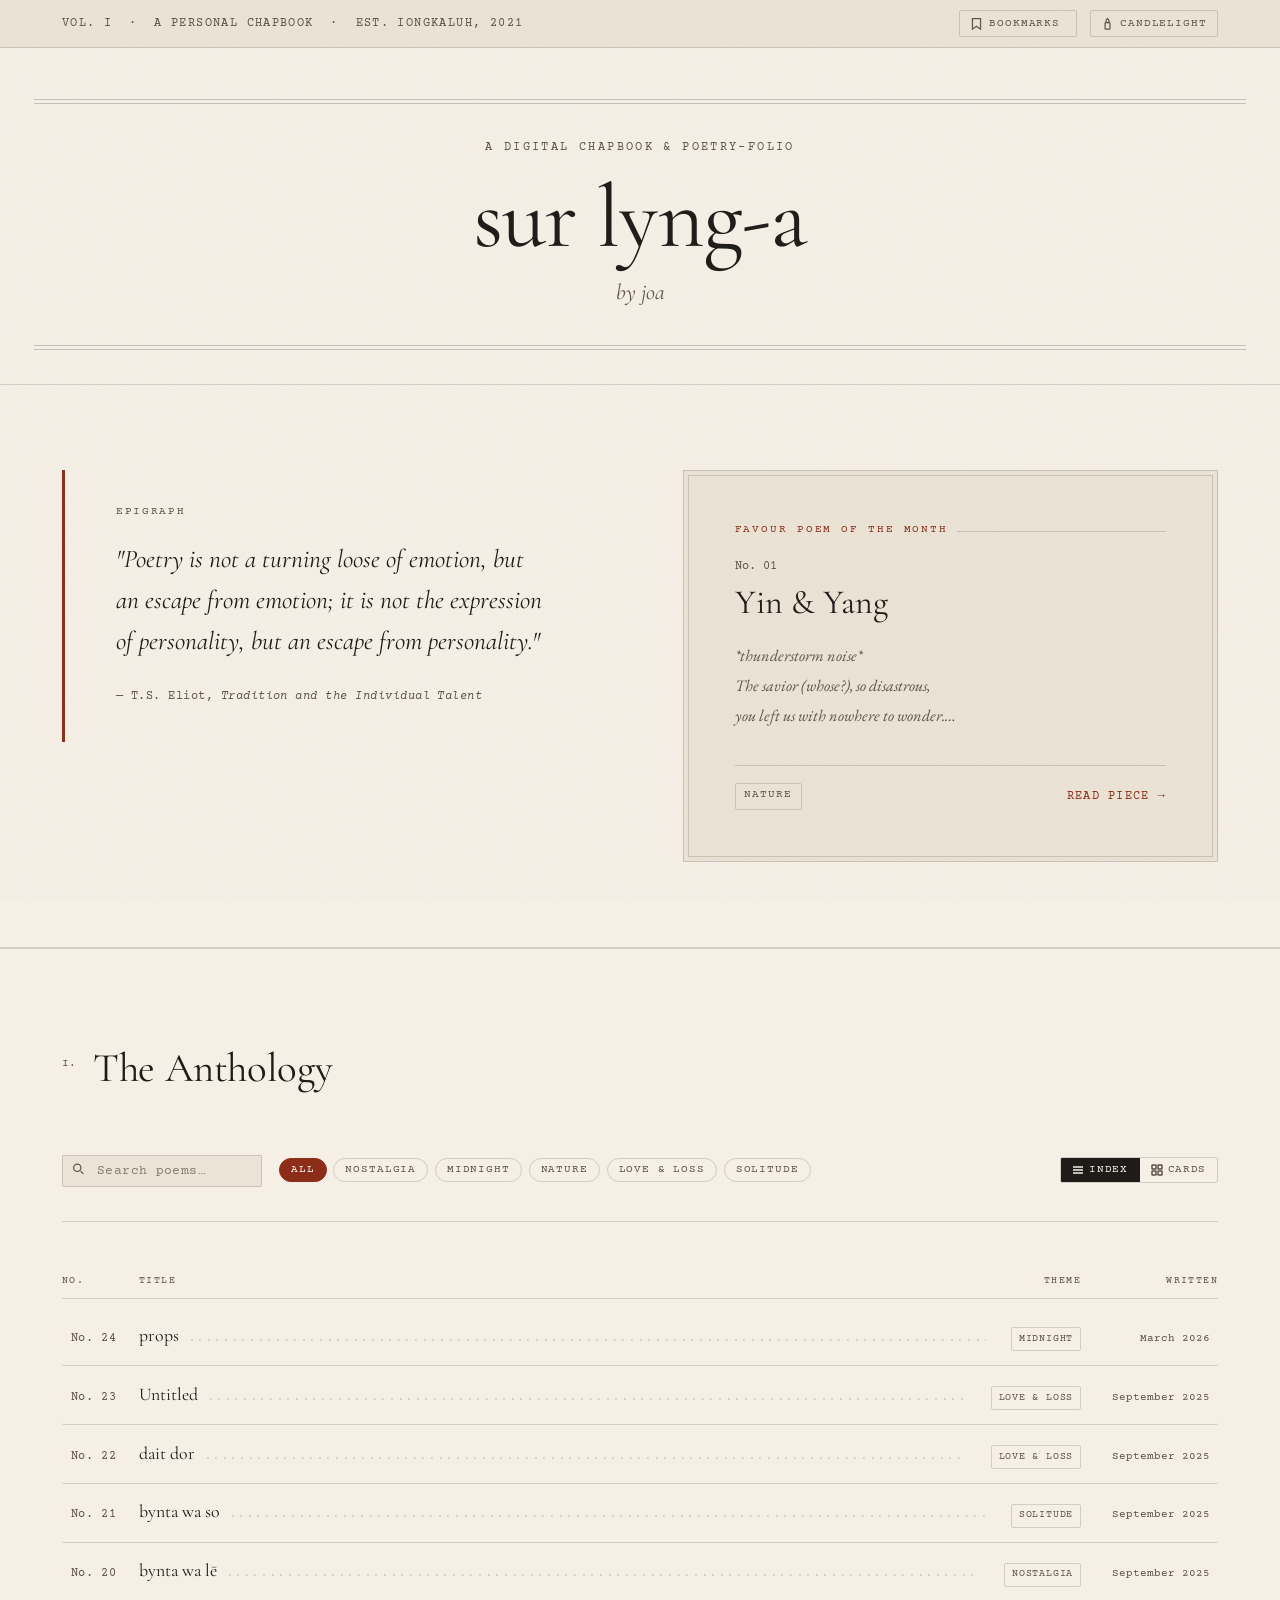
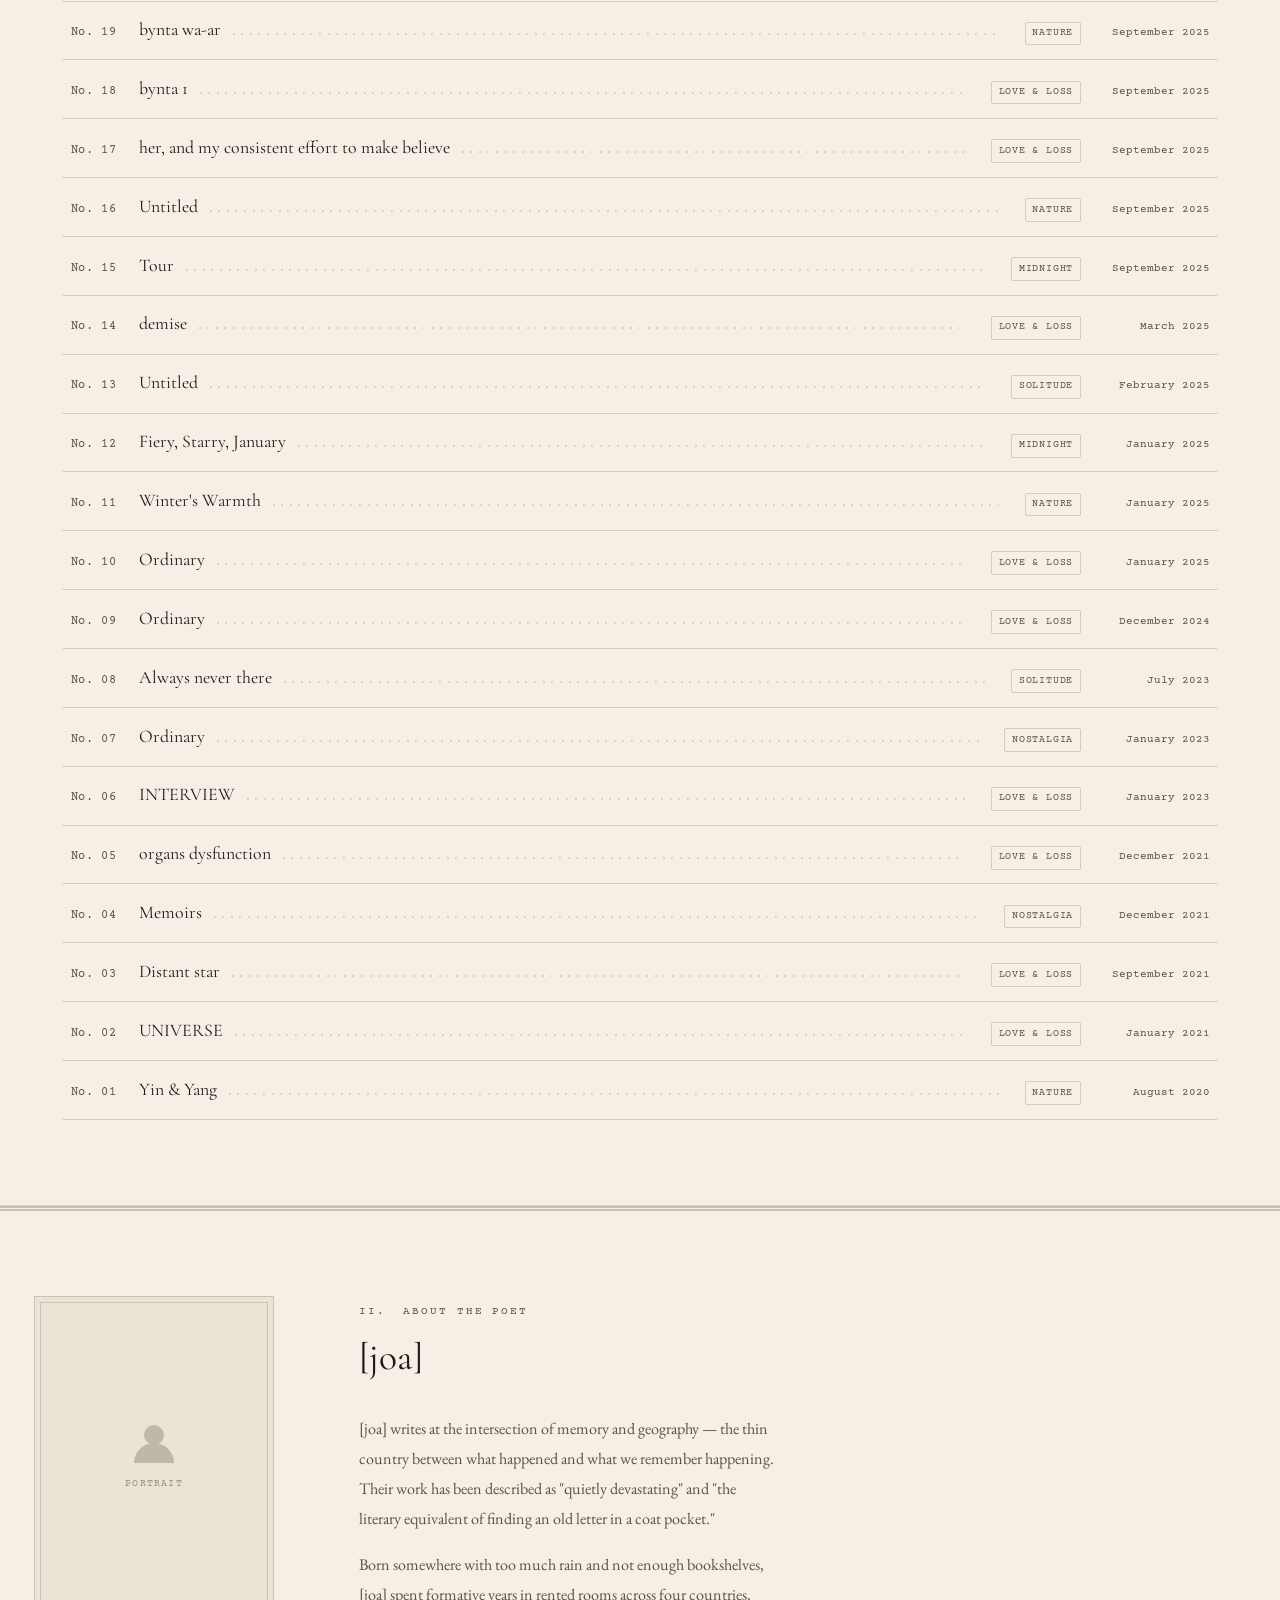
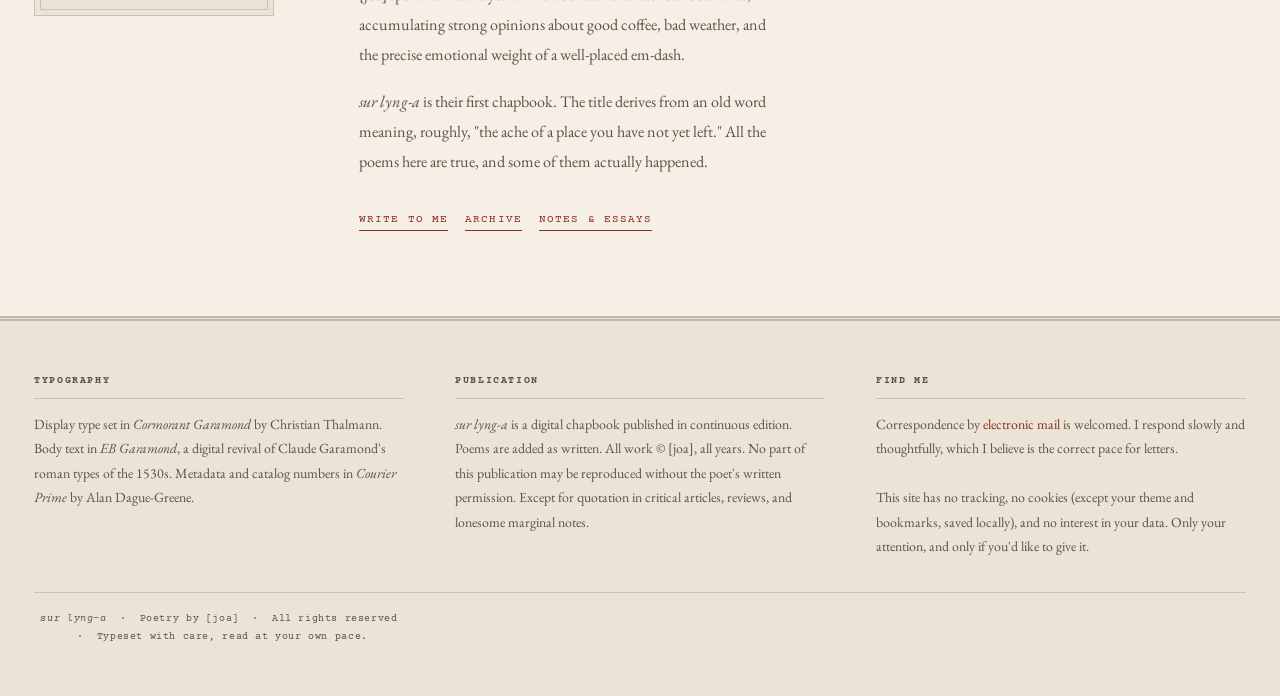
==== index.html @ 404c469b "first commit" ====
<!DOCTYPE html>
<html lang="en">

<head>
  <meta charset="UTF-8" />
  <meta name="viewport" content="width=device-width, initial-scale=1.0" />
  <meta name="description" content="sur lyng-a — A poetry portfolio and digital chapbook by [joa]" />
  <title>sur lyng-a — poetry by [joa]</title>

  <!-- Fonts -->
  <link rel="preconnect" href="https://fonts.googleapis.com" />
  <link rel="preconnect" href="https://fonts.gstatic.com" crossorigin />
  <link
    href="https://fonts.googleapis.com/css2?family=Cormorant+Garamond:ital,wght@0,400;0,600;1,400;1,600&family=EB+Garamond:ital,wght@0,400;1,400&family=Courier+Prime:ital,wght@0,400;1,400&display=swap"
    rel="stylesheet" />

  <!-- Stylesheet -->
  <link rel="stylesheet" href="styles.css" />
</head>

<body>

  <!-- ═══════════════════════════════════════════════════════
     PUBLICATION TOPBAR
     ═══════════════════════════════════════════════════════ -->
  <header class="pub-topbar" role="banner">
    <div class="pub-topbar-inner">
      <!-- Volume / Issue label -->
      <span class="pub-volume-label">Vol. I &nbsp;·&nbsp; A Personal Chapbook &nbsp;·&nbsp; Est. Iongkaluh, 2021</span>

      <!-- Controls -->
      <div class="pub-topbar-controls">
        <!-- Bookmark Drawer trigger -->
        <button class="btn-icon" id="bookmark-drawer-btn" title="Open bookmarks drawer"
          aria-label="Open bookmarks drawer" aria-haspopup="dialog">
          <!-- Bookmark icon -->
          <svg viewBox="0 0 16 16" fill="none" stroke="currentColor" stroke-width="1.5" aria-hidden="true">
            <path d="M3 2h10v13l-5-3.5L3 15V2z" />
          </svg>
          <span>Bookmarks</span>
          <span id="bookmark-count" style="font-size:0.6rem; color:var(--accent-primary);"></span>
        </button>

        <!-- Theme toggle -->
        <button class="btn-icon" id="theme-toggle" title="Switch to Candlelight (Dark)"
          aria-label="Toggle reading theme">
          <!-- Candle icon -->
          <svg viewBox="0 0 16 16" fill="none" stroke="currentColor" stroke-width="1.5" aria-hidden="true">
            <line x1="8" y1="1" x2="8" y2="2.5" />
            <path d="M6 5c0-1.1 2-3 2-3s2 1.9 2 3a2 2 0 01-4 0z" />
            <rect x="5" y="7" width="6" height="8" rx="1" />
          </svg>
          <span class="theme-label">Candlelight</span>
        </button>
      </div>
    </div>
  </header>

  <!-- ═══════════════════════════════════════════════════════
     MASTHEAD
     ═══════════════════════════════════════════════════════ -->
  <div class="masthead" role="complementary" aria-label="Publication masthead">
    <div class="masthead-inner">
      <div class="masthead-double-rule" aria-hidden="true"></div>

      <p class="masthead-subtitle">A Digital Chapbook &amp; Poetry-folio</p>
      <h1 class="masthead-title">sur lyng-a</h1>
      <p class="masthead-author">by joa</p>

      <div class="masthead-double-rule-bottom" aria-hidden="true"></div>
    </div>
  </div>

  <hr class="section-rule" />

  <!-- ═══════════════════════════════════════════════════════
     HERO — Epigraph + Featured Poem
     ═══════════════════════════════════════════════════════ -->
  <section class="hero" aria-label="Featured poem and epigraph">

    <!-- Epigraph -->
    <div class="hero-epigraph">
      <p class="hero-epigraph-label">Epigraph</p>
      <blockquote>
        "Poetry is not a turning loose of emotion, but an escape from emotion; it is not the expression of personality,
        but an escape from personality."
      </blockquote>
      <cite>— T.S. Eliot, <em>Tradition and the Individual Talent</em></cite>
    </div>

    <!-- Featured poem panel -->
    <div class="hero-featured" role="article" aria-label="Featured poem">
      <div id="hero-featured-wrap">
        <!-- Populated by JS -->
        <div class="featured-label">Featured Poem of the Month</div>
        <p style="font-family:var(--font-mono);font-size:0.7rem;color:var(--text-secondary);">Loading…</p>
      </div>
    </div>

  </section>

  <hr class="section-rule" />

  <!-- ═══════════════════════════════════════════════════════
     ANTHOLOGY INDEX
     ═══════════════════════════════════════════════════════ -->
  <main class="anthology" id="anthology" aria-label="Poem anthology">
    <div class="anthology-inner">

      <!-- Section heading -->
      <div class="anthology-header">
        <h2 class="section-heading">
          <span class="section-number" aria-hidden="true">I.</span>
          The Anthology
        </h2>
      </div>

      <!-- Controls: Search + Filters + View switcher -->
      <div class="anthology-controls" role="toolbar" aria-label="Filter and view controls">

        <!-- Search -->
        <div class="search-wrap">
          <span class="search-icon" aria-hidden="true">
            <svg viewBox="0 0 16 16" fill="none" stroke="currentColor" stroke-width="1.5">
              <circle cx="6.5" cy="6.5" r="4.5" />
              <line x1="10.5" y1="10.5" x2="14" y2="14" />
            </svg>
          </span>
          <input type="search" class="search-input" id="search-input" placeholder="Search poems…"
            aria-label="Search poems by keyword" autocomplete="off" spellcheck="false" />
        </div>

        <!-- Theme filter pills -->
        <div class="filter-pills" role="group" aria-label="Filter by theme">
          <button class="filter-pill active" data-filter="All" aria-pressed="true">All</button>
          <button class="filter-pill" data-filter="Nostalgia" aria-pressed="false">Nostalgia</button>
          <button class="filter-pill" data-filter="Midnight" aria-pressed="false">Midnight</button>
          <button class="filter-pill" data-filter="Nature" aria-pressed="false">Nature</button>
          <button class="filter-pill" data-filter="Love & Loss" aria-pressed="false">Love &amp; Loss</button>
          <button class="filter-pill" data-filter="Solitude" aria-pressed="false">Solitude</button>
        </div>

        <!-- View switcher -->
        <div class="view-switcher" role="group" aria-label="Toggle view">
          <button class="view-btn active" data-view="toc" title="Table of Contents view" aria-pressed="true">
            <!-- List icon -->
            <svg width="12" height="12" viewBox="0 0 12 12" fill="none" stroke="currentColor" stroke-width="1.5"
              aria-hidden="true">
              <line x1="1" y1="3" x2="11" y2="3" />
              <line x1="1" y1="6" x2="11" y2="6" />
              <line x1="1" y1="9" x2="11" y2="9" />
            </svg>
            Index
          </button>
          <button class="view-btn" data-view="grid" title="Card grid view" aria-pressed="false">
            <!-- Grid icon -->
            <svg width="12" height="12" viewBox="0 0 12 12" fill="none" stroke="currentColor" stroke-width="1.5"
              aria-hidden="true">
              <rect x="1" y="1" width="4" height="4" rx="0.5" />
              <rect x="7" y="1" width="4" height="4" rx="0.5" />
              <rect x="1" y="7" width="4" height="4" rx="0.5" />
              <rect x="7" y="7" width="4" height="4" rx="0.5" />
            </svg>
            Cards
          </button>
        </div>

      </div><!-- /controls -->

      <!-- ── TABLE OF CONTENTS VIEW ── -->
      <div class="toc-view active" id="toc-view" role="region" aria-label="Table of contents">

        <!-- Column headers -->
        <div class="toc-header" aria-hidden="true">
          <div class="toc-col-label">No.</div>
          <div class="toc-col-label">Title</div>
          <div class="toc-col-label">Theme</div>
          <div class="toc-col-label" style="text-align:right;">Written</div>
        </div>

        <!-- Rows populated by JS -->
        <div id="toc-body" role="list" aria-label="Poem index"></div>

      </div>

      <!-- ── CARD GRID VIEW ── -->
      <div class="grid-view" id="grid-body" role="list" aria-label="Poem cards"></div>

      <!-- ── EMPTY STATE ── -->
      <div class="empty-state" id="empty-state" role="status" aria-live="polite">
        <p>No poems found.</p>
        <small>Try adjusting your search or filter.</small>
      </div>

    </div><!-- /anthology-inner -->
  </main>

  <hr class="section-rule" />

  <!-- ═══════════════════════════════════════════════════════
     ABOUT THE POET
     ═══════════════════════════════════════════════════════ -->
  <section class="about-section" id="about" aria-label="About the poet">
    <div class="about-inner">

      <!-- Portrait placeholder -->
      <div class="about-portrait-frame" role="img" aria-label="Author portrait placeholder">
        <!-- Person silhouette icon -->
        <svg class="portrait-icon" viewBox="0 0 48 48" fill="currentColor" aria-hidden="true">
          <circle cx="24" cy="16" r="10" />
          <path d="M4 44c0-11 9-20 20-20s20 9 20 20" />
        </svg>
        <span class="portrait-label">Portrait</span>
      </div>

      <!-- Bio text -->
      <div class="about-text">
        <p class="about-section-label">II. &nbsp;About the Poet</p>
        <h2 class="about-title">[joa]</h2>

        <p class="about-bio">
          [joa] writes at the intersection of memory and geography — the thin country between what happened and what we
          remember happening. Their work has been described as "quietly devastating" and "the literary equivalent of
          finding an old letter in a coat pocket."
        </p>
        <p class="about-bio">
          Born somewhere with too much rain and not enough bookshelves, [joa] spent formative years in rented rooms
          across four countries, accumulating strong opinions about good coffee, bad weather, and the precise emotional
          weight of a well-placed em-dash.
        </p>
        <p class="about-bio">
          <em>sur lyng-a</em> is their first chapbook. The title derives from an old word meaning, roughly, "the ache of
          a place you have not yet left." All the poems here are true, and some of them actually happened.
        </p>

        <div class="about-links">
          <a href="mailto:joa@example.com" class="about-link">Write to me</a>
          <a href="#" class="about-link">Archive</a>
          <a href="#" class="about-link">Notes &amp; Essays</a>
        </div>
      </div>

    </div>
  </section>

  <!-- ═══════════════════════════════════════════════════════
     COLOPHON FOOTER
     ═══════════════════════════════════════════════════════ -->
  <footer class="colophon" role="contentinfo">
    <div class="colophon-inner">

      <!-- Typography -->
      <div>
        <h3 class="colophon-heading">Typography</h3>
        <p class="colophon-body">
          Display type set in <em>Cormorant Garamond</em> by Christian Thalmann. Body text in <em>EB Garamond</em>, a
          digital revival of Claude Garamond's roman types of the 1530s. Metadata and catalog numbers in <em>Courier
            Prime</em> by Alan Dague-Greene.
        </p>
      </div>

      <!-- Publication details -->
      <div>
        <h3 class="colophon-heading">Publication</h3>
        <p class="colophon-body">
          <em>sur lyng-a</em> is a digital chapbook published in continuous edition. Poems are added as written. All
          work &copy; [joa], all years. No part of this publication may be reproduced without the poet's written
          permission. Except for quotation in critical articles, reviews, and lonesome marginal notes.
        </p>
      </div>

      <!-- Contact & links -->
      <div>
        <h3 class="colophon-heading">Find Me</h3>
        <p class="colophon-body">
          Correspondence by <a href="mailto:joa@example.com">electronic mail</a> is welcomed. I respond slowly and
          thoughtfully, which I believe is the correct pace for letters.
          <br /><br />
          This site has no tracking, no cookies (except your theme and bookmarks, saved locally), and no interest in
          your data. Only your attention, and only if you'd like to give it.
        </p>
      </div>

    </div>

    <div class="colophon-inner colophon-bottom">
      <p class="colophon-copyright">
        <em>sur lyng-a</em> &nbsp;·&nbsp; Poetry by [joa] &nbsp;·&nbsp; All rights reserved &nbsp;·&nbsp;
        Typeset with care, read at your own pace.
      </p>
    </div>
  </footer>

  <!-- ═══════════════════════════════════════════════════════
     POEM READER OVERLAY
     ═══════════════════════════════════════════════════════ -->
  <div class="reader-overlay" id="reader-overlay" role="dialog" aria-modal="true" aria-labelledby="reader-title"
    aria-describedby="reader-body">

    <!-- Reader top bar -->
    <div class="reader-topbar">
      <button class="reader-back" id="reader-back" aria-label="Return to anthology">
        <!-- Back arrow -->
        <svg width="14" height="14" viewBox="0 0 14 14" fill="none" stroke="currentColor" stroke-width="1.5"
          aria-hidden="true">
          <line x1="12" y1="7" x2="2" y2="7" />
          <polyline points="6,3 2,7 6,11" />
        </svg>
        Back to Anthology
      </button>

      <div class="reader-controls">

        <!-- Font decrease -->
        <button class="reader-control-btn" id="font-decrease" title="Decrease font size"
          aria-label="Decrease font size">
          <svg width="14" height="14" viewBox="0 0 14 14" fill="none" stroke="currentColor" stroke-width="1.5"
            aria-hidden="true">
            <text x="1" y="11" font-size="11" fill="currentColor" stroke="none" font-family="serif">A</text>
            <text x="8" y="14" font-size="8" fill="currentColor" stroke="none" font-family="serif">−</text>
          </svg>
          <span>A−</span>
        </button>

        <!-- Font increase -->
        <button class="reader-control-btn" id="font-increase" title="Increase font size"
          aria-label="Increase font size">
          <svg width="14" height="14" viewBox="0 0 14 14" fill="none" stroke="currentColor" stroke-width="1.5"
            aria-hidden="true">
            <text x="1" y="11" font-size="11" fill="currentColor" stroke="none" font-family="serif">A</text>
            <text x="8" y="14" font-size="8" fill="currentColor" stroke="none" font-family="serif">+</text>
          </svg>
          <span>A+</span>
        </button>

        <!-- Bookmark / Dog-ear -->
        <button class="reader-control-btn" id="reader-bookmark-btn" title="Dog-ear this poem"
          aria-label="Toggle bookmark for this poem">
          <svg width="14" height="14" viewBox="0 0 16 16" fill="none" stroke="currentColor" stroke-width="1.5"
            aria-hidden="true">
            <path d="M3 2h10v13l-5-3.5L3 15V2z" />
          </svg>
          <span class="bm-label">Dog-ear</span>
        </button>

        <!-- Share / Copy link -->
        <button class="reader-control-btn" id="reader-share-btn" title="Copy link to this poem"
          aria-label="Copy shareable link to this poem">
          <svg width="14" height="14" viewBox="0 0 16 16" fill="none" stroke="currentColor" stroke-width="1.5"
            aria-hidden="true">
            <circle cx="13" cy="3" r="2" />
            <circle cx="3" cy="8" r="2" />
            <circle cx="13" cy="13" r="2" />
            <line x1="5" y1="7" x2="11" y2="4" />
            <line x1="5" y1="9" x2="11" y2="12" />
          </svg>
          <span>Share</span>
        </button>

      </div>
    </div><!-- /reader-topbar -->

    <!-- Reader content -->
    <div class="reader-content">

      <p class="reader-catalog-num" id="reader-catalog">No. 00</p>
      <h2 class="reader-poem-title" id="reader-title">Poem Title</h2>

      <!-- Metadata: date · theme · reading time -->
      <div class="reader-meta" id="reader-meta"></div>

      <!-- Epigraph (hidden if none) -->
      <blockquote class="reader-epigraph" id="reader-epigraph" style="display:none;">
        <p class="reader-epigraph-text"></p>
        <cite class="reader-epigraph-attr"></cite>
      </blockquote>

      <hr class="reader-rule" id="reader-rule" style="display:none;" />

      <!-- Poem body -->
      <pre class="reader-poem-body" id="reader-body" aria-label="Poem text"></pre>

      <!-- Margin note (collapsible) -->
      <div class="margin-note-wrapper" id="reader-margin-note" style="display:none;">
        <button class="margin-note-toggle" id="margin-toggle" aria-expanded="false" aria-controls="margin-body">
          <svg class="margin-note-toggle-icon" viewBox="0 0 14 14" fill="none" stroke="currentColor" stroke-width="1.5"
            aria-hidden="true">
            <polyline points="4,2 10,7 4,12" />
          </svg>
          Poet's Margin Note
        </button>
        <div class="margin-note-body" id="margin-body" role="region" aria-label="Poet's margin note"></div>
      </div>

    </div><!-- /reader-content -->

    <!-- Reader navigation (prev / next) -->
    <nav class="reader-nav" aria-label="Navigate between poems">
      <button class="reader-nav-link prev" id="reader-nav-prev" aria-label="Previous poem">
        <span class="reader-nav-label">← Previous</span>
        <span class="reader-nav-title"></span>
      </button>
      <button class="reader-nav-link next" id="reader-nav-next" aria-label="Next poem">
        <span class="reader-nav-label">Next →</span>
        <span class="reader-nav-title"></span>
      </button>
    </nav>

  </div><!-- /reader-overlay -->

  <!-- ═══════════════════════════════════════════════════════
     BOOKMARK DRAWER
     ═══════════════════════════════════════════════════════ -->
  <div class="drawer-backdrop" id="drawer-backdrop" role="presentation" aria-hidden="true"></div>

  <aside class="bookmark-drawer" id="bookmark-drawer" role="dialog" aria-modal="true" aria-label="Bookmarked poems">
    <div class="bookmark-drawer-header">
      <h2 class="bookmark-drawer-title">Dog-eared Pages</h2>
      <button class="bookmark-close" id="bookmark-close" aria-label="Close bookmarks drawer">✕</button>
    </div>

    <div class="bookmark-drawer-body">
      <p class="bookmark-empty" id="bookmark-empty">
        No poems dog-eared yet.<br />
        <span style="font-family:var(--font-mono);font-size:0.65rem;color:var(--text-secondary);">Open a poem and press
          "Dog-ear" to save it here.</span>
      </p>
      <div id="bookmark-list"></div>
    </div>
  </aside>

  <!-- ═══════════════════════════════════════════════════════
     TOAST
     ═══════════════════════════════════════════════════════ -->
  <div class="toast" id="toast" role="status" aria-live="polite" aria-atomic="true"></div>

  <!-- ═══════════════════════════════════════════════════════
     SCRIPTS
     ═══════════════════════════════════════════════════════ -->
  <script src="poems.js"></script>
  <script src="app.js"></script>

</body>

</html>
---- styles.css ----
/* ============================================================
   sur lyng-a — Stylesheet
   Author: [joa]
   ============================================================ */

/* ── Google Fonts ── */
@import url('https://fonts.googleapis.com/css2?family=Cormorant+Garamond:ital,wght@0,400;0,600;1,400;1,600&family=EB+Garamond:ital,wght@0,400;1,400&family=Courier+Prime:ital,wght@0,400;1,400&display=swap');

/* ============================================================
   1. CUSTOM PROPERTIES — LIGHT MODE (Default: Aged Parchment)
   ============================================================ */
:root {
  --bg-primary:       #F5EFE6;
  --bg-elevated:      #EBE3D5;
  --bg-overlay:       rgba(245, 239, 230, 0.96);
  --text-primary:     #1E1B18;
  --text-secondary:   #5C5346;
  --accent-primary:   #8C2D19;
  --accent-secondary: #2D4030;
  --border-hairline:  rgba(30, 27, 24, 0.16);
  --border-double:    rgba(30, 27, 24, 0.22);

  --font-display:  'Cormorant Garamond', 'Georgia', serif;
  --font-body:     'EB Garamond', 'Georgia', serif;
  --font-mono:     'Courier Prime', 'Courier New', monospace;

  --spacing-xs:   0.25rem;
  --spacing-sm:   0.5rem;
  --spacing-md:   1rem;
  --spacing-lg:   2rem;
  --spacing-xl:   3rem;
  --spacing-2xl:  5rem;

  --transition-fast:   150ms ease;
  --transition-base:   300ms ease;
  --transition-slow:   500ms ease;

  --radius-sm:  2px;
  --radius-md:  4px;

  --max-prose:  58ch;
  --max-wide:   72rem;
}

/* ── Dark Mode Override (Midnight Ink / Candlelight) ── */
[data-theme="dark"] {
  --bg-primary:       #161412;
  --bg-elevated:      #211E1B;
  --bg-overlay:       rgba(22, 20, 18, 0.97);
  --text-primary:     #E8DFCA;
  --text-secondary:   #9E9382;
  --accent-primary:   #C86D51;
  --accent-secondary: #7AAD85;
  --border-hairline:  rgba(232, 223, 202, 0.14);
  --border-double:    rgba(232, 223, 202, 0.20);
}

/* ============================================================
   2. CSS RESET & BASE
   ============================================================ */
*, *::before, *::after {
  box-sizing: border-box;
  margin: 0;
  padding: 0;
}

html {
  font-size: 17px;
  scroll-behavior: smooth;
  -webkit-text-size-adjust: 100%;
}

body {
  background-color: var(--bg-primary);
  color: var(--text-primary);
  font-family: var(--font-body);
  line-height: 1.7;
  transition: background-color var(--transition-base), color var(--transition-base);
  min-height: 100vh;
  position: relative;
  overflow-x: hidden;
}

/* ── Paper Grain Noise Overlay ── */
body::before {
  content: '';
  position: fixed;
  inset: 0;
  pointer-events: none;
  opacity: 0.035;
  z-index: 9999;
  background-image: url("data:image/svg+xml,%3Csvg xmlns='http://www.w3.org/2000/svg' width='300' height='300'%3E%3Cfilter id='n'%3E%3CfeTurbulence type='fractalNoise' baseFrequency='0.75' numOctaves='4' stitchTiles='stitch'/%3E%3C/filter%3E%3Crect width='300' height='300' filter='url(%23n)' opacity='1'/%3E%3C/svg%3E");
  background-repeat: repeat;
  background-size: 200px 200px;
}

a {
  color: var(--accent-primary);
  text-decoration: none;
  transition: opacity var(--transition-fast);
}
a:hover { opacity: 0.75; }

button {
  cursor: pointer;
  background: none;
  border: none;
  font-family: inherit;
  color: inherit;
}

ul, ol { list-style: none; }

img { max-width: 100%; display: block; }

/* ── Utility classes ── */
.visually-hidden {
  position: absolute; width: 1px; height: 1px;
  padding: 0; margin: -1px; overflow: hidden;
  clip: rect(0,0,0,0); white-space: nowrap; border: 0;
}

.section-rule {
  border: none;
  border-top: 1px solid var(--border-hairline);
  margin: 0;
}

/* ============================================================
   3. PUBLICATION HEADER (Masthead)
   ============================================================ */

/* ── Top bar strip ── */
.pub-topbar {
  border-bottom: 1px solid var(--border-hairline);
  background: var(--bg-elevated);
  transition: background var(--transition-base), border-color var(--transition-base);
}

.pub-topbar-inner {
  max-width: var(--max-wide);
  margin: 0 auto;
  padding: 0.6rem var(--spacing-lg);
  display: flex;
  align-items: center;
  justify-content: space-between;
  gap: var(--spacing-md);
}

.pub-volume-label {
  font-family: var(--font-mono);
  font-size: 0.68rem;
  color: var(--text-secondary);
  letter-spacing: 0.12em;
  text-transform: uppercase;
  white-space: nowrap;
}

.pub-topbar-controls {
  display: flex;
  align-items: center;
  gap: 0.75rem;
}

.btn-icon {
  display: flex;
  align-items: center;
  gap: 0.35rem;
  padding: 0.35rem 0.6rem;
  font-family: var(--font-mono);
  font-size: 0.65rem;
  letter-spacing: 0.08em;
  text-transform: uppercase;
  color: var(--text-secondary);
  border: 1px solid var(--border-hairline);
  border-radius: var(--radius-sm);
  transition: all var(--transition-fast);
  white-space: nowrap;
}
.btn-icon:hover {
  color: var(--text-primary);
  border-color: var(--border-double);
  background: var(--bg-primary);
}
.btn-icon svg {
  width: 13px;
  height: 13px;
  flex-shrink: 0;
}

/* ── Masthead ── */
.masthead {
  text-align: center;
  padding: var(--spacing-xl) var(--spacing-lg) var(--spacing-lg);
  position: relative;
}

.masthead-double-rule {
  height: 5px;
  border-top: 1px solid var(--border-double);
  border-bottom: 1px solid var(--border-double);
  margin: 0 0 var(--spacing-lg);
}
.masthead-double-rule-bottom {
  height: 5px;
  border-top: 1px solid var(--border-double);
  border-bottom: 1px solid var(--border-double);
  margin: var(--spacing-lg) 0 0;
}

.masthead-inner {
  max-width: var(--max-wide);
  margin: 0 auto;
}

.masthead-subtitle {
  font-family: var(--font-mono);
  font-size: 0.7rem;
  letter-spacing: 0.2em;
  text-transform: uppercase;
  color: var(--text-secondary);
  margin-bottom: 0.75rem;
}

.masthead-title {
  font-family: var(--font-display);
  font-size: clamp(2.8rem, 7vw, 5.5rem);
  font-weight: 400;
  letter-spacing: -0.01em;
  line-height: 1.05;
  color: var(--text-primary);
  margin-bottom: 0.5rem;
}

.masthead-author {
  font-family: var(--font-display);
  font-size: clamp(1rem, 2vw, 1.3rem);
  font-style: italic;
  color: var(--text-secondary);
  font-weight: 400;
}

/* ============================================================
   4. HERO / EPIGRAPH + FEATURED POEM
   ============================================================ */
.hero {
  max-width: var(--max-wide);
  margin: 0 auto;
  padding: var(--spacing-2xl) var(--spacing-lg);
  display: grid;
  grid-template-columns: 1fr 1fr;
  gap: var(--spacing-2xl);
  align-items: start;
}

.hero-epigraph {
  padding: var(--spacing-lg) var(--spacing-xl);
  border-left: 3px solid var(--accent-primary);
  position: relative;
}

.hero-epigraph-label {
  font-family: var(--font-mono);
  font-size: 0.62rem;
  letter-spacing: 0.16em;
  text-transform: uppercase;
  color: var(--text-secondary);
  margin-bottom: var(--spacing-md);
}

.hero-epigraph blockquote {
  font-family: var(--font-display);
  font-size: clamp(1.15rem, 2.5vw, 1.5rem);
  font-style: italic;
  line-height: 1.6;
  color: var(--text-primary);
  margin-bottom: var(--spacing-md);
}

.hero-epigraph cite {
  font-family: var(--font-mono);
  font-size: 0.7rem;
  color: var(--text-secondary);
  font-style: normal;
  letter-spacing: 0.04em;
}

/* ── Featured poem panel ── */
.hero-featured {
  border: 1px solid var(--border-hairline);
  background: var(--bg-elevated);
  padding: var(--spacing-xl);
  position: relative;
  transition: background var(--transition-base), border-color var(--transition-base);
}

.hero-featured::before {
  content: '';
  position: absolute;
  inset: 4px;
  border: 1px solid var(--border-hairline);
  pointer-events: none;
}

.featured-label {
  font-family: var(--font-mono);
  font-size: 0.62rem;
  letter-spacing: 0.18em;
  text-transform: uppercase;
  color: var(--accent-primary);
  margin-bottom: var(--spacing-md);
  display: flex;
  align-items: center;
  gap: 0.5rem;
}
.featured-label::after {
  content: '';
  flex: 1;
  height: 1px;
  background: var(--border-hairline);
}

.featured-catalog {
  font-family: var(--font-mono);
  font-size: 0.7rem;
  color: var(--text-secondary);
  margin-bottom: 0.35rem;
}

.featured-title {
  font-family: var(--font-display);
  font-size: clamp(1.4rem, 3vw, 2rem);
  font-weight: 400;
  line-height: 1.2;
  margin-bottom: var(--spacing-md);
  color: var(--text-primary);
}

.featured-preview {
  font-family: var(--font-body);
  font-size: 0.95rem;
  line-height: 1.85;
  color: var(--text-secondary);
  white-space: pre-wrap;
  margin-bottom: var(--spacing-lg);
  font-style: italic;
}

.featured-meta {
  display: flex;
  align-items: center;
  justify-content: space-between;
  border-top: 1px solid var(--border-hairline);
  padding-top: var(--spacing-md);
  gap: var(--spacing-md);
  flex-wrap: wrap;
}

.featured-theme-tag {
  font-family: var(--font-mono);
  font-size: 0.62rem;
  letter-spacing: 0.1em;
  text-transform: uppercase;
  color: var(--text-secondary);
  border: 1px solid var(--border-hairline);
  padding: 0.2rem 0.5rem;
  border-radius: var(--radius-sm);
}

.btn-read {
  font-family: var(--font-mono);
  font-size: 0.72rem;
  letter-spacing: 0.1em;
  text-transform: uppercase;
  color: var(--accent-primary);
  display: flex;
  align-items: center;
  gap: 0.4rem;
  transition: gap var(--transition-fast);
}
.btn-read:hover { gap: 0.7rem; }

/* ============================================================
   5. ANTHOLOGY INDEX — Filter bar & View switcher
   ============================================================ */
.anthology {
  border-top: 1px solid var(--border-hairline);
  padding: var(--spacing-2xl) 0;
}

.anthology-inner {
  max-width: var(--max-wide);
  margin: 0 auto;
  padding: 0 var(--spacing-lg);
}

.anthology-header {
  display: flex;
  align-items: baseline;
  justify-content: space-between;
  gap: var(--spacing-md);
  flex-wrap: wrap;
  margin-bottom: var(--spacing-xl);
}

.section-heading {
  font-family: var(--font-display);
  font-size: clamp(1.6rem, 3.5vw, 2.4rem);
  font-weight: 400;
  letter-spacing: -0.01em;
  color: var(--text-primary);
}

.section-number {
  font-family: var(--font-mono);
  font-size: 0.65rem;
  color: var(--text-secondary);
  vertical-align: super;
  margin-right: 0.5rem;
}

/* ── Controls bar ── */
.anthology-controls {
  display: flex;
  align-items: center;
  gap: var(--spacing-md);
  flex-wrap: wrap;
  margin-bottom: var(--spacing-xl);
  padding-bottom: var(--spacing-lg);
  border-bottom: 1px solid var(--border-hairline);
}

/* ── Search ── */
.search-wrap {
  position: relative;
  flex: 0 0 auto;
}

.search-input {
  font-family: var(--font-mono);
  font-size: 0.75rem;
  color: var(--text-primary);
  background: var(--bg-elevated);
  border: 1px solid var(--border-hairline);
  padding: 0.45rem 0.7rem 0.45rem 2rem;
  width: 200px;
  outline: none;
  border-radius: var(--radius-sm);
  transition: border-color var(--transition-fast), box-shadow var(--transition-fast);
  letter-spacing: 0.03em;
}
.search-input::placeholder { color: var(--text-secondary); opacity: 0.7; }
.search-input:focus {
  border-color: var(--border-double);
  box-shadow: 0 0 0 2px rgba(140, 45, 25, 0.08);
}
[data-theme="dark"] .search-input:focus {
  box-shadow: 0 0 0 2px rgba(200, 109, 81, 0.1);
}

.search-icon {
  position: absolute;
  left: 0.6rem;
  top: 50%;
  transform: translateY(-50%);
  color: var(--text-secondary);
  pointer-events: none;
}
.search-icon svg { width: 13px; height: 13px; }

/* ── Filter pills ── */
.filter-pills {
  display: flex;
  gap: 0.4rem;
  flex-wrap: wrap;
  flex: 1;
}

.filter-pill {
  font-family: var(--font-mono);
  font-size: 0.62rem;
  letter-spacing: 0.08em;
  text-transform: uppercase;
  padding: 0.3rem 0.65rem;
  border: 1px solid var(--border-hairline);
  border-radius: 100px;
  color: var(--text-secondary);
  transition: all var(--transition-fast);
  white-space: nowrap;
}
.filter-pill:hover {
  border-color: var(--accent-primary);
  color: var(--accent-primary);
}
.filter-pill.active {
  background: var(--accent-primary);
  border-color: var(--accent-primary);
  color: #fff;
}

/* ── View switcher ── */
.view-switcher {
  display: flex;
  gap: 0;
  border: 1px solid var(--border-hairline);
  border-radius: var(--radius-sm);
  overflow: hidden;
  margin-left: auto;
  flex-shrink: 0;
}

.view-btn {
  padding: 0.35rem 0.65rem;
  font-family: var(--font-mono);
  font-size: 0.62rem;
  letter-spacing: 0.06em;
  text-transform: uppercase;
  color: var(--text-secondary);
  border-right: 1px solid var(--border-hairline);
  transition: all var(--transition-fast);
  display: flex;
  align-items: center;
  gap: 0.3rem;
}
.view-btn:last-child { border-right: none; }
.view-btn:hover { background: var(--bg-elevated); color: var(--text-primary); }
.view-btn.active {
  background: var(--text-primary);
  color: var(--bg-primary);
}

/* ============================================================
   6. TABLE OF CONTENTS VIEW
   ============================================================ */
.toc-view {
  display: none;
}
.toc-view.active { display: block; }

.toc-header {
  display: grid;
  grid-template-columns: 60px 1fr auto 120px;
  gap: var(--spacing-md);
  padding-bottom: var(--spacing-sm);
  border-bottom: 1px solid var(--border-hairline);
  margin-bottom: var(--spacing-sm);
}

.toc-col-label {
  font-family: var(--font-mono);
  font-size: 0.58rem;
  letter-spacing: 0.14em;
  text-transform: uppercase;
  color: var(--text-secondary);
}

.toc-row {
  display: grid;
  grid-template-columns: 60px 1fr auto 120px;
  gap: var(--spacing-md);
  align-items: baseline;
  padding: 0.8rem 0;
  border-bottom: 1px solid var(--border-hairline);
  cursor: pointer;
  transition: background var(--transition-fast);
  border-radius: var(--radius-sm);
  position: relative;
}
.toc-row:hover { background: var(--bg-elevated); }

.toc-row:hover .toc-title-text {
  color: var(--accent-primary);
}

.toc-catalog {
  font-family: var(--font-mono);
  font-size: 0.68rem;
  color: var(--text-secondary);
  letter-spacing: 0.06em;
  padding-left: 0.5rem;
}

.toc-title-cell {
  display: flex;
  align-items: baseline;
  gap: 0;
  min-width: 0;
}

.toc-title-text {
  font-family: var(--font-display);
  font-size: 1.05rem;
  color: var(--text-primary);
  white-space: nowrap;
  transition: color var(--transition-fast);
  flex-shrink: 0;
}

.toc-leaders {
  flex: 1;
  overflow: hidden;
  margin: 0 0.5rem;
  color: var(--border-hairline);
  font-family: var(--font-mono);
  font-size: 0.75rem;
  letter-spacing: 0.05em;
  white-space: nowrap;
  padding-bottom: 2px;
}

.toc-tag {
  font-family: var(--font-mono);
  font-size: 0.58rem;
  letter-spacing: 0.08em;
  text-transform: uppercase;
  color: var(--text-secondary);
  border: 1px solid var(--border-hairline);
  padding: 0.15rem 0.4rem;
  border-radius: var(--radius-sm);
  white-space: nowrap;
}

.toc-date {
  font-family: var(--font-mono);
  font-size: 0.65rem;
  color: var(--text-secondary);
  text-align: right;
  padding-right: 0.5rem;
}

/* ── Bookmark ribbon indicator on TOC row ── */
.toc-row.bookmarked .toc-catalog::before {
  content: '◆';
  color: var(--accent-primary);
  margin-right: 4px;
  font-size: 0.5rem;
  vertical-align: middle;
}

/* ============================================================
   7. CARD GRID VIEW
   ============================================================ */
.grid-view {
  display: none;
}
.grid-view.active {
  display: grid;
  grid-template-columns: repeat(auto-fill, minmax(280px, 1fr));
  gap: var(--spacing-lg);
}

.poem-card {
  border: 1px solid var(--border-hairline);
  background: var(--bg-elevated);
  padding: var(--spacing-lg);
  cursor: pointer;
  transition: all var(--transition-base);
  position: relative;
  overflow: hidden;
}

/* Double-line inner border */
.poem-card::before {
  content: '';
  position: absolute;
  inset: 5px;
  border: 1px solid var(--border-hairline);
  pointer-events: none;
  transition: border-color var(--transition-base);
}

.poem-card:hover {
  border-color: var(--border-double);
  transform: translateY(-2px);
  box-shadow: 0 6px 24px rgba(30,27,24,0.08);
}

[data-theme="dark"] .poem-card:hover {
  box-shadow: 0 6px 24px rgba(0,0,0,0.3);
}

/* ── Dog-ear bookmark corner ── */
.poem-card .bookmark-corner {
  position: absolute;
  top: 0;
  right: 0;
  width: 0;
  height: 0;
  border-style: solid;
  border-width: 0 28px 28px 0;
  border-color: transparent var(--bg-primary) transparent transparent;
  transition: border-color var(--transition-base);
  z-index: 1;
}
.poem-card.bookmarked .bookmark-corner {
  border-color: transparent var(--accent-primary) transparent transparent;
}

.card-catalog {
  font-family: var(--font-mono);
  font-size: 0.62rem;
  letter-spacing: 0.1em;
  color: var(--text-secondary);
  margin-bottom: 0.6rem;
}

.card-title {
  font-family: var(--font-display);
  font-size: 1.2rem;
  font-weight: 400;
  line-height: 1.25;
  margin-bottom: var(--spacing-md);
  color: var(--text-primary);
}

.card-preview {
  font-family: var(--font-body);
  font-size: 0.88rem;
  line-height: 1.75;
  color: var(--text-secondary);
  font-style: italic;
  white-space: pre-wrap;
  margin-bottom: var(--spacing-lg);
}

.card-footer {
  display: flex;
  justify-content: space-between;
  align-items: center;
  border-top: 1px solid var(--border-hairline);
  padding-top: var(--spacing-sm);
}

.card-tag {
  font-family: var(--font-mono);
  font-size: 0.58rem;
  letter-spacing: 0.08em;
  text-transform: uppercase;
  color: var(--text-secondary);
}

.card-date {
  font-family: var(--font-mono);
  font-size: 0.6rem;
  color: var(--text-secondary);
}

/* ── Empty state ── */
.empty-state {
  text-align: center;
  padding: var(--spacing-2xl) var(--spacing-lg);
  display: none;
  width: 100%;
}
.empty-state.visible { display: block; }

.empty-state p {
  font-family: var(--font-display);
  font-size: 1.2rem;
  font-style: italic;
  color: var(--text-secondary);
  margin-bottom: var(--spacing-sm);
}
.empty-state small {
  font-family: var(--font-mono);
  font-size: 0.65rem;
  color: var(--text-secondary);
  letter-spacing: 0.08em;
  text-transform: uppercase;
}

/* ============================================================
   8. POEM READER VIEW (Full-page overlay)
   ============================================================ */
.reader-overlay {
  position: fixed;
  inset: 0;
  background: var(--bg-overlay);
  z-index: 1000;
  overflow-y: auto;
  opacity: 0;
  pointer-events: none;
  transition: opacity var(--transition-slow);
  -webkit-overflow-scrolling: touch;
}

.reader-overlay.open {
  opacity: 1;
  pointer-events: all;
}

.reader-topbar {
  position: sticky;
  top: 0;
  background: var(--bg-overlay);
  border-bottom: 1px solid var(--border-hairline);
  padding: 0.75rem var(--spacing-lg);
  display: flex;
  align-items: center;
  justify-content: space-between;
  gap: var(--spacing-md);
  z-index: 10;
  backdrop-filter: blur(8px);
  -webkit-backdrop-filter: blur(8px);
}

.reader-back {
  font-family: var(--font-mono);
  font-size: 0.65rem;
  letter-spacing: 0.1em;
  text-transform: uppercase;
  color: var(--text-secondary);
  display: flex;
  align-items: center;
  gap: 0.4rem;
  transition: color var(--transition-fast);
}
.reader-back:hover { color: var(--text-primary); }

.reader-controls {
  display: flex;
  align-items: center;
  gap: 0.5rem;
}

.reader-control-btn {
  font-family: var(--font-mono);
  font-size: 0.68rem;
  padding: 0.3rem 0.55rem;
  border: 1px solid var(--border-hairline);
  border-radius: var(--radius-sm);
  color: var(--text-secondary);
  transition: all var(--transition-fast);
  display: flex;
  align-items: center;
  gap: 0.3rem;
}
.reader-control-btn:hover {
  color: var(--text-primary);
  border-color: var(--border-double);
}
.reader-control-btn.bookmarked {
  color: var(--accent-primary);
  border-color: var(--accent-primary);
  background: rgba(140, 45, 25, 0.07);
}
[data-theme="dark"] .reader-control-btn.bookmarked {
  background: rgba(200, 109, 81, 0.1);
}

.reader-control-btn svg { width: 14px; height: 14px; }

/* ── Reader main content ── */
.reader-content {
  max-width: var(--max-prose);
  margin: 0 auto;
  padding: var(--spacing-2xl) var(--spacing-lg);
}

/* Normalize <pre> inside reader so it behaves like body text */
pre.reader-poem-body {
  font-family: var(--font-body);
  overflow-x: hidden;
  overflow-wrap: break-word;
}

.reader-catalog-num {
  font-family: var(--font-mono);
  font-size: 0.68rem;
  letter-spacing: 0.16em;
  text-transform: uppercase;
  color: var(--text-secondary);
  margin-bottom: 0.6rem;
}

.reader-poem-title {
  font-family: var(--font-display);
  font-size: clamp(1.8rem, 5vw, 3rem);
  font-weight: 400;
  line-height: 1.15;
  margin-bottom: var(--spacing-sm);
  color: var(--text-primary);
}

.reader-meta {
  font-family: var(--font-mono);
  font-size: 0.65rem;
  color: var(--text-secondary);
  letter-spacing: 0.06em;
  margin-bottom: var(--spacing-xl);
  display: flex;
  align-items: center;
  gap: var(--spacing-md);
  flex-wrap: wrap;
}
.reader-meta span::before {
  content: '·';
  margin-right: var(--spacing-md);
}
.reader-meta span:first-child::before { content: none; }

/* ── Epigraph ── */
.reader-epigraph {
  border-left: 2px solid var(--accent-primary);
  padding: var(--spacing-sm) var(--spacing-lg);
  margin-bottom: var(--spacing-xl);
}
.reader-epigraph-text {
  font-family: var(--font-display);
  font-style: italic;
  font-size: 1rem;
  line-height: 1.65;
  color: var(--text-secondary);
  margin-bottom: 0.4rem;
}
.reader-epigraph-attr {
  font-family: var(--font-mono);
  font-size: 0.65rem;
  color: var(--text-secondary);
  letter-spacing: 0.04em;
}

/* ── Poem rule ── */
.reader-rule {
  border: none;
  border-top: 1px solid var(--border-hairline);
  margin: 0 0 var(--spacing-xl);
}

/* ── Poem body ── */
.reader-poem-body {
  font-family: var(--font-body);
  font-size: var(--reader-font-size, 1rem);
  line-height: 1.85;
  color: var(--text-primary);
  white-space: pre-wrap;
  word-break: break-word;
  margin-bottom: var(--spacing-2xl);
  transition: font-size var(--transition-fast);
}

/* ── Margin note ── */
.margin-note-wrapper {
  border-top: 1px solid var(--border-hairline);
  padding-top: var(--spacing-lg);
  margin-top: var(--spacing-xl);
}

.margin-note-toggle {
  font-family: var(--font-mono);
  font-size: 0.65rem;
  letter-spacing: 0.1em;
  text-transform: uppercase;
  color: var(--text-secondary);
  display: flex;
  align-items: center;
  gap: 0.4rem;
  margin-bottom: var(--spacing-md);
  transition: color var(--transition-fast);
}
.margin-note-toggle:hover { color: var(--text-primary); }

.margin-note-toggle-icon {
  width: 14px;
  height: 14px;
  transition: transform var(--transition-fast);
}
.margin-note-toggle.open .margin-note-toggle-icon {
  transform: rotate(90deg);
}

.margin-note-body {
  display: none;
  font-family: var(--font-body);
  font-size: 0.9rem;
  line-height: 1.75;
  color: var(--text-secondary);
  font-style: italic;
  padding-left: var(--spacing-lg);
  border-left: 1px solid var(--border-hairline);
}
.margin-note-body.open { display: block; }

/* ── Reader navigation ── */
.reader-nav {
  border-top: 1px solid var(--border-hairline);
  padding: var(--spacing-xl) 0;
  max-width: var(--max-prose);
  margin: 0 auto var(--spacing-2xl);
  padding-left: var(--spacing-lg);
  padding-right: var(--spacing-lg);
  display: flex;
  justify-content: space-between;
  gap: var(--spacing-md);
}

.reader-nav-link {
  flex: 1;
}
.reader-nav-link.next { text-align: right; }

.reader-nav-label {
  font-family: var(--font-mono);
  font-size: 0.58rem;
  letter-spacing: 0.12em;
  text-transform: uppercase;
  color: var(--text-secondary);
  display: block;
  margin-bottom: 0.3rem;
}

.reader-nav-title {
  font-family: var(--font-display);
  font-size: 1rem;
  color: var(--text-primary);
  transition: color var(--transition-fast);
}
.reader-nav-link:hover .reader-nav-title {
  color: var(--accent-primary);
}

/* ============================================================
   9. BOOKMARK DRAWER
   ============================================================ */
.bookmark-drawer {
  position: fixed;
  top: 0;
  right: -360px;
  width: 360px;
  max-width: 90vw;
  height: 100%;
  background: var(--bg-elevated);
  border-left: 1px solid var(--border-hairline);
  z-index: 2000;
  transition: right var(--transition-base);
  overflow-y: auto;
  display: flex;
  flex-direction: column;
}

.bookmark-drawer.open {
  right: 0;
}

.bookmark-drawer-header {
  padding: var(--spacing-lg);
  border-bottom: 1px solid var(--border-hairline);
  display: flex;
  align-items: center;
  justify-content: space-between;
  position: sticky;
  top: 0;
  background: var(--bg-elevated);
}

.bookmark-drawer-title {
  font-family: var(--font-display);
  font-size: 1.3rem;
  font-weight: 400;
}

.bookmark-close {
  color: var(--text-secondary);
  font-size: 1.2rem;
  transition: color var(--transition-fast);
}
.bookmark-close:hover { color: var(--text-primary); }

.bookmark-drawer-body {
  padding: var(--spacing-lg);
  flex: 1;
}

.bookmark-empty {
  font-family: var(--font-display);
  font-style: italic;
  color: var(--text-secondary);
  font-size: 0.95rem;
  margin-top: var(--spacing-md);
}

.bookmark-item {
  display: block;
  padding: var(--spacing-md) 0;
  border-bottom: 1px solid var(--border-hairline);
  cursor: pointer;
  transition: opacity var(--transition-fast);
}
.bookmark-item:hover { opacity: 0.7; }

.bookmark-item-catalog {
  font-family: var(--font-mono);
  font-size: 0.6rem;
  color: var(--text-secondary);
  letter-spacing: 0.08em;
  margin-bottom: 0.25rem;
}
.bookmark-item-title {
  font-family: var(--font-display);
  font-size: 1rem;
  color: var(--text-primary);
}

/* Drawer backdrop */
.drawer-backdrop {
  position: fixed;
  inset: 0;
  background: rgba(22, 20, 18, 0.4);
  z-index: 1999;
  opacity: 0;
  pointer-events: none;
  transition: opacity var(--transition-base);
}
.drawer-backdrop.open {
  opacity: 1;
  pointer-events: all;
}

/* ============================================================
   10. ABOUT & COLOPHON
   ============================================================ */
.about-section {
  border-top: 5px double var(--border-double);
  padding: var(--spacing-2xl) var(--spacing-lg);
}

.about-inner {
  max-width: var(--max-wide);
  margin: 0 auto;
  display: grid;
  grid-template-columns: 240px 1fr;
  gap: var(--spacing-2xl);
  align-items: start;
}

.about-portrait-frame {
  border: 1px solid var(--border-hairline);
  background: var(--bg-elevated);
  aspect-ratio: 3 / 4;
  display: flex;
  flex-direction: column;
  align-items: center;
  justify-content: center;
  gap: var(--spacing-sm);
  color: var(--text-secondary);
  position: relative;
}
.about-portrait-frame::before {
  content: '';
  position: absolute;
  inset: 5px;
  border: 1px solid var(--border-hairline);
}

.portrait-icon {
  width: 48px;
  height: 48px;
  opacity: 0.3;
}

.portrait-label {
  font-family: var(--font-mono);
  font-size: 0.58rem;
  letter-spacing: 0.12em;
  text-transform: uppercase;
  color: var(--text-secondary);
  opacity: 0.6;
}

.about-text {
  padding-top: var(--spacing-sm);
}

.about-section-label {
  font-family: var(--font-mono);
  font-size: 0.62rem;
  letter-spacing: 0.18em;
  text-transform: uppercase;
  color: var(--text-secondary);
  margin-bottom: 0.75rem;
}

.about-title {
  font-family: var(--font-display);
  font-size: clamp(1.5rem, 3vw, 2.2rem);
  font-weight: 400;
  line-height: 1.2;
  margin-bottom: var(--spacing-lg);
}

.about-bio {
  font-family: var(--font-body);
  font-size: 0.95rem;
  line-height: 1.85;
  color: var(--text-secondary);
  max-width: 52ch;
}
.about-bio + .about-bio { margin-top: var(--spacing-md); }

.about-links {
  margin-top: var(--spacing-lg);
  display: flex;
  gap: var(--spacing-md);
  flex-wrap: wrap;
}

.about-link {
  font-family: var(--font-mono);
  font-size: 0.65rem;
  letter-spacing: 0.1em;
  text-transform: uppercase;
  color: var(--accent-primary);
  border-bottom: 1px solid var(--accent-primary);
  padding-bottom: 1px;
  transition: opacity var(--transition-fast);
}

/* ── Colophon ── */
.colophon {
  border-top: 5px double var(--border-double);
  background: var(--bg-elevated);
  padding: var(--spacing-xl) var(--spacing-lg);
  transition: background var(--transition-base);
}

.colophon-inner {
  max-width: var(--max-wide);
  margin: 0 auto;
  display: grid;
  grid-template-columns: 1fr 1fr 1fr;
  gap: var(--spacing-xl);
  align-items: start;
}

.colophon-heading {
  font-family: var(--font-mono);
  font-size: 0.6rem;
  letter-spacing: 0.16em;
  text-transform: uppercase;
  color: var(--text-secondary);
  margin-bottom: 0.75rem;
  padding-bottom: 0.5rem;
  border-bottom: 1px solid var(--border-hairline);
}

.colophon-body {
  font-family: var(--font-body);
  font-size: 0.82rem;
  line-height: 1.75;
  color: var(--text-secondary);
}

.colophon-bottom {
  border-top: 1px solid var(--border-hairline);
  margin-top: var(--spacing-lg);
  padding-top: var(--spacing-md);
  text-align: center;
}

.colophon-copyright {
  font-family: var(--font-mono);
  font-size: 0.6rem;
  color: var(--text-secondary);
  letter-spacing: 0.06em;
}

/* ============================================================
   11. TOAST NOTIFICATION
   ============================================================ */
.toast {
  position: fixed;
  bottom: var(--spacing-xl);
  left: 50%;
  transform: translateX(-50%) translateY(20px);
  background: var(--text-primary);
  color: var(--bg-primary);
  font-family: var(--font-mono);
  font-size: 0.7rem;
  letter-spacing: 0.08em;
  padding: 0.6rem 1.2rem;
  border-radius: var(--radius-sm);
  opacity: 0;
  pointer-events: none;
  transition: all var(--transition-base);
  z-index: 9000;
  white-space: nowrap;
}
.toast.show {
  opacity: 1;
  transform: translateX(-50%) translateY(0);
}

/* ============================================================
   12. RESPONSIVE — MOBILE (≤ 640px)
   ============================================================ */
@media (max-width: 640px) {
  html { font-size: 16px; }

  .pub-topbar-inner {
    padding: 0.5rem var(--spacing-md);
    flex-wrap: wrap;
    gap: 0.4rem;
  }

  .masthead {
    padding: var(--spacing-lg) var(--spacing-md) var(--spacing-md);
  }

  .hero {
    grid-template-columns: 1fr;
    padding: var(--spacing-xl) var(--spacing-md);
    gap: var(--spacing-xl);
  }

  .hero-epigraph {
    padding: var(--spacing-md) var(--spacing-lg);
  }

  .hero-featured {
    padding: var(--spacing-lg);
  }

  .anthology-inner {
    padding: 0 var(--spacing-md);
  }

  .anthology-controls {
    flex-direction: column;
    align-items: stretch;
  }

  .search-input { width: 100%; }
  .search-wrap { width: 100%; }

  .view-switcher { margin-left: 0; }

  .toc-header,
  .toc-row {
    grid-template-columns: 50px 1fr 100px;
  }

  .toc-col-label:nth-child(3),
  .toc-tag { display: none; }

  .toc-leaders { display: none; }

  .toc-title-text { white-space: normal; }

  .grid-view.active {
    grid-template-columns: 1fr;
  }

  .about-inner {
    grid-template-columns: 1fr;
  }

  .about-portrait-frame {
    aspect-ratio: 1.5 / 1;
    max-width: 200px;
  }

  .colophon-inner {
    grid-template-columns: 1fr;
    gap: var(--spacing-lg);
  }

  .reader-content {
    padding: var(--spacing-xl) var(--spacing-md);
  }

  .reader-topbar {
    padding: 0.6rem var(--spacing-md);
    flex-wrap: wrap;
  }

  .reader-controls { gap: 0.35rem; }

  .reader-control-btn span { display: none; }

  .reader-nav {
    padding-left: var(--spacing-md);
    padding-right: var(--spacing-md);
    flex-direction: column;
    gap: var(--spacing-lg);
  }
  .reader-nav-link.next { text-align: left; }
}

/* ── Tablet (641px – 900px) ── */
@media (min-width: 641px) and (max-width: 900px) {
  .hero {
    grid-template-columns: 1fr;
    gap: var(--spacing-xl);
  }

  .about-inner {
    grid-template-columns: 180px 1fr;
  }

  .colophon-inner {
    grid-template-columns: 1fr 1fr;
  }
}

/* ============================================================
   13. ANIMATIONS & TRANSITIONS
   ============================================================ */
@keyframes fadeInUp {
  from { opacity: 0; transform: translateY(8px); }
  to   { opacity: 1; transform: translateY(0); }
}

.poem-card, .toc-row {
  animation: fadeInUp 300ms ease both;
}

/* Stagger for cards */
.poem-card:nth-child(1) { animation-delay: 0ms; }
.poem-card:nth-child(2) { animation-delay: 40ms; }
.poem-card:nth-child(3) { animation-delay: 80ms; }
.poem-card:nth-child(4) { animation-delay: 120ms; }
.poem-card:nth-child(5) { animation-delay: 160ms; }
.poem-card:nth-child(6) { animation-delay: 200ms; }

/* ── Respect reduced-motion preferences ── */
@media (prefers-reduced-motion: reduce) {
  *, *::before, *::after {
    animation-duration: 0.01ms !important;
    transition-duration: 0.01ms !important;
  }
}
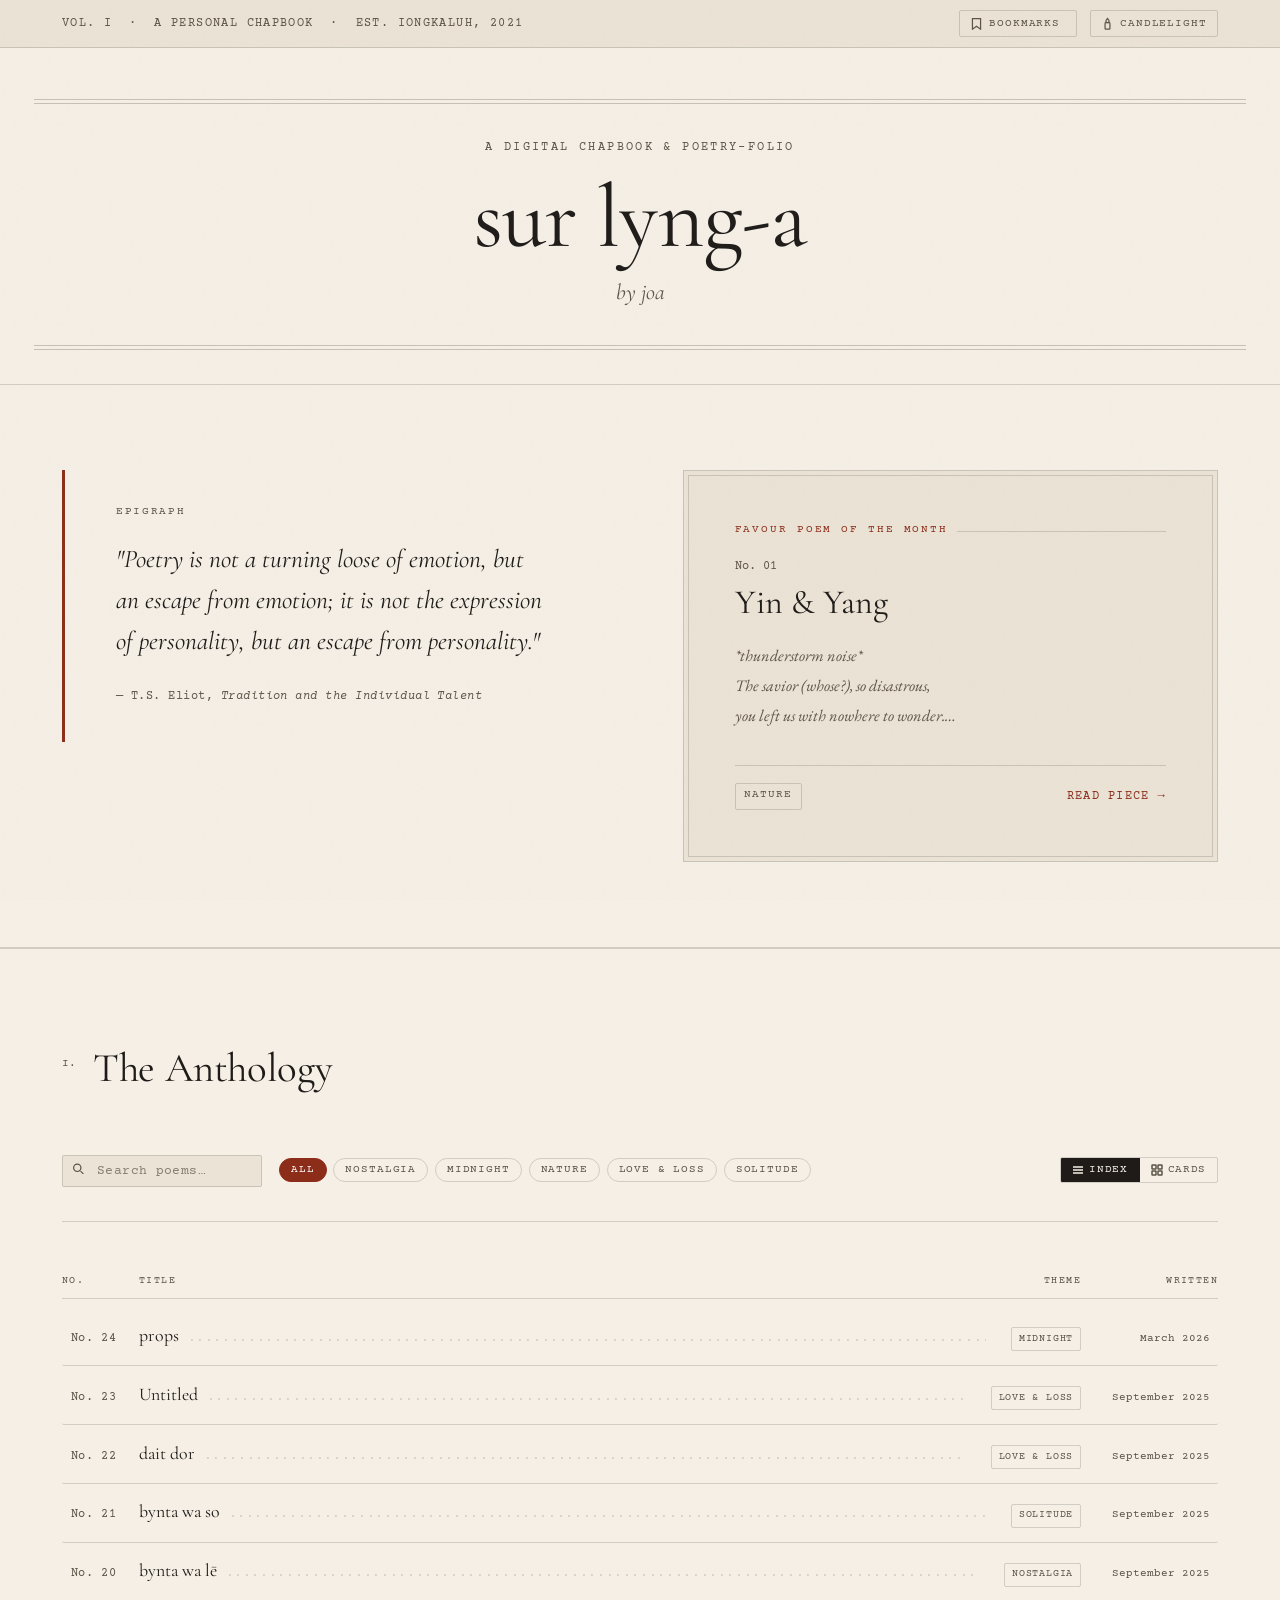
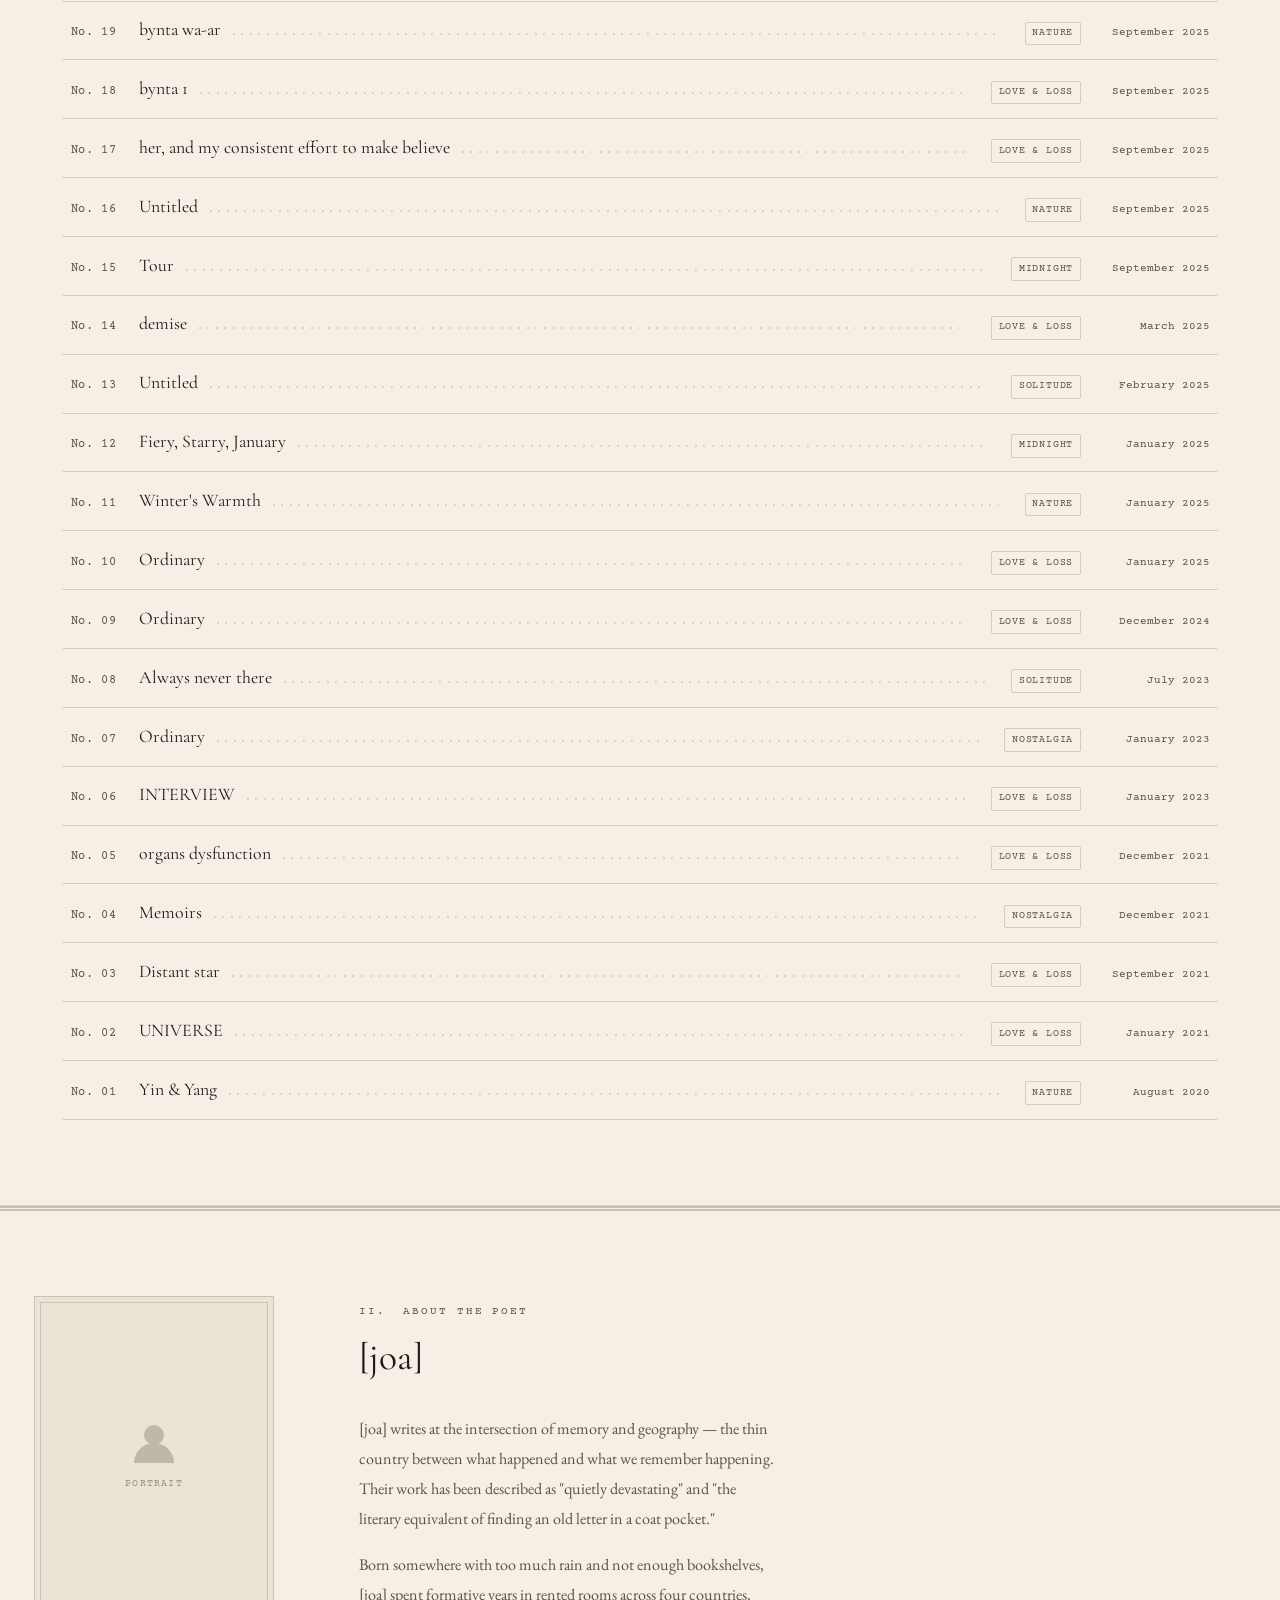
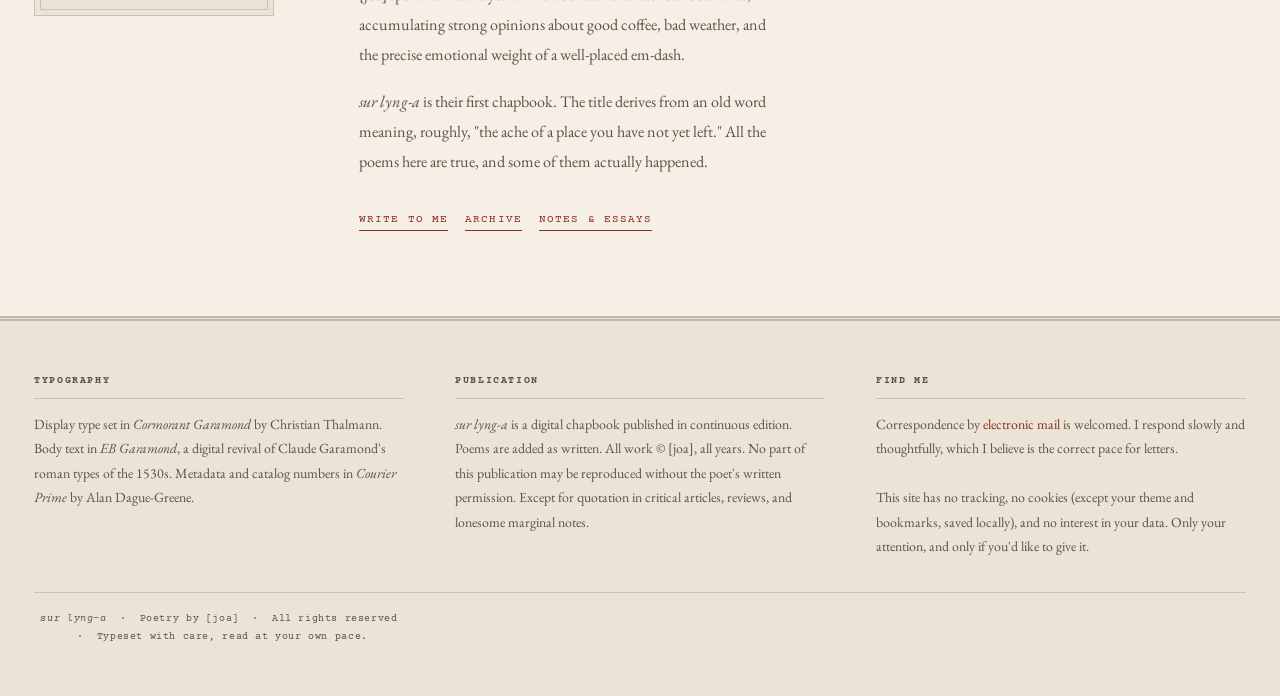
==== commit 87694222: "optimize mobile view" ====
--- a/index.html
+++ b/index.html
@@ -3,7 +3,7 @@
 
 <head>
   <meta charset="UTF-8" />
-  <meta name="viewport" content="width=device-width, initial-scale=1.0" />
+  <meta name="viewport" content="width=device-width, initial-scale=1.0, viewport-fit=cover" />
   <meta name="description" content="sur lyng-a — A poetry portfolio and digital chapbook by [joa]" />
   <title>sur lyng-a — poetry by [joa]</title>
 
@@ -26,7 +26,13 @@
   <header class="pub-topbar" role="banner">
     <div class="pub-topbar-inner">
       <!-- Volume / Issue label -->
-      <span class="pub-volume-label">Vol. I &nbsp;·&nbsp; A Personal Chapbook &nbsp;·&nbsp; Est. Iongkaluh, 2021</span>
+      <span class="pub-volume-label">
+        <span class="pub-vol-part">Vol. I</span>
+        <span class="pub-vol-dot" aria-hidden="true">&nbsp;·&nbsp;</span>
+        <span class="pub-vol-desc">A Personal Chapbook</span>
+        <span class="pub-vol-dot" aria-hidden="true">&nbsp;·&nbsp;</span>
+        <span class="pub-vol-est">Est. Iongkaluh, 2021</span>
+      </span>
 
       <!-- Controls -->
       <div class="pub-topbar-controls">
--- a/styles.css
+++ b/styles.css
@@ -77,8 +77,10 @@
   line-height: 1.7;
   transition: background-color var(--transition-base), color var(--transition-base);
   min-height: 100vh;
+  min-height: 100dvh;
   position: relative;
   overflow-x: hidden;
+  -webkit-tap-highlight-color: transparent;
 }
 
 /* ── Paper Grain Noise Overlay ── */
@@ -135,12 +137,15 @@
   border-bottom: 1px solid var(--border-hairline);
   background: var(--bg-elevated);
   transition: background var(--transition-base), border-color var(--transition-base);
+  padding-top: env(safe-area-inset-top, 0px);
 }
 
 .pub-topbar-inner {
   max-width: var(--max-wide);
   margin: 0 auto;
   padding: 0.6rem var(--spacing-lg);
+  padding-left: max(var(--spacing-lg), env(safe-area-inset-left, var(--spacing-lg)));
+  padding-right: max(var(--spacing-lg), env(safe-area-inset-right, var(--spacing-lg)));
   display: flex;
   align-items: center;
   justify-content: space-between;
@@ -566,10 +571,9 @@
   border-radius: var(--radius-sm);
   position: relative;
 }
-.toc-row:hover { background: var(--bg-elevated); }
-
-.toc-row:hover .toc-title-text {
-  color: var(--accent-primary);
+@media (hover: hover) {
+  .toc-row:hover { background: var(--bg-elevated); }
+  .toc-row:hover .toc-title-text { color: var(--accent-primary); }
 }
 
 .toc-catalog {
@@ -669,14 +673,16 @@
   transition: border-color var(--transition-base);
 }
 
-.poem-card:hover {
-  border-color: var(--border-double);
-  transform: translateY(-2px);
-  box-shadow: 0 6px 24px rgba(30,27,24,0.08);
-}
-
-[data-theme="dark"] .poem-card:hover {
-  box-shadow: 0 6px 24px rgba(0,0,0,0.3);
+@media (hover: hover) {
+  .poem-card:hover {
+    border-color: var(--border-double);
+    transform: translateY(-2px);
+    box-shadow: 0 6px 24px rgba(30,27,24,0.08);
+  }
+
+  [data-theme="dark"] .poem-card:hover {
+    box-shadow: 0 6px 24px rgba(0,0,0,0.3);
+  }
 }
 
 /* ── Dog-ear bookmark corner ── */
@@ -775,6 +781,8 @@
 .reader-overlay {
   position: fixed;
   inset: 0;
+  height: 100%;
+  height: 100dvh;
   background: var(--bg-overlay);
   z-index: 1000;
   overflow-y: auto;
@@ -794,7 +802,7 @@
   top: 0;
   background: var(--bg-overlay);
   border-bottom: 1px solid var(--border-hairline);
-  padding: 0.75rem var(--spacing-lg);
+  padding: max(0.75rem, env(safe-area-inset-top, 0.75rem)) max(var(--spacing-lg), env(safe-area-inset-right, var(--spacing-lg))) 0.75rem max(var(--spacing-lg), env(safe-area-inset-left, var(--spacing-lg)));
   display: flex;
   align-items: center;
   justify-content: space-between;
@@ -1025,25 +1033,27 @@
 .bookmark-drawer {
   position: fixed;
   top: 0;
-  right: -360px;
+  right: 0;
+  transform: translateX(100%);
   width: 360px;
   max-width: 90vw;
   height: 100%;
+  height: 100dvh;
   background: var(--bg-elevated);
   border-left: 1px solid var(--border-hairline);
   z-index: 2000;
-  transition: right var(--transition-base);
+  transition: transform var(--transition-base);
   overflow-y: auto;
   display: flex;
   flex-direction: column;
 }
 
 .bookmark-drawer.open {
-  right: 0;
+  transform: translateX(0);
 }
 
 .bookmark-drawer-header {
-  padding: var(--spacing-lg);
+  padding: max(var(--spacing-lg), env(safe-area-inset-top, var(--spacing-lg))) var(--spacing-lg) var(--spacing-md);
   border-bottom: 1px solid var(--border-hairline);
   display: flex;
   align-items: center;
@@ -1051,6 +1061,7 @@
   position: sticky;
   top: 0;
   background: var(--bg-elevated);
+  z-index: 2;
 }
 
 .bookmark-drawer-title {
@@ -1061,8 +1072,15 @@
 
 .bookmark-close {
   color: var(--text-secondary);
-  font-size: 1.2rem;
+  font-size: 1.3rem;
+  min-width: 44px;
+  min-height: 44px;
+  display: flex;
+  align-items: center;
+  justify-content: center;
+  margin: -0.5rem -0.5rem -0.5rem 0;
   transition: color var(--transition-fast);
+  touch-action: manipulation;
 }
 .bookmark-close:hover { color: var(--text-primary); }
 
@@ -1297,9 +1315,36 @@
   html { font-size: 16px; }
 
   .pub-topbar-inner {
-    padding: 0.5rem var(--spacing-md);
+    padding: max(0.45rem, env(safe-area-inset-top, 0.45rem)) var(--spacing-md) 0.45rem;
     flex-wrap: wrap;
+    gap: 0.5rem;
+    justify-content: space-between;
+  }
+
+  .pub-volume-label {
+    font-size: 0.62rem;
+    white-space: normal;
+    line-height: 1.35;
+    letter-spacing: 0.08em;
+  }
+
+  /* Compact topbar title on narrower phones to prevent wrapping clutter */
+  @media (max-width: 400px) {
+    .pub-vol-desc,
+    .pub-vol-dot:nth-of-type(1) {
+      display: none;
+    }
+  }
+
+  .pub-topbar-controls {
     gap: 0.4rem;
+  }
+
+  .btn-icon {
+    min-height: 38px;
+    padding: 0.4rem 0.65rem;
+    font-size: 0.62rem;
+    touch-action: manipulation;
   }
 
   .masthead {
@@ -1327,16 +1372,78 @@
   .anthology-controls {
     flex-direction: column;
     align-items: stretch;
-  }
-
-  .search-input { width: 100%; }
-  .search-wrap { width: 100%; }
-
-  .view-switcher { margin-left: 0; }
-
+    gap: 0.65rem;
+  }
+
+  .search-wrap {
+    width: 100%;
+    position: relative;
+  }
+
+  .search-input {
+    width: 100%;
+    font-size: 16px !important; /* CRITICAL: Prevents iOS Safari auto-zoom on focus */
+    min-height: 44px;
+    padding: 0.6rem 0.8rem 0.6rem 2.2rem;
+    -webkit-appearance: none;
+    border-radius: var(--radius-sm);
+  }
+
+  .search-icon {
+    left: 0.75rem;
+  }
+
+  /* Horizontal swipeable filter pills (app-like carousel) */
+  .filter-pills {
+    display: flex;
+    flex-wrap: nowrap;
+    overflow-x: auto;
+    -webkit-overflow-scrolling: touch;
+    scrollbar-width: none;
+    padding: 0.2rem 0;
+    gap: 0.45rem;
+    width: 100%;
+    scroll-snap-type: x mandatory;
+  }
+
+  .filter-pills::-webkit-scrollbar {
+    display: none;
+  }
+
+  .filter-pill {
+    flex-shrink: 0;
+    min-height: 38px;
+    padding: 0.45rem 0.85rem;
+    font-size: 0.68rem;
+    display: inline-flex;
+    align-items: center;
+    scroll-snap-align: start;
+    touch-action: manipulation;
+  }
+
+  .view-switcher {
+    margin-left: 0;
+    width: 100%;
+    display: grid;
+    grid-template-columns: 1fr 1fr;
+    min-height: 40px;
+  }
+
+  .view-btn {
+    min-height: 40px;
+    display: flex;
+    align-items: center;
+    justify-content: center;
+    font-size: 0.68rem;
+    gap: 0.4rem;
+    touch-action: manipulation;
+  }
+
+  /* Table of Contents refinement for mobile */
   .toc-header,
   .toc-row {
-    grid-template-columns: 50px 1fr 100px;
+    grid-template-columns: 44px 1fr 75px;
+    gap: 0.5rem;
   }
 
   .toc-col-label:nth-child(3),
@@ -1344,10 +1451,33 @@
 
   .toc-leaders { display: none; }
 
-  .toc-title-text { white-space: normal; }
+  .toc-row {
+    padding: 0.85rem 0.25rem;
+    min-height: 48px;
+  }
+
+  .toc-catalog {
+    font-size: 0.65rem;
+    padding-left: 0;
+  }
+
+  .toc-title-text {
+    font-size: 1rem;
+    line-height: 1.35;
+    white-space: normal;
+    word-break: break-word;
+  }
+
+  .toc-date {
+    font-size: 0.62rem;
+    padding-right: 0;
+    text-align: right;
+    white-space: nowrap;
+  }
 
   .grid-view.active {
     grid-template-columns: 1fr;
+    gap: var(--spacing-md);
   }
 
   .about-inner {
@@ -1364,26 +1494,161 @@
     gap: var(--spacing-lg);
   }
 
+  /* Reader Overlay on Mobile */
+  .reader-topbar {
+    padding: max(0.5rem, env(safe-area-inset-top, 0.5rem)) var(--spacing-md) 0.5rem;
+    flex-wrap: nowrap;
+    justify-content: space-between;
+    gap: 0.5rem;
+  }
+
+  .reader-back {
+    min-height: 42px;
+    display: inline-flex;
+    align-items: center;
+    font-size: 0.7rem;
+    touch-action: manipulation;
+    flex-shrink: 0;
+  }
+
+  .reader-controls {
+    gap: 0.35rem;
+    flex-shrink: 0;
+  }
+
+  .reader-control-btn {
+    min-width: 42px;
+    min-height: 42px;
+    padding: 0;
+    display: inline-flex;
+    align-items: center;
+    justify-content: center;
+    touch-action: manipulation;
+  }
+
+  .reader-control-btn svg {
+    width: 16px;
+    height: 16px;
+  }
+
+  .reader-control-btn span {
+    display: none;
+  }
+
   .reader-content {
-    padding: var(--spacing-xl) var(--spacing-md);
-  }
-
-  .reader-topbar {
-    padding: 0.6rem var(--spacing-md);
-    flex-wrap: wrap;
-  }
-
-  .reader-controls { gap: 0.35rem; }
-
-  .reader-control-btn span { display: none; }
+    padding: var(--spacing-lg) var(--spacing-md);
+  }
+
+  .reader-poem-title {
+    font-size: clamp(1.6rem, 6vw, 2.2rem);
+  }
+
+  .reader-poem-body {
+    font-size: var(--reader-font-size, 1.05rem);
+    line-height: 1.85;
+    white-space: pre-wrap;
+    word-break: break-word;
+    overflow-wrap: break-word;
+  }
 
   .reader-nav {
     padding-left: var(--spacing-md);
     padding-right: var(--spacing-md);
+    padding-bottom: max(var(--spacing-2xl), env(safe-area-inset-bottom, 2rem));
     flex-direction: column;
-    gap: var(--spacing-lg);
-  }
-  .reader-nav-link.next { text-align: left; }
+    gap: var(--spacing-md);
+  }
+
+  .reader-nav-link {
+    min-height: 50px;
+    padding: 0.75rem var(--spacing-md);
+    background: var(--bg-elevated);
+    border: 1px solid var(--border-hairline);
+    border-radius: var(--radius-sm);
+  }
+
+  .reader-nav-link.next {
+    text-align: left;
+  }
+
+  /* Bookmark Drawer on Mobile */
+  .bookmark-drawer {
+    width: min(340px, 88vw);
+  }
+
+  .bookmark-drawer-header {
+    padding: max(var(--spacing-md), env(safe-area-inset-top, 1rem)) var(--spacing-md) var(--spacing-md);
+  }
+
+  .bookmark-drawer-body {
+    padding: var(--spacing-md);
+    padding-bottom: max(var(--spacing-lg), env(safe-area-inset-bottom, 1.5rem));
+  }
+
+  .bookmark-item {
+    min-height: 48px;
+    padding: 0.75rem 0;
+  }
+
+  .bookmark-close {
+    min-width: 44px;
+    min-height: 44px;
+    display: flex;
+    align-items: center;
+    justify-content: center;
+  }
+
+  .toast {
+    bottom: max(var(--spacing-lg), env(safe-area-inset-bottom, 1.5rem));
+    max-width: 90vw;
+    font-size: 0.75rem;
+    padding: 0.6rem 1rem;
+    white-space: normal;
+    text-align: center;
+  }
+}
+
+/* ── Hover styling only on true hover-capable devices (avoids sticky hover on touch) ── */
+@media (hover: hover) {
+  .poem-card:hover {
+    border-color: var(--border-double);
+    transform: translateY(-2px);
+    box-shadow: 0 6px 24px rgba(30,27,24,0.08);
+  }
+  [data-theme="dark"] .poem-card:hover {
+    box-shadow: 0 6px 24px rgba(0,0,0,0.3);
+  }
+  .toc-row:hover { background: var(--bg-elevated); }
+  .btn-icon:hover {
+    color: var(--text-primary);
+    border-color: var(--border-double);
+    background: var(--bg-primary);
+  }
+  .filter-pill:hover {
+    border-color: var(--accent-primary);
+    color: var(--accent-primary);
+  }
+  .view-btn:hover { background: var(--bg-elevated); color: var(--text-primary); }
+  .reader-control-btn:hover {
+    color: var(--text-primary);
+    border-color: var(--border-double);
+  }
+  .reader-back:hover { color: var(--text-primary); }
+}
+
+/* ── Active tap feedback for touchscreen devices ── */
+@media (hover: none) {
+  .poem-card:active {
+    background: var(--bg-primary);
+  }
+  .toc-row:active {
+    background: var(--bg-elevated);
+  }
+  .btn-icon:active,
+  .reader-control-btn:active,
+  .filter-pill:active {
+    background: var(--border-hairline);
+  }
 }
 
 /* ── Tablet (641px – 900px) ── */
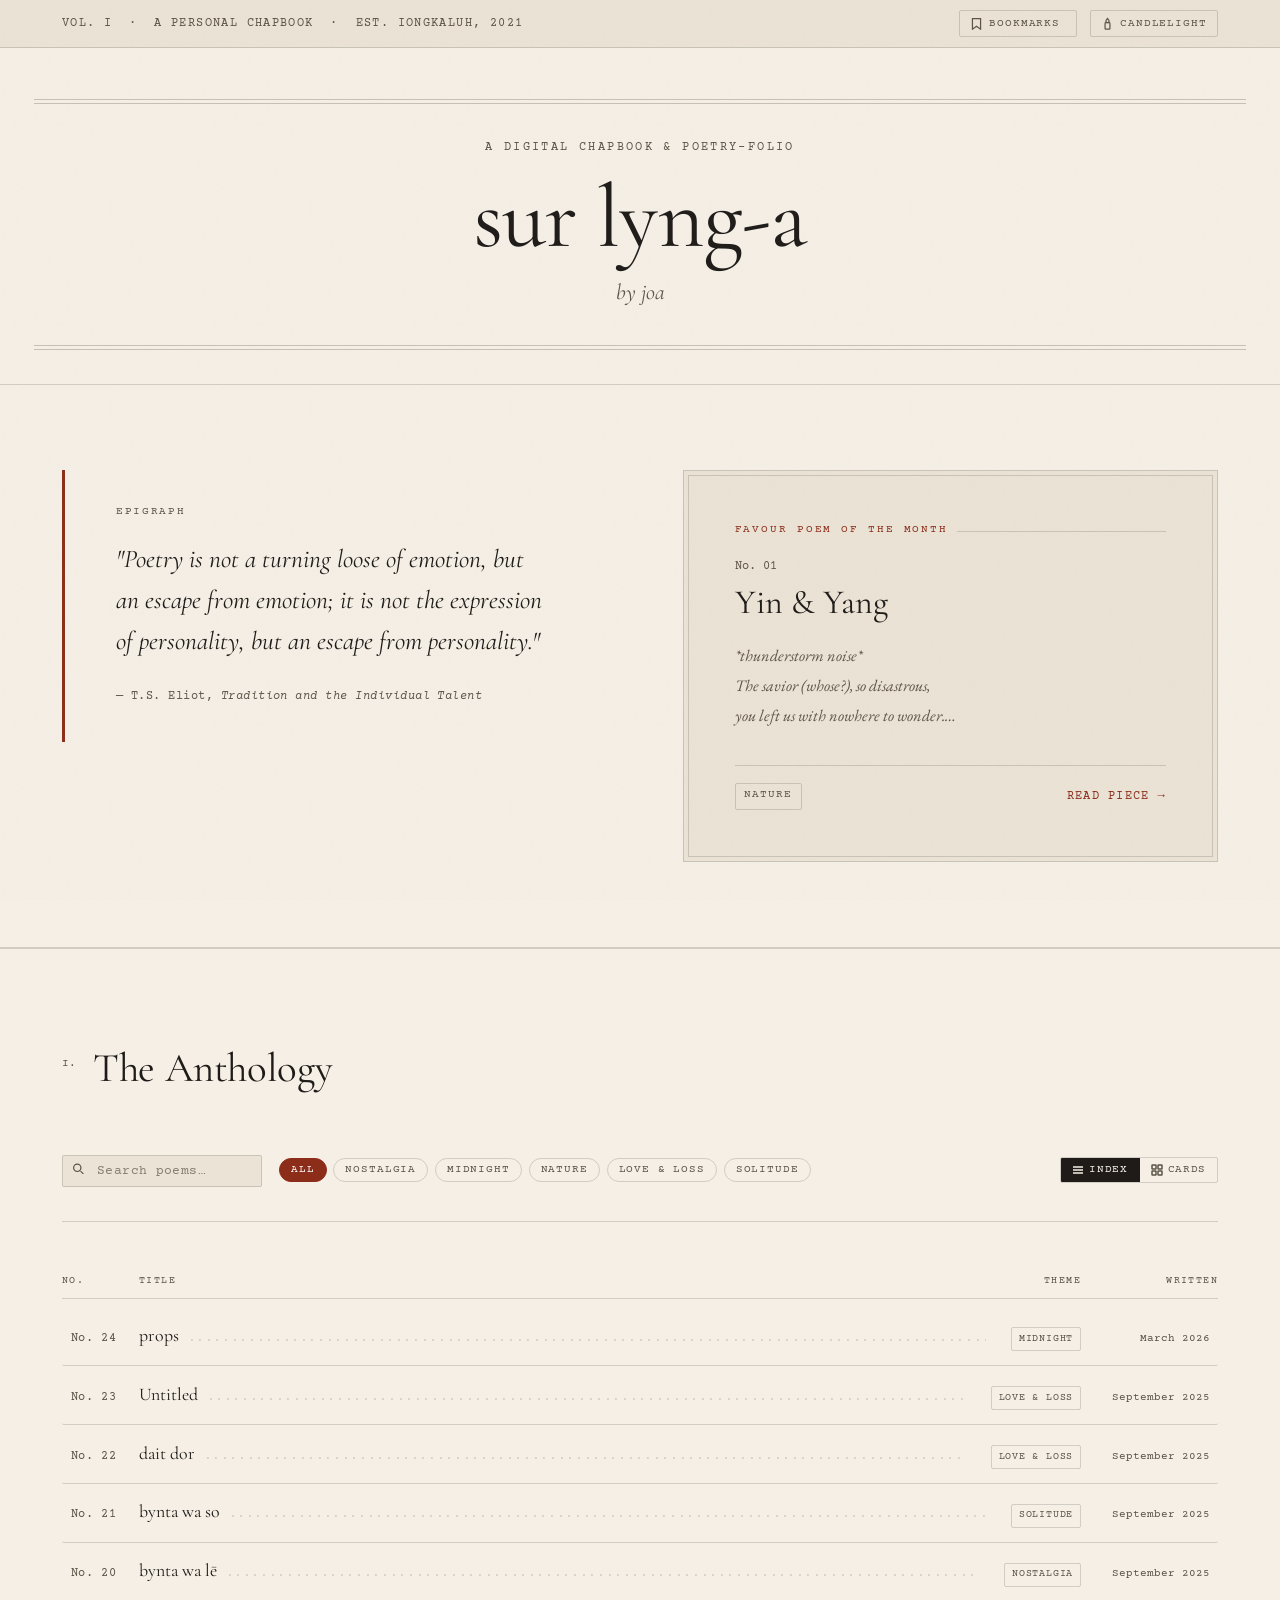
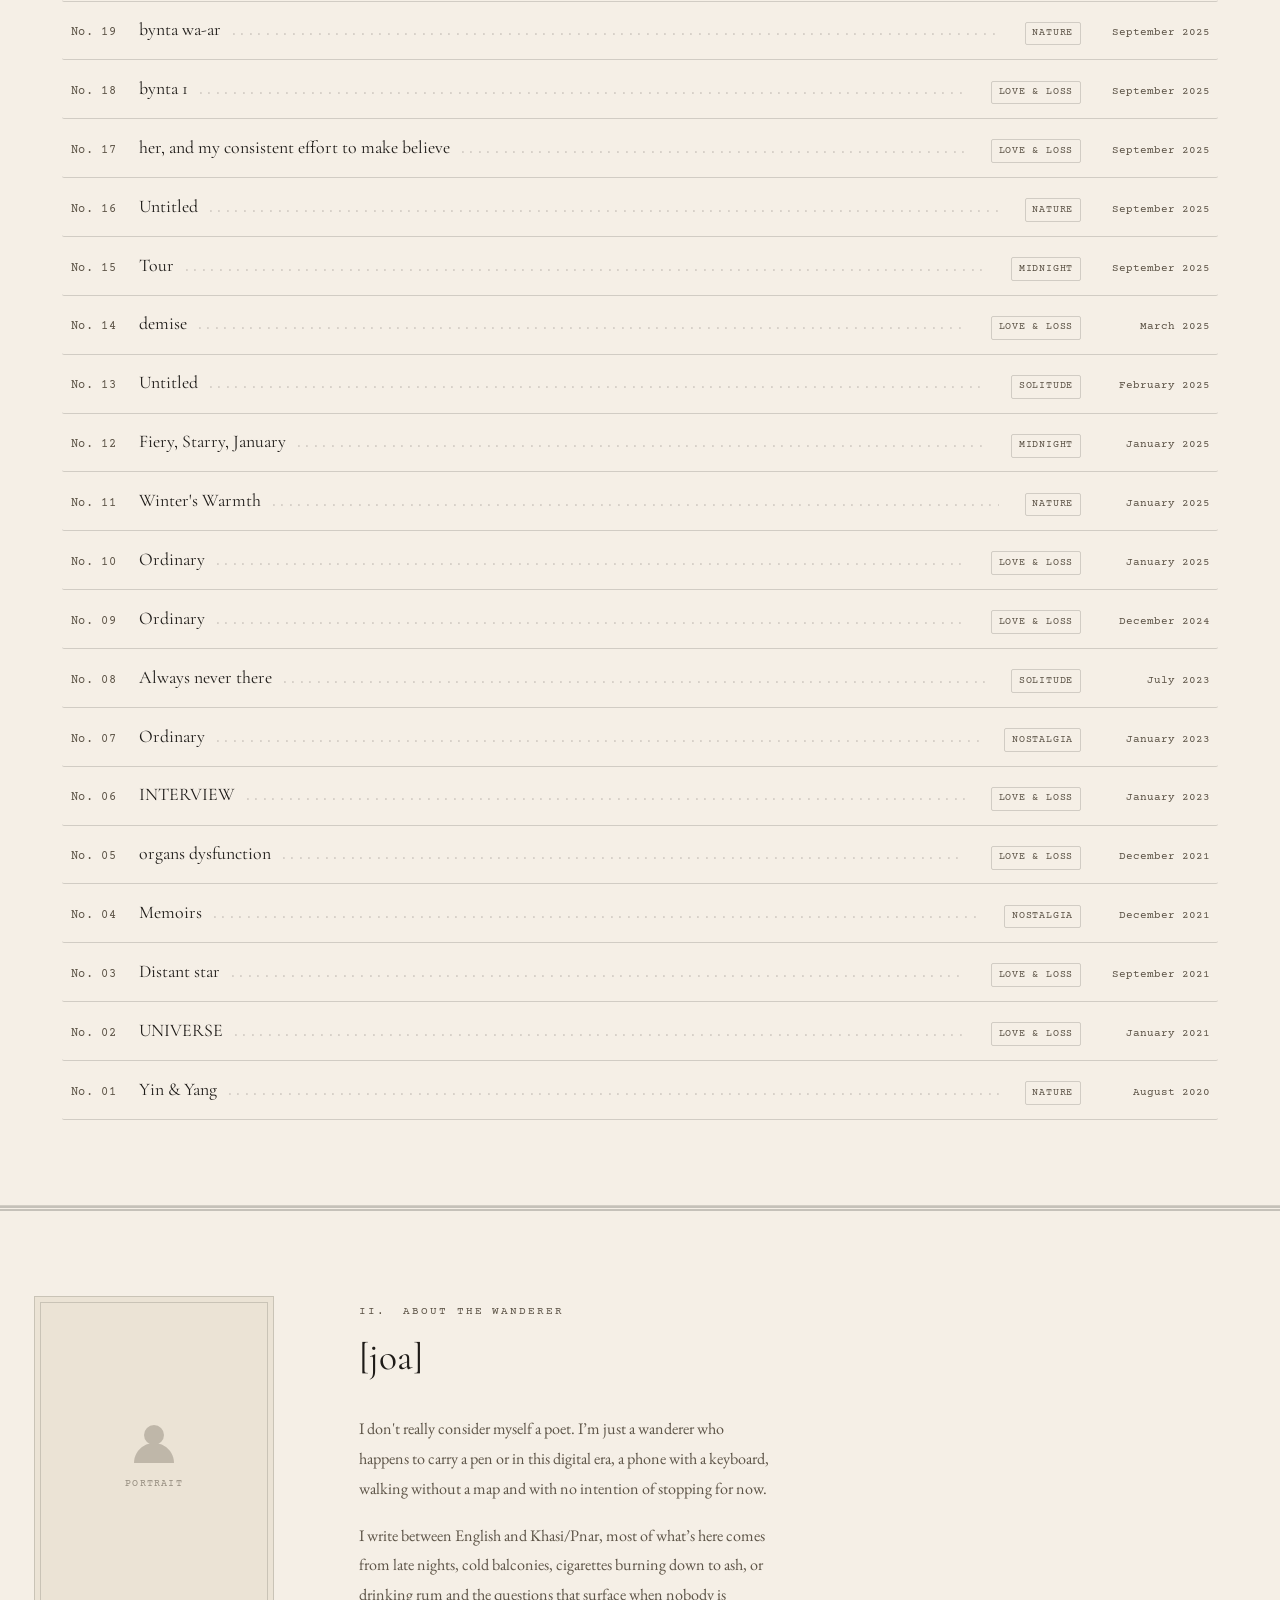
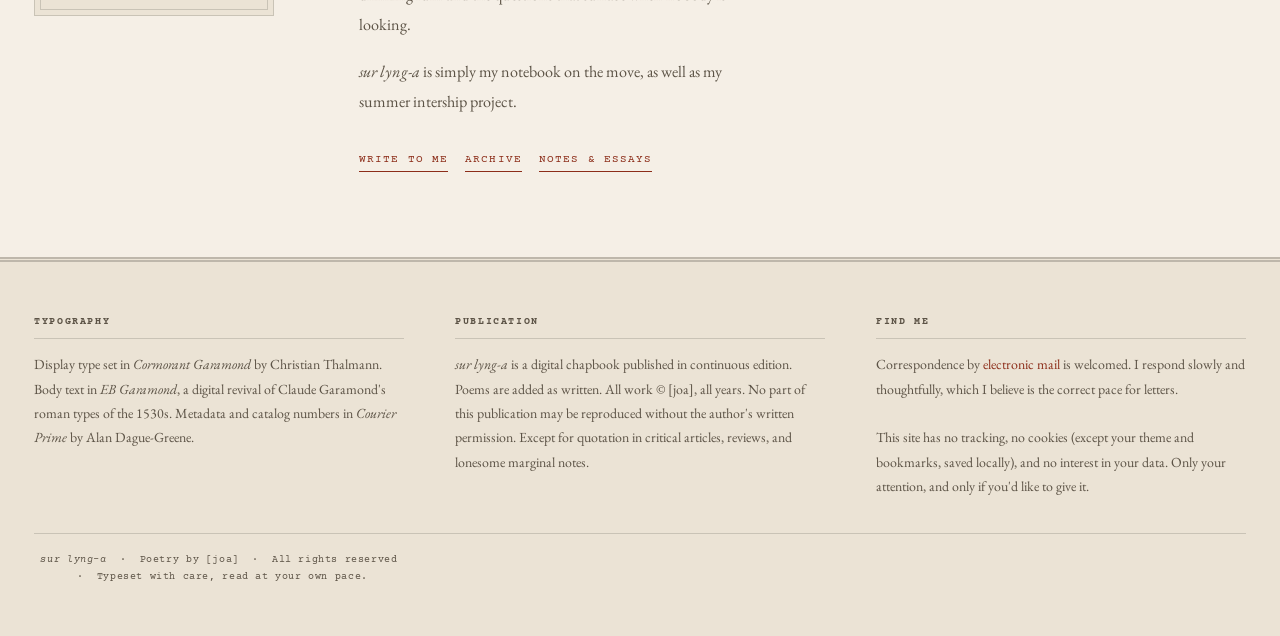
==== commit 3bd659a1: "edit about" ====
--- a/index.html
+++ b/index.html
@@ -204,9 +204,9 @@
   <hr class="section-rule" />
 
   <!-- ═══════════════════════════════════════════════════════
-     ABOUT THE POET
-     ═══════════════════════════════════════════════════════ -->
-  <section class="about-section" id="about" aria-label="About the poet">
+     ABOUT THE WANDERER
+     ═══════════════════════════════════════════════════════ -->
+  <section class="about-section" id="about" aria-label="About the wanderer">
     <div class="about-inner">
 
       <!-- Portrait placeholder -->
@@ -221,26 +221,24 @@
 
       <!-- Bio text -->
       <div class="about-text">
-        <p class="about-section-label">II. &nbsp;About the Poet</p>
+        <p class="about-section-label">II. &nbsp;About the Wanderer</p>
         <h2 class="about-title">[joa]</h2>
 
         <p class="about-bio">
-          [joa] writes at the intersection of memory and geography — the thin country between what happened and what we
-          remember happening. Their work has been described as "quietly devastating" and "the literary equivalent of
-          finding an old letter in a coat pocket."
+          I don't really consider myself a poet. I’m just a wanderer who happens to carry a pen or in this digital era,
+          a phone with a keyboard, walking without a map and
+          with no intention of stopping for now.
         </p>
         <p class="about-bio">
-          Born somewhere with too much rain and not enough bookshelves, [joa] spent formative years in rented rooms
-          across four countries, accumulating strong opinions about good coffee, bad weather, and the precise emotional
-          weight of a well-placed em-dash.
+          I write between English and Khasi/Pnar, most of what’s here comes from late nights, cold balconies, cigarettes
+          burning down to ash, or drinking rum and the questions that surface when nobody is looking.
         </p>
         <p class="about-bio">
-          <em>sur lyng-a</em> is their first chapbook. The title derives from an old word meaning, roughly, "the ache of
-          a place you have not yet left." All the poems here are true, and some of them actually happened.
+          <em>sur lyng-a</em> is simply my notebook on the move, as well as my summer intership project.
         </p>
 
         <div class="about-links">
-          <a href="mailto:joa@example.com" class="about-link">Write to me</a>
+          <a href="mailto:gjdkhar@gmail.com" class="about-link">Write to me</a>
           <a href="#" class="about-link">Archive</a>
           <a href="#" class="about-link">Notes &amp; Essays</a>
         </div>
@@ -270,7 +268,7 @@
         <h3 class="colophon-heading">Publication</h3>
         <p class="colophon-body">
           <em>sur lyng-a</em> is a digital chapbook published in continuous edition. Poems are added as written. All
-          work &copy; [joa], all years. No part of this publication may be reproduced without the poet's written
+          work &copy; [joa], all years. No part of this publication may be reproduced without the author's written
           permission. Except for quotation in critical articles, reviews, and lonesome marginal notes.
         </p>
       </div>
@@ -393,9 +391,9 @@
             aria-hidden="true">
             <polyline points="4,2 10,7 4,12" />
           </svg>
-          Poet's Margin Note
-        </button>
-        <div class="margin-note-body" id="margin-body" role="region" aria-label="Poet's margin note"></div>
+          Wanderer's Margin Note
+        </button>
+        <div class="margin-note-body" id="margin-body" role="region" aria-label="Wanderer's margin note"></div>
       </div>
 
     </div><!-- /reader-content -->
--- a/styles.css
+++ b/styles.css
@@ -1386,6 +1386,7 @@
     min-height: 44px;
     padding: 0.6rem 0.8rem 0.6rem 2.2rem;
     -webkit-appearance: none;
+    appearance: none;
     border-radius: var(--radius-sm);
   }
 
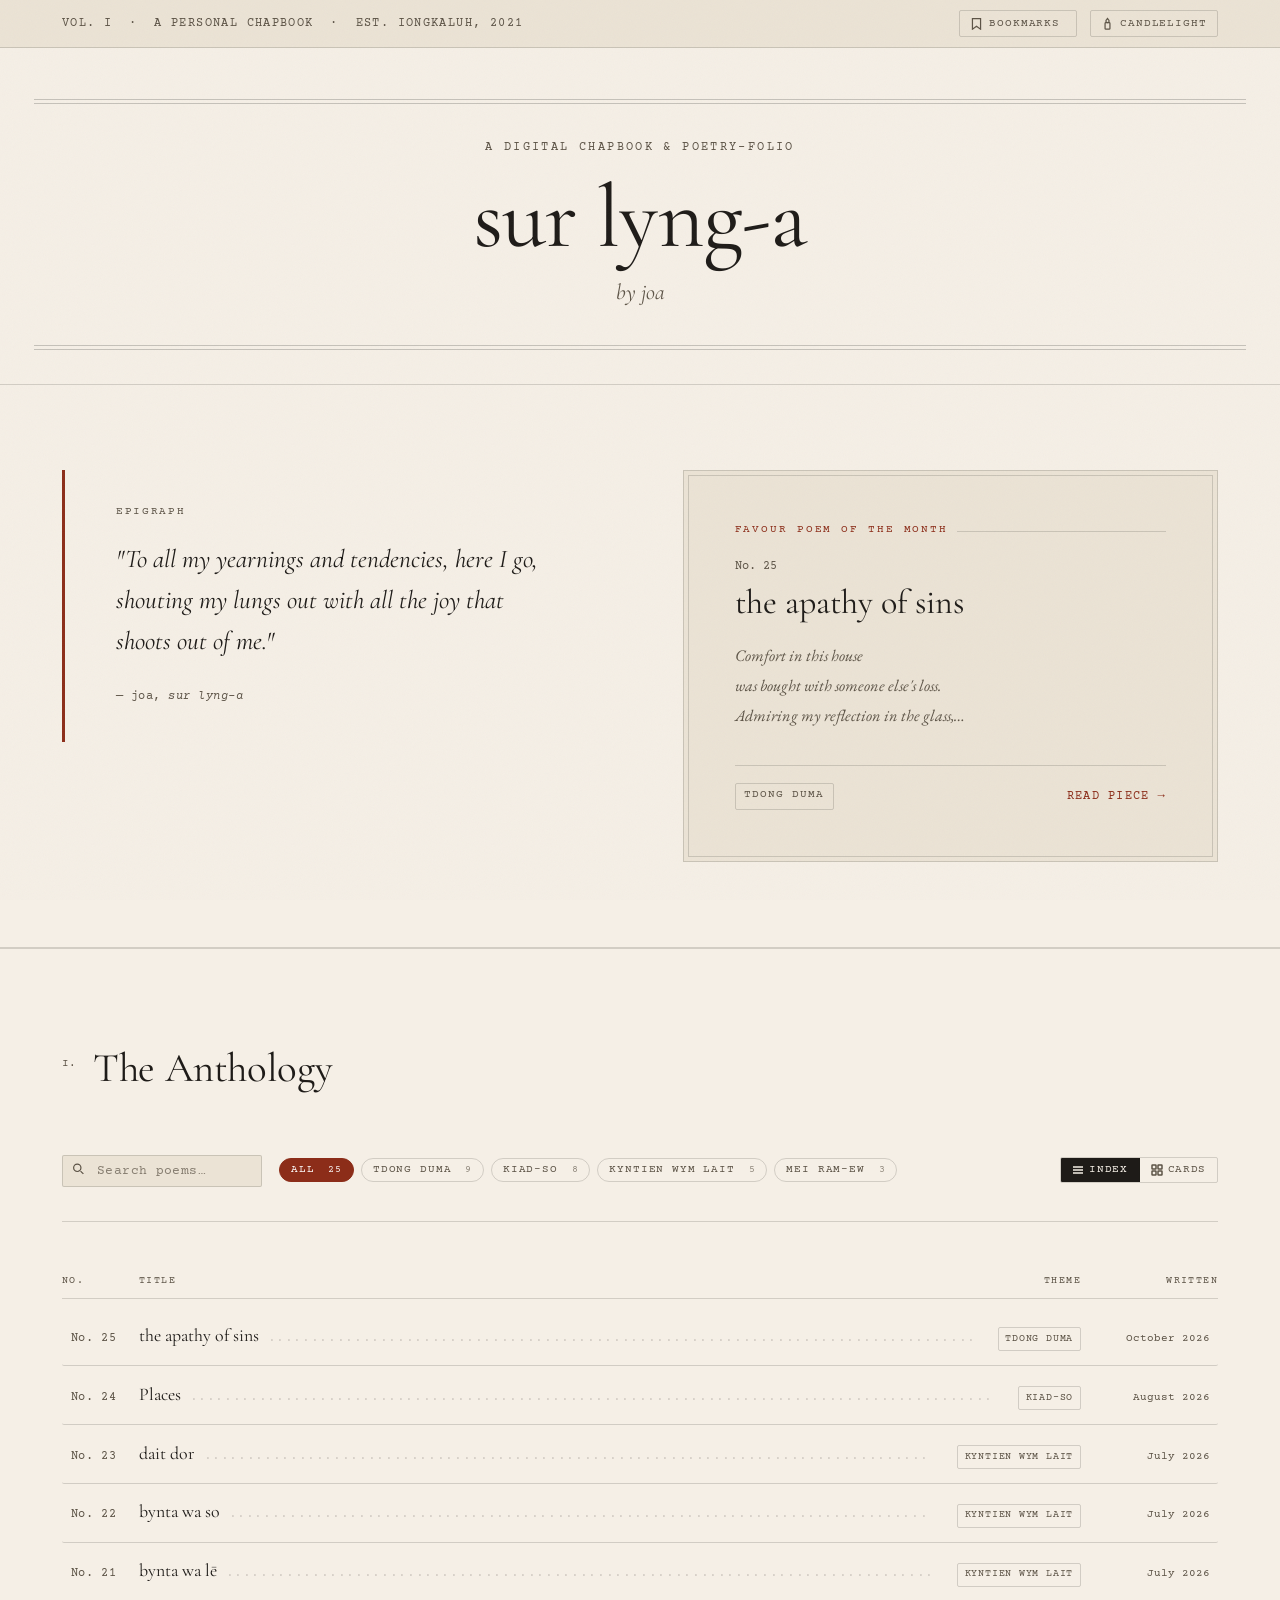
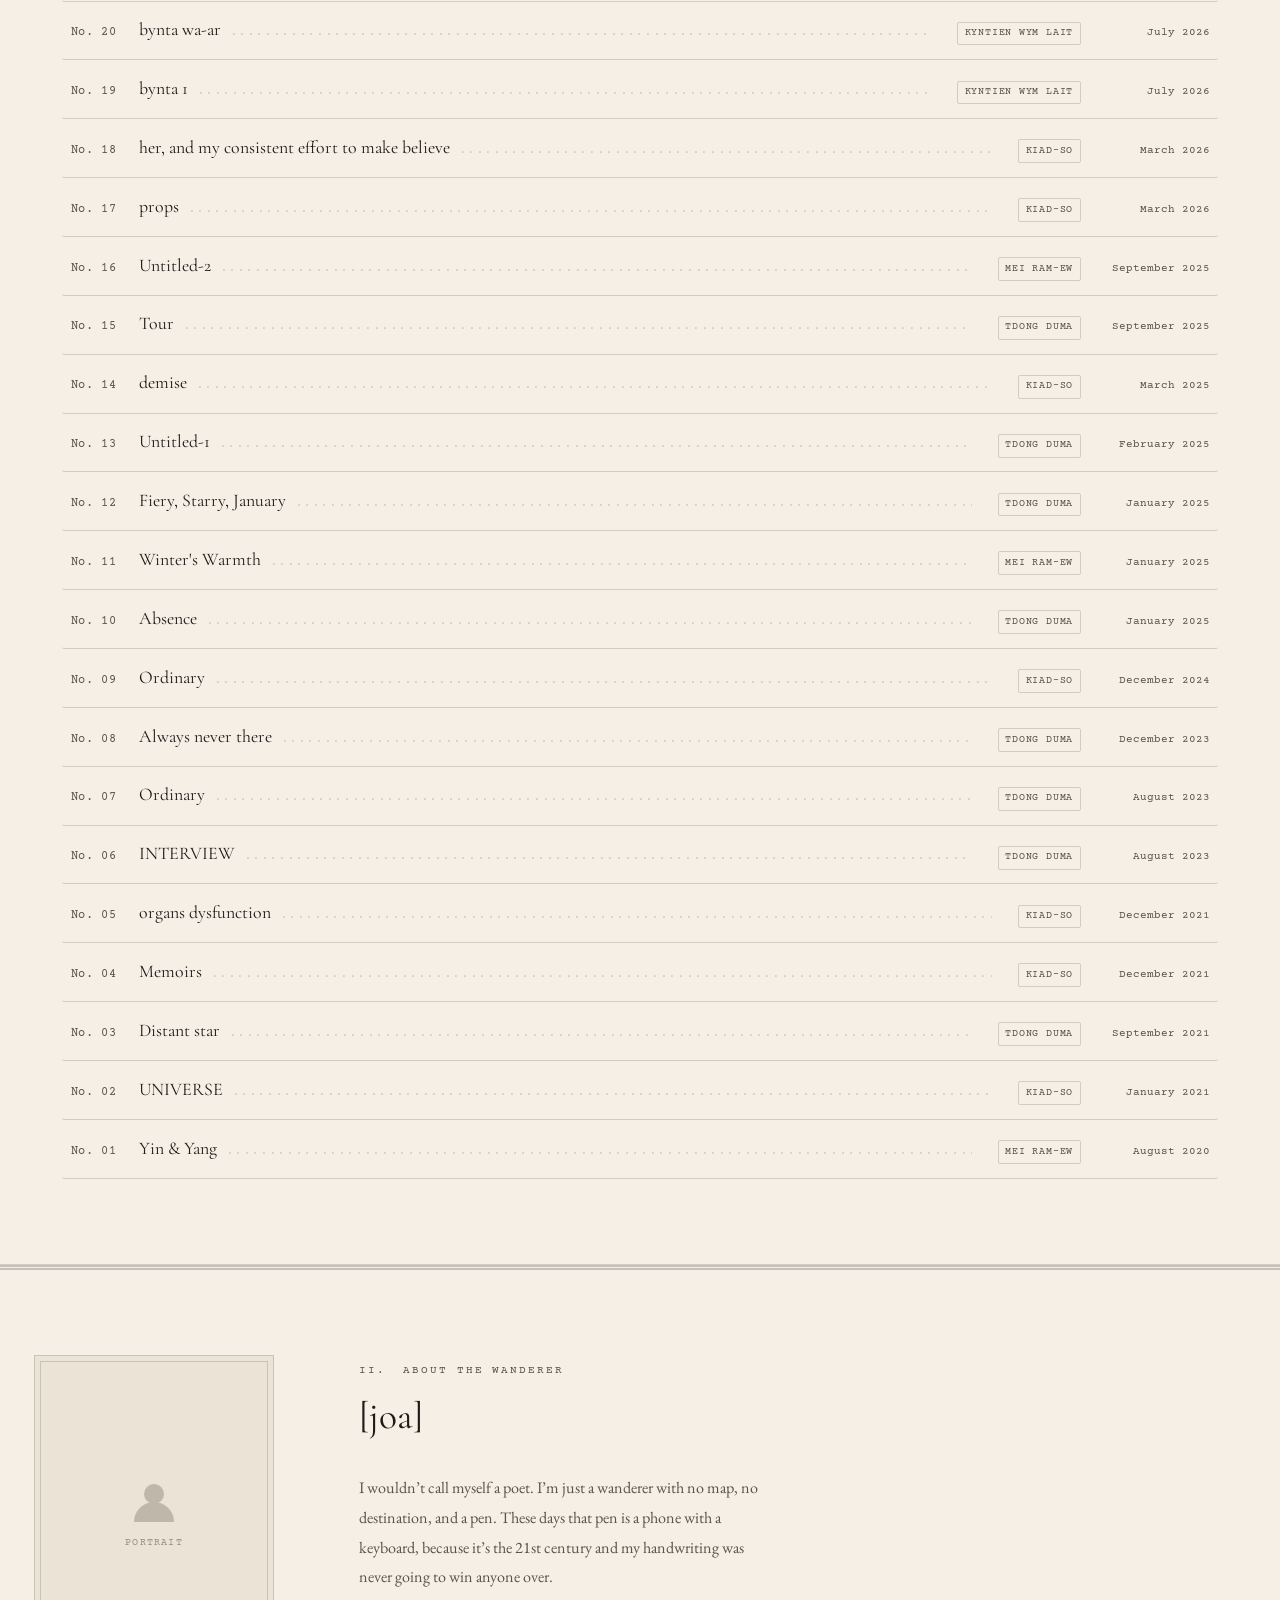
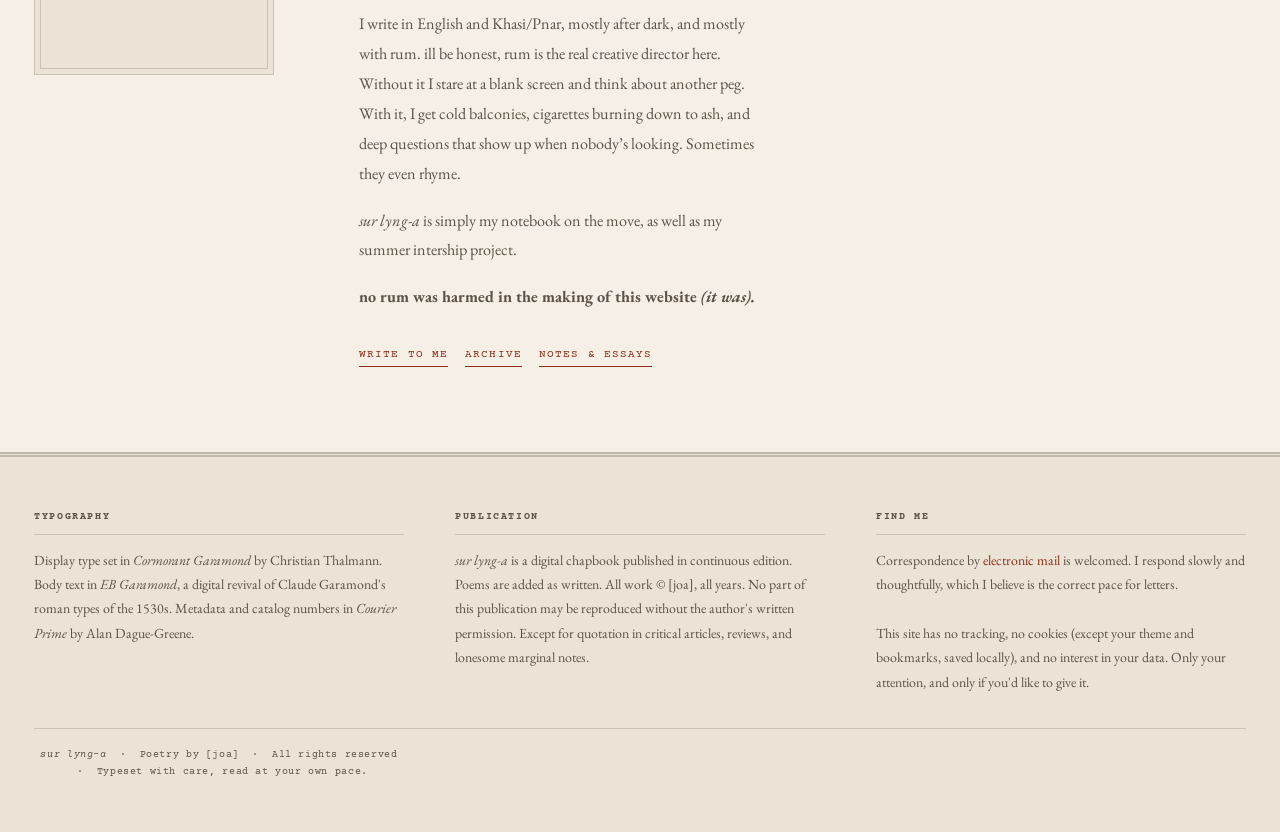
==== commit 7a002d5d: "fixed nums" ====
--- a/index.html
+++ b/index.html
@@ -88,10 +88,11 @@
     <div class="hero-epigraph">
       <p class="hero-epigraph-label">Epigraph</p>
       <blockquote>
-        "Poetry is not a turning loose of emotion, but an escape from emotion; it is not the expression of personality,
-        but an escape from personality."
+        "To all my yearnings and tendencies,
+        here I go, shouting my lungs out
+        with all the joy that shoots out of me."
       </blockquote>
-      <cite>— T.S. Eliot, <em>Tradition and the Individual Talent</em></cite>
+      <cite>— joa, <em>sur lyng-a</em></cite>
     </div>
 
     <!-- Featured poem panel -->
@@ -138,12 +139,16 @@
 
         <!-- Theme filter pills -->
         <div class="filter-pills" role="group" aria-label="Filter by theme">
-          <button class="filter-pill active" data-filter="All" aria-pressed="true">All</button>
-          <button class="filter-pill" data-filter="Nostalgia" aria-pressed="false">Nostalgia</button>
-          <button class="filter-pill" data-filter="Midnight" aria-pressed="false">Midnight</button>
-          <button class="filter-pill" data-filter="Nature" aria-pressed="false">Nature</button>
-          <button class="filter-pill" data-filter="Love & Loss" aria-pressed="false">Love &amp; Loss</button>
-          <button class="filter-pill" data-filter="Solitude" aria-pressed="false">Solitude</button>
+          <button class="filter-pill active" data-filter="All" aria-pressed="true">All <span
+              class="filter-count">25</span></button>
+          <button class="filter-pill" data-filter="tdong duma" aria-pressed="false">tdong duma <span
+              class="filter-count">9</span></button>
+          <button class="filter-pill" data-filter="kiad-so" aria-pressed="false">kiad-so <span
+              class="filter-count">8</span></button>
+          <button class="filter-pill" data-filter="kyntien wym lait" aria-pressed="false">kyntien wym lait <span
+              class="filter-count">5</span></button>
+          <button class="filter-pill" data-filter="Mei Ram-ew" aria-pressed="false">Mei Ram-ew <span
+              class="filter-count">3</span></button>
         </div>
 
         <!-- View switcher -->
@@ -225,16 +230,21 @@
         <h2 class="about-title">[joa]</h2>
 
         <p class="about-bio">
-          I don't really consider myself a poet. I’m just a wanderer who happens to carry a pen or in this digital era,
-          a phone with a keyboard, walking without a map and
-          with no intention of stopping for now.
+          I wouldn’t call myself a poet. I’m just a wanderer with no map, no destination, and a pen.
+          These days that pen is a phone with a keyboard,
+          because it’s the 21st century and my handwriting was never going to win anyone over.
         </p>
         <p class="about-bio">
-          I write between English and Khasi/Pnar, most of what’s here comes from late nights, cold balconies, cigarettes
-          burning down to ash, or drinking rum and the questions that surface when nobody is looking.
+          I write in English and Khasi/Pnar, mostly after dark, and mostly with rum. ill be honest, rum is the real
+          creative director here.
+          Without it I stare at a blank screen and think about another peg. With it, I get cold balconies, cigarettes
+          burning down to ash, and deep questions that show up when nobody’s looking. Sometimes they even rhyme.
         </p>
         <p class="about-bio">
           <em>sur lyng-a</em> is simply my notebook on the move, as well as my summer intership project.
+        </p>
+        <p class="about-bio">
+          <b>no rum was harmed in the making of this website <em>(it was).</em></b>
         </p>
 
         <div class="about-links">
--- a/styles.css
+++ b/styles.css
@@ -370,6 +370,12 @@
   border: 1px solid var(--border-hairline);
   padding: 0.2rem 0.5rem;
   border-radius: var(--radius-sm);
+  cursor: pointer;
+  transition: all var(--transition-fast);
+}
+.featured-theme-tag:hover {
+  border-color: var(--accent-primary);
+  color: var(--accent-primary);
 }
 
 .btn-read {
@@ -501,6 +507,17 @@
   background: var(--accent-primary);
   border-color: var(--accent-primary);
   color: #fff;
+}
+
+.filter-count {
+  display: inline-block;
+  margin-left: 0.35rem;
+  font-size: 0.58rem;
+  opacity: 0.65;
+  font-weight: normal;
+}
+.filter-pill.active .filter-count {
+  opacity: 0.95;
 }
 
 /* ── View switcher ── */
@@ -622,6 +639,12 @@
   padding: 0.15rem 0.4rem;
   border-radius: var(--radius-sm);
   white-space: nowrap;
+  cursor: pointer;
+  transition: all var(--transition-fast);
+}
+.toc-tag:hover {
+  border-color: var(--accent-primary);
+  color: var(--accent-primary);
 }
 
 .toc-date {
@@ -743,6 +766,11 @@
   letter-spacing: 0.08em;
   text-transform: uppercase;
   color: var(--text-secondary);
+  cursor: pointer;
+  transition: color var(--transition-fast);
+}
+.card-tag:hover {
+  color: var(--accent-primary);
 }
 
 .card-date {
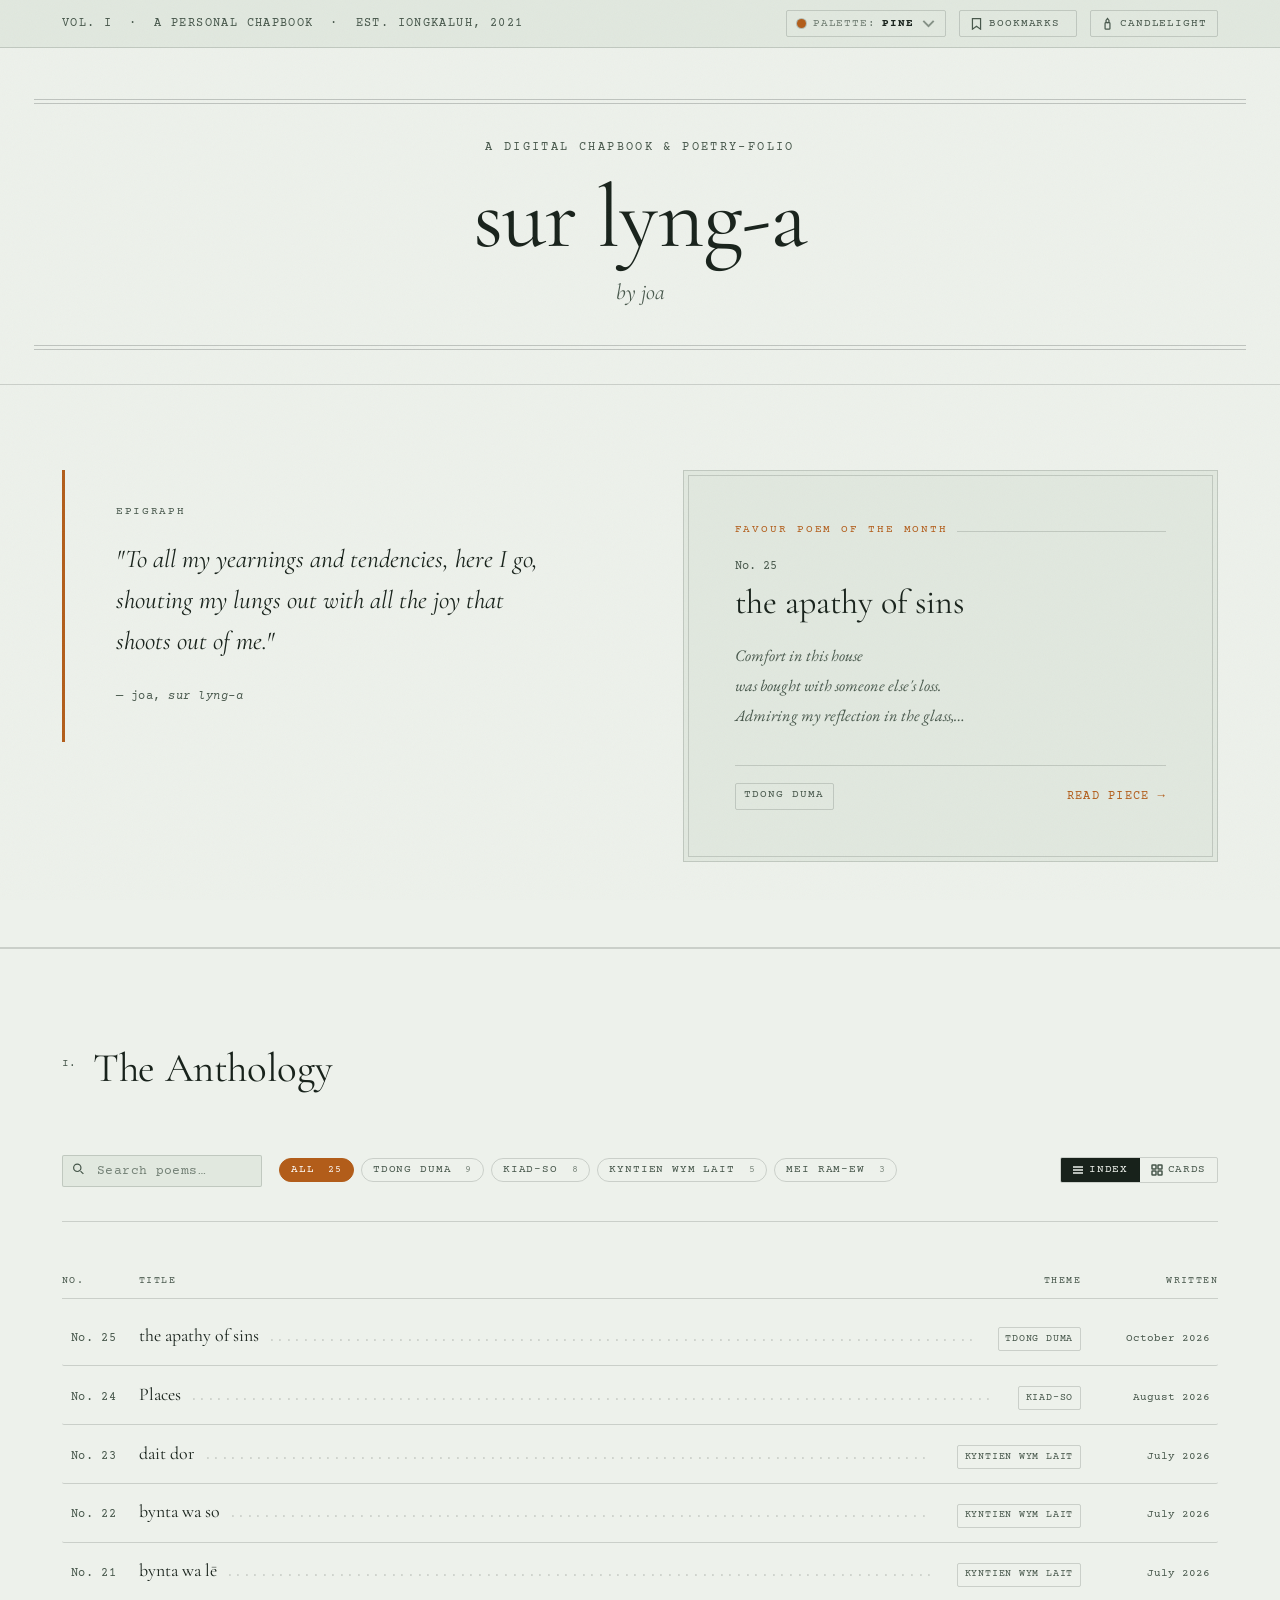
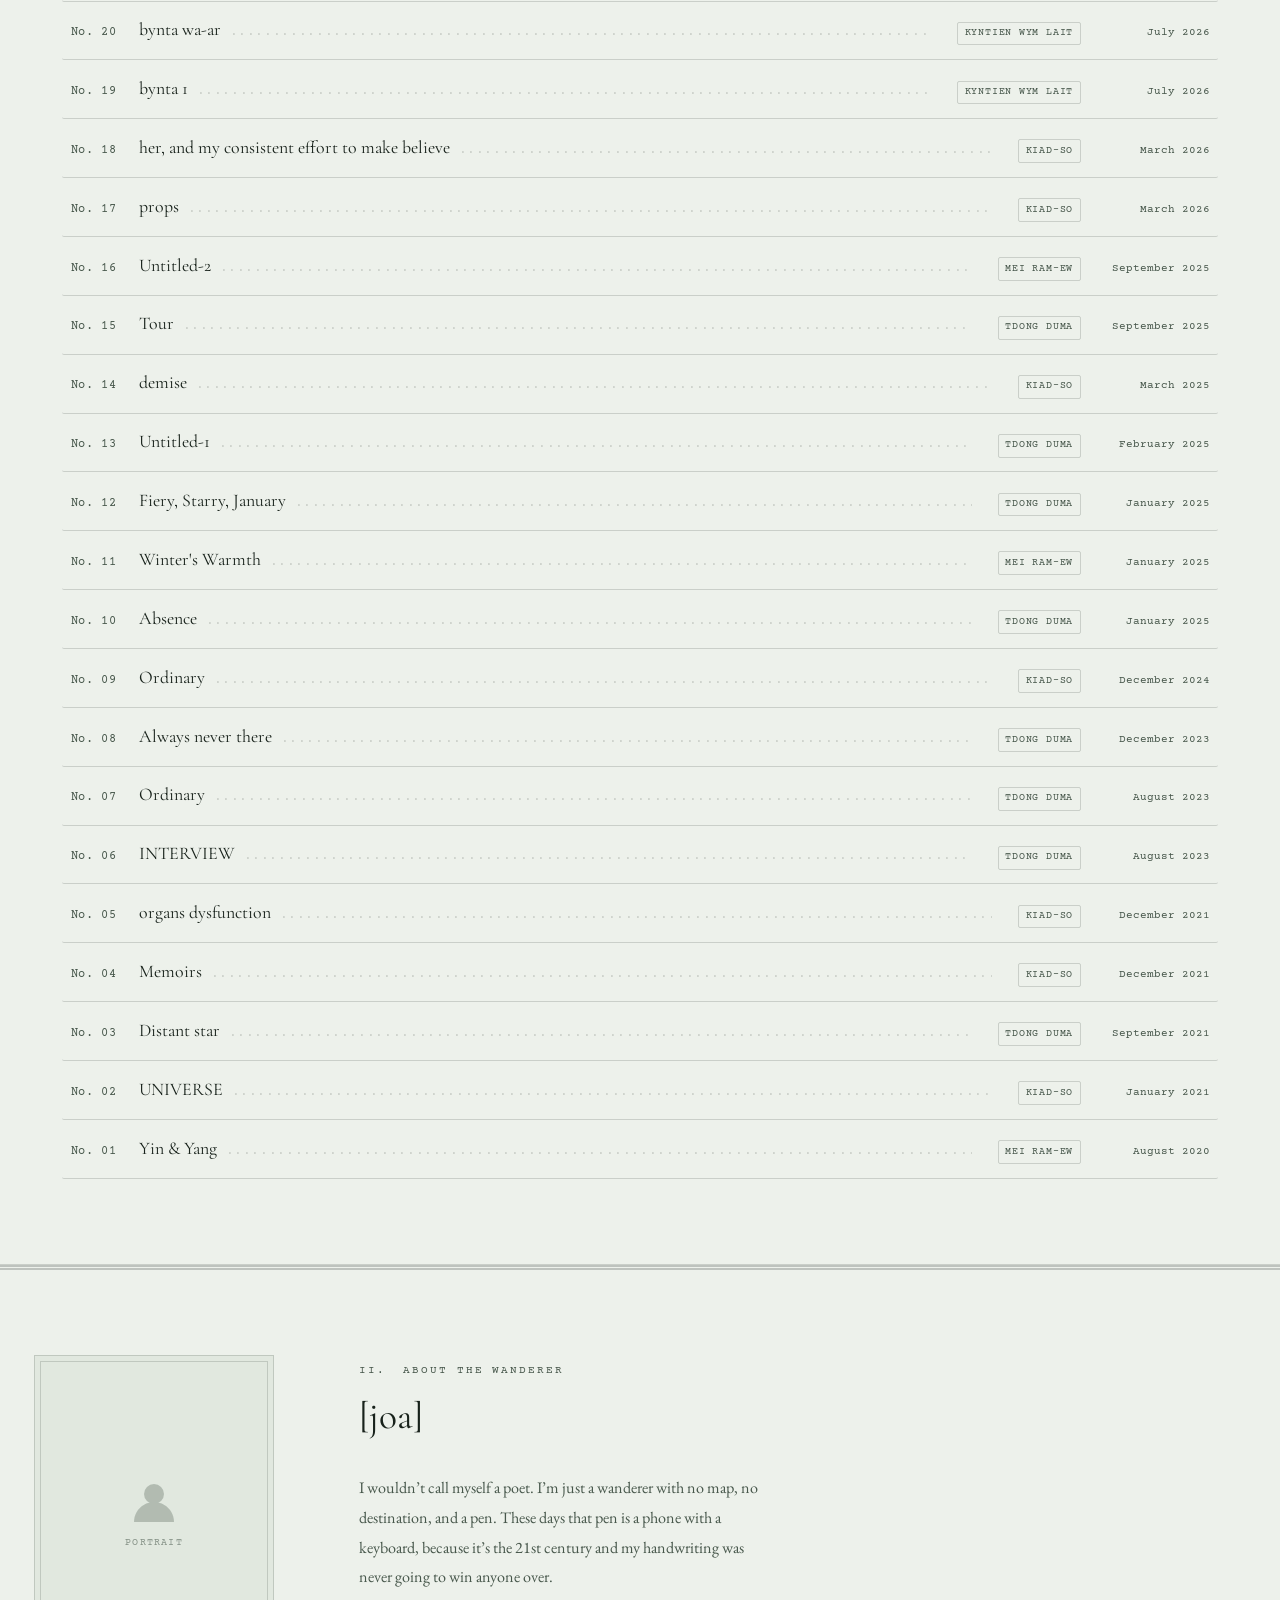
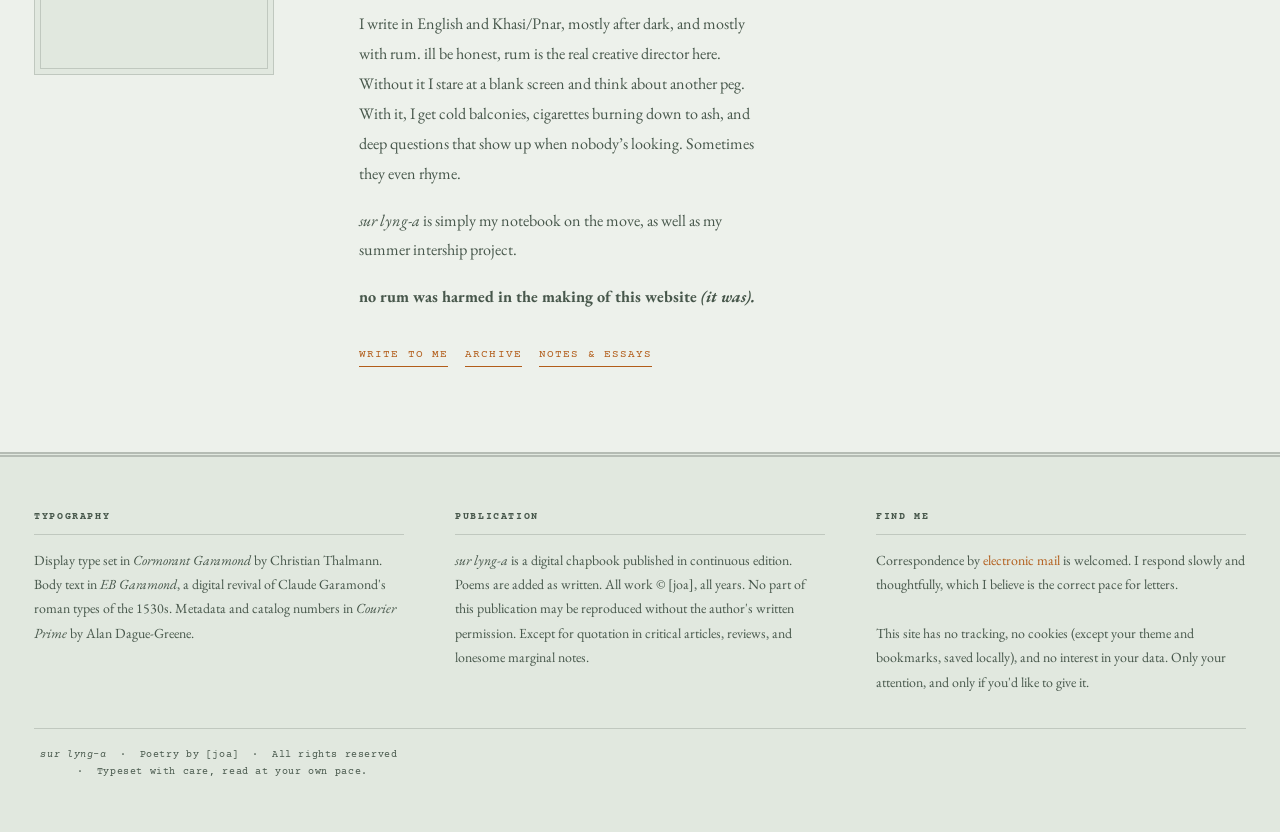
==== commit 1840e4dc: "updated themes" ====
--- a/index.html
+++ b/index.html
@@ -36,6 +36,63 @@
 
       <!-- Controls -->
       <div class="pub-topbar-controls">
+        <!-- Palette Switcher -->
+        <div class="palette-dropdown" id="palette-dropdown">
+          <button class="btn-icon palette-btn" id="palette-btn" title="Choose color atmosphere"
+            aria-label="Choose color atmosphere" aria-haspopup="true" aria-expanded="false">
+            <span class="palette-pip" aria-hidden="true"></span>
+            <span class="palette-btn-text">Palette:</span>
+            <span class="palette-current-label" id="palette-current-label">Pine</span>
+            <svg class="palette-chevron" viewBox="0 0 10 6" fill="none" stroke="currentColor" stroke-width="1.5" aria-hidden="true">
+              <path d="M1 1l4 4 4-4" />
+            </svg>
+          </button>
+
+          <div class="palette-menu" id="palette-menu" role="menu" aria-label="Choose color atmosphere" hidden>
+            <div class="palette-menu-heading">Color Atmosphere</div>
+            <button class="palette-option" data-palette="terracotta" role="menuitem" type="button">
+              <span class="palette-preview" style="--prev-bg:#F5EFE6; --prev-accent:#8C2D19; --prev-dark-bg:#161412; --prev-dark-accent:#C86D51;"></span>
+              <span class="palette-info">
+                <span class="palette-name">Aged Parchment</span>
+                <span class="palette-sub">Terracotta &amp; Forest</span>
+              </span>
+              <span class="palette-check" aria-hidden="true">◆</span>
+            </button>
+            <button class="palette-option active" data-palette="pine" role="menuitem" type="button">
+              <span class="palette-preview" style="--prev-bg:#EDF1EB; --prev-accent:#B25D1A; --prev-dark-bg:#111713; --prev-dark-accent:#E08C3C;"></span>
+              <span class="palette-info">
+                <span class="palette-name">Pine &amp; Amber</span>
+                <span class="palette-sub">Highland Mist &amp; Rum</span>
+              </span>
+              <span class="palette-check" aria-hidden="true">◆</span>
+            </button>
+            <button class="palette-option" data-palette="navy" role="menuitem" type="button">
+              <span class="palette-preview" style="--prev-bg:#EFF2F6; --prev-accent:#B3751E; --prev-dark-bg:#0E131C; --prev-dark-accent:#E2A140;"></span>
+              <span class="palette-info">
+                <span class="palette-name">Midnight Navy</span>
+                <span class="palette-sub">Inkwell &amp; Antique Brass</span>
+              </span>
+              <span class="palette-check" aria-hidden="true">◆</span>
+            </button>
+            <button class="palette-option" data-palette="espresso" role="menuitem" type="button">
+              <span class="palette-preview" style="--prev-bg:#F5F0E8; --prev-accent:#A35422; --prev-dark-bg:#15110E; --prev-dark-accent:#DA7935;"></span>
+              <span class="palette-info">
+                <span class="palette-name">Smoked Espresso</span>
+                <span class="palette-sub">Tobacco Ash &amp; Whiskey</span>
+              </span>
+              <span class="palette-check" aria-hidden="true">◆</span>
+            </button>
+            <button class="palette-option" data-palette="burgundy" role="menuitem" type="button">
+              <span class="palette-preview" style="--prev-bg:#F7F1F3; --prev-accent:#8C2440; --prev-dark-bg:#171015; --prev-dark-accent:#D4587B;"></span>
+              <span class="palette-info">
+                <span class="palette-name">Vintage Burgundy</span>
+                <span class="palette-sub">Wine Stain &amp; Pressed Rose</span>
+              </span>
+              <span class="palette-check" aria-hidden="true">◆</span>
+            </button>
+          </div>
+        </div>
+
         <!-- Bookmark Drawer trigger -->
         <button class="btn-icon" id="bookmark-drawer-btn" title="Open bookmarks drawer"
           aria-label="Open bookmarks drawer" aria-haspopup="dialog">
--- a/styles.css
+++ b/styles.css
@@ -7,9 +7,38 @@
 @import url('https://fonts.googleapis.com/css2?family=Cormorant+Garamond:ital,wght@0,400;0,600;1,400;1,600&family=EB+Garamond:ital,wght@0,400;1,400&family=Courier+Prime:ital,wght@0,400;1,400&display=swap');
 
 /* ============================================================
-   1. CUSTOM PROPERTIES — LIGHT MODE (Default: Aged Parchment)
+   1. CUSTOM PROPERTIES & PALETTES
    ============================================================ */
+
+/* Base typography, rhythm, and layout variables */
 :root {
+  --font-display:  'Cormorant Garamond', 'Georgia', serif;
+  --font-body:     'EB Garamond', 'Georgia', serif;
+  --font-mono:     'Courier Prime', 'Courier New', monospace;
+
+  --spacing-xs:   0.25rem;
+  --spacing-sm:   0.5rem;
+  --spacing-md:   1rem;
+  --spacing-lg:   2rem;
+  --spacing-xl:   3rem;
+  --spacing-2xl:  5rem;
+
+  --transition-fast:   150ms ease;
+  --transition-base:   300ms ease;
+  --transition-slow:   500ms ease;
+
+  --radius-sm:  2px;
+  --radius-md:  4px;
+
+  --max-prose:  58ch;
+  --max-wide:   72rem;
+}
+
+/* ────────────────────────────────────────────────────────────
+   PALETTE 1: AGED PARCHMENT (Classic Terracotta & Forest)
+   ──────────────────────────────────────────────────────────── */
+:root,
+[data-palette="terracotta"] {
   --bg-primary:       #F5EFE6;
   --bg-elevated:      #EBE3D5;
   --bg-overlay:       rgba(245, 239, 230, 0.96);
@@ -17,33 +46,13 @@
   --text-secondary:   #5C5346;
   --accent-primary:   #8C2D19;
   --accent-secondary: #2D4030;
+  --accent-contrast:  #FFFFFF;
+  --accent-subtle:    rgba(140, 45, 25, 0.08);
   --border-hairline:  rgba(30, 27, 24, 0.16);
   --border-double:    rgba(30, 27, 24, 0.22);
-
-  --font-display:  'Cormorant Garamond', 'Georgia', serif;
-  --font-body:     'EB Garamond', 'Georgia', serif;
-  --font-mono:     'Courier Prime', 'Courier New', monospace;
-
-  --spacing-xs:   0.25rem;
-  --spacing-sm:   0.5rem;
-  --spacing-md:   1rem;
-  --spacing-lg:   2rem;
-  --spacing-xl:   3rem;
-  --spacing-2xl:  5rem;
-
-  --transition-fast:   150ms ease;
-  --transition-base:   300ms ease;
-  --transition-slow:   500ms ease;
-
-  --radius-sm:  2px;
-  --radius-md:  4px;
-
-  --max-prose:  58ch;
-  --max-wide:   72rem;
-}
-
-/* ── Dark Mode Override (Midnight Ink / Candlelight) ── */
-[data-theme="dark"] {
+}
+[data-theme="dark"],
+[data-palette="terracotta"][data-theme="dark"] {
   --bg-primary:       #161412;
   --bg-elevated:      #211E1B;
   --bg-overlay:       rgba(22, 20, 18, 0.97);
@@ -51,8 +60,130 @@
   --text-secondary:   #9E9382;
   --accent-primary:   #C86D51;
   --accent-secondary: #7AAD85;
+  --accent-contrast:  #161412;
+  --accent-subtle:    rgba(200, 109, 81, 0.12);
   --border-hairline:  rgba(232, 223, 202, 0.14);
   --border-double:    rgba(232, 223, 202, 0.20);
+}
+
+/* ────────────────────────────────────────────────────────────
+   PALETTE 2: PINE & AMBER (Highland Mist & Rum)
+   ──────────────────────────────────────────────────────────── */
+[data-palette="pine"] {
+  --bg-primary:       #EDF1EB;
+  --bg-elevated:      #E1E8DF;
+  --bg-overlay:       rgba(237, 241, 235, 0.96);
+  --text-primary:     #18221B;
+  --text-secondary:   #47574B;
+  --accent-primary:   #B25D1A;
+  --accent-secondary: #2B4E38;
+  --accent-contrast:  #FFFFFF;
+  --accent-subtle:    rgba(178, 93, 26, 0.09);
+  --border-hairline:  rgba(24, 34, 27, 0.16);
+  --border-double:    rgba(24, 34, 27, 0.22);
+}
+[data-palette="pine"][data-theme="dark"] {
+  --bg-primary:       #111713;
+  --bg-elevated:      #1A231D;
+  --bg-overlay:       rgba(17, 23, 19, 0.97);
+  --text-primary:     #DAE4DC;
+  --text-secondary:   #8BA090;
+  --accent-primary:   #E08C3C;
+  --accent-secondary: #6EA77E;
+  --accent-contrast:  #111713;
+  --accent-subtle:    rgba(224, 140, 60, 0.12);
+  --border-hairline:  rgba(218, 228, 220, 0.14);
+  --border-double:    rgba(218, 228, 220, 0.20);
+}
+
+/* ────────────────────────────────────────────────────────────
+   PALETTE 3: MIDNIGHT NAVY (Inkwell & Antique Brass)
+   ──────────────────────────────────────────────────────────── */
+[data-palette="navy"] {
+  --bg-primary:       #EFF2F6;
+  --bg-elevated:      #E0E7F0;
+  --bg-overlay:       rgba(239, 242, 246, 0.96);
+  --text-primary:     #111A29;
+  --text-secondary:   #48586E;
+  --accent-primary:   #B3751E;
+  --accent-secondary: #2C4A6F;
+  --accent-contrast:  #FFFFFF;
+  --accent-subtle:    rgba(179, 117, 30, 0.09);
+  --border-hairline:  rgba(17, 26, 41, 0.16);
+  --border-double:    rgba(17, 26, 41, 0.22);
+}
+[data-palette="navy"][data-theme="dark"] {
+  --bg-primary:       #0E131C;
+  --bg-elevated:      #171E2B;
+  --bg-overlay:       rgba(14, 19, 28, 0.97);
+  --text-primary:     #DEE6F0;
+  --text-secondary:   #8799B0;
+  --accent-primary:   #E2A140;
+  --accent-secondary: #6392C2;
+  --accent-contrast:  #0E131C;
+  --accent-subtle:    rgba(226, 161, 64, 0.12);
+  --border-hairline:  rgba(222, 230, 240, 0.14);
+  --border-double:    rgba(222, 230, 240, 0.20);
+}
+
+/* ────────────────────────────────────────────────────────────
+   PALETTE 4: SMOKED ESPRESSO (Tobacco Ash & Whiskey)
+   ──────────────────────────────────────────────────────────── */
+[data-palette="espresso"] {
+  --bg-primary:       #F5F0E8;
+  --bg-elevated:      #E9E1D2;
+  --bg-overlay:       rgba(245, 240, 232, 0.96);
+  --text-primary:     #211914;
+  --text-secondary:   #5C4D41;
+  --accent-primary:   #A35422;
+  --accent-secondary: #523D2F;
+  --accent-contrast:  #FFFFFF;
+  --accent-subtle:    rgba(163, 84, 34, 0.09);
+  --border-hairline:  rgba(33, 25, 20, 0.16);
+  --border-double:    rgba(33, 25, 20, 0.22);
+}
+[data-palette="espresso"][data-theme="dark"] {
+  --bg-primary:       #15110E;
+  --bg-elevated:      #221C18;
+  --bg-overlay:       rgba(21, 17, 14, 0.97);
+  --text-primary:     #ECE1D1;
+  --text-secondary:   #A08E7E;
+  --accent-primary:   #DA7935;
+  --accent-secondary: #9B7759;
+  --accent-contrast:  #15110E;
+  --accent-subtle:    rgba(218, 121, 53, 0.12);
+  --border-hairline:  rgba(236, 225, 209, 0.14);
+  --border-double:    rgba(236, 225, 209, 0.20);
+}
+
+/* ────────────────────────────────────────────────────────────
+   PALETTE 5: VINTAGE BURGUNDY (Wine Stain & Pressed Rose)
+   ──────────────────────────────────────────────────────────── */
+[data-palette="burgundy"] {
+  --bg-primary:       #F7F1F3;
+  --bg-elevated:      #EBE1E4;
+  --bg-overlay:       rgba(247, 241, 243, 0.96);
+  --text-primary:     #24141B;
+  --text-secondary:   #5F4650;
+  --accent-primary:   #8C2440;
+  --accent-secondary: #4A303D;
+  --accent-contrast:  #FFFFFF;
+  --accent-subtle:    rgba(140, 36, 64, 0.09);
+  --border-hairline:  rgba(36, 20, 27, 0.16);
+  --border-double:    rgba(36, 20, 27, 0.22);
+}
+[data-palette="burgundy"][data-theme="dark"] {
+  --bg-primary:       #171015;
+  --bg-elevated:      #241A21;
+  --bg-overlay:       rgba(23, 16, 21, 0.97);
+  --text-primary:     #E9DBDF;
+  --text-secondary:   #A38992;
+  --accent-primary:   #D4587B;
+  --accent-secondary: #9E6B7D;
+  --accent-contrast:  #171015;
+  --accent-subtle:    rgba(212, 88, 123, 0.12);
+  --border-hairline:  rgba(233, 219, 223, 0.14);
+  --border-double:    rgba(233, 219, 223, 0.20);
 }
 
 /* ============================================================
@@ -193,6 +324,195 @@
   flex-shrink: 0;
 }
 
+/* ── Palette Switcher Dropdown ── */
+.palette-dropdown {
+  position: relative;
+  display: inline-block;
+}
+
+.palette-btn {
+  display: flex;
+  align-items: center;
+  gap: 0.38rem;
+  padding: 0.35rem 0.6rem;
+  font-family: var(--font-mono);
+  font-size: 0.65rem;
+  letter-spacing: 0.08em;
+  text-transform: uppercase;
+  color: var(--text-secondary);
+  border: 1px solid var(--border-hairline);
+  border-radius: var(--radius-sm);
+  background: transparent;
+  transition: all var(--transition-fast);
+  white-space: nowrap;
+}
+.palette-btn:hover,
+.palette-btn[aria-expanded="true"] {
+  color: var(--text-primary);
+  border-color: var(--border-double);
+  background: var(--bg-primary);
+}
+
+.palette-pip {
+  width: 9px;
+  height: 9px;
+  border-radius: 50%;
+  background: var(--accent-primary);
+  display: inline-block;
+  box-shadow: 0 0 0 1px var(--border-double);
+  flex-shrink: 0;
+  transition: background-color var(--transition-base);
+}
+
+.palette-btn-text {
+  opacity: 0.75;
+}
+
+.palette-current-label {
+  font-weight: 600;
+  color: var(--text-primary);
+}
+
+.palette-chevron {
+  width: 8px;
+  height: 5px;
+  margin-left: 0.1rem;
+  transition: transform var(--transition-fast);
+  opacity: 0.6;
+}
+.palette-btn[aria-expanded="true"] .palette-chevron {
+  transform: rotate(180deg);
+}
+
+.palette-menu {
+  position: absolute;
+  top: calc(100% + 6px);
+  right: 0;
+  width: 260px;
+  background: var(--bg-elevated);
+  border: 1px solid var(--border-double);
+  box-shadow: 0 8px 30px rgba(0, 0, 0, 0.18);
+  border-radius: var(--radius-sm);
+  padding: 0.5rem;
+  z-index: 1000;
+  display: flex;
+  flex-direction: column;
+  gap: 0.25rem;
+  opacity: 0;
+  visibility: hidden;
+  transform: translateY(-4px);
+  transition: opacity var(--transition-fast), transform var(--transition-fast), visibility var(--transition-fast);
+  backdrop-filter: blur(8px);
+}
+
+.palette-menu.open {
+  opacity: 1;
+  visibility: visible;
+  transform: translateY(0);
+}
+
+.palette-menu-heading {
+  font-family: var(--font-mono);
+  font-size: 0.58rem;
+  letter-spacing: 0.14em;
+  text-transform: uppercase;
+  color: var(--text-secondary);
+  padding: 0.3rem 0.5rem 0.25rem;
+  border-bottom: 1px solid var(--border-hairline);
+  margin-bottom: 0.25rem;
+}
+
+.palette-option {
+  display: flex;
+  align-items: center;
+  gap: 0.65rem;
+  width: 100%;
+  padding: 0.45rem 0.55rem;
+  border-radius: var(--radius-sm);
+  border: 1px solid transparent;
+  text-align: left;
+  background: transparent;
+  cursor: pointer;
+  color: var(--text-primary);
+  transition: background var(--transition-fast), border-color var(--transition-fast);
+}
+
+.palette-option:hover,
+.palette-option:focus-visible {
+  background: var(--bg-primary);
+  border-color: var(--border-hairline);
+  outline: none;
+}
+
+.palette-option.active {
+  background: var(--bg-primary);
+  border-color: var(--border-double);
+}
+
+.palette-preview {
+  width: 22px;
+  height: 22px;
+  border-radius: 50%;
+  position: relative;
+  overflow: hidden;
+  border: 1px solid var(--border-hairline);
+  flex-shrink: 0;
+  background: var(--prev-bg);
+  box-shadow: 0 1px 3px rgba(0, 0, 0, 0.08);
+}
+
+.palette-preview::after {
+  content: '';
+  position: absolute;
+  top: 0;
+  right: 0;
+  width: 50%;
+  height: 100%;
+  background: var(--prev-accent);
+}
+
+[data-theme="dark"] .palette-preview {
+  background: var(--prev-dark-bg, var(--prev-bg));
+}
+[data-theme="dark"] .palette-preview::after {
+  background: var(--prev-dark-accent, var(--prev-accent));
+}
+
+.palette-info {
+  display: flex;
+  flex-direction: column;
+  flex-grow: 1;
+  min-width: 0;
+}
+
+.palette-name {
+  font-family: var(--font-display);
+  font-size: 0.98rem;
+  line-height: 1.15;
+  color: var(--text-primary);
+}
+
+.palette-sub {
+  font-family: var(--font-mono);
+  font-size: 0.55rem;
+  color: var(--text-secondary);
+  letter-spacing: 0.04em;
+  white-space: nowrap;
+  overflow: hidden;
+  text-overflow: ellipsis;
+}
+
+.palette-check {
+  font-size: 0.65rem;
+  color: var(--accent-primary);
+  opacity: 0;
+  transition: opacity var(--transition-fast);
+}
+
+.palette-option.active .palette-check {
+  opacity: 1;
+}
+
 /* ── Masthead ── */
 .masthead {
   text-align: center;
@@ -463,10 +783,7 @@
 .search-input::placeholder { color: var(--text-secondary); opacity: 0.7; }
 .search-input:focus {
   border-color: var(--border-double);
-  box-shadow: 0 0 0 2px rgba(140, 45, 25, 0.08);
-}
-[data-theme="dark"] .search-input:focus {
-  box-shadow: 0 0 0 2px rgba(200, 109, 81, 0.1);
+  box-shadow: 0 0 0 2px var(--accent-subtle);
 }
 
 .search-icon {
@@ -506,7 +823,7 @@
 .filter-pill.active {
   background: var(--accent-primary);
   border-color: var(--accent-primary);
-  color: #fff;
+  color: var(--accent-contrast, #fff);
 }
 
 .filter-count {
@@ -878,10 +1195,7 @@
 .reader-control-btn.bookmarked {
   color: var(--accent-primary);
   border-color: var(--accent-primary);
-  background: rgba(140, 45, 25, 0.07);
-}
-[data-theme="dark"] .reader-control-btn.bookmarked {
-  background: rgba(200, 109, 81, 0.1);
+  background: var(--accent-subtle);
 }
 
 .reader-control-btn svg { width: 14px; height: 14px; }
@@ -1368,11 +1682,31 @@
     gap: 0.4rem;
   }
 
-  .btn-icon {
+  .btn-icon,
+  .palette-btn {
     min-height: 38px;
-    padding: 0.4rem 0.65rem;
+    padding: 0.4rem 0.55rem;
     font-size: 0.62rem;
     touch-action: manipulation;
+  }
+
+  @media (max-width: 520px) {
+    .palette-menu {
+      right: -40px;
+      width: 240px;
+    }
+  }
+
+  @media (max-width: 440px) {
+    .palette-btn-text,
+    .pub-topbar-controls .theme-label,
+    #bookmark-drawer-btn > span:not(#bookmark-count) {
+      display: none;
+    }
+    .palette-menu {
+      right: -80px;
+      width: 230px;
+    }
   }
 
   .masthead {
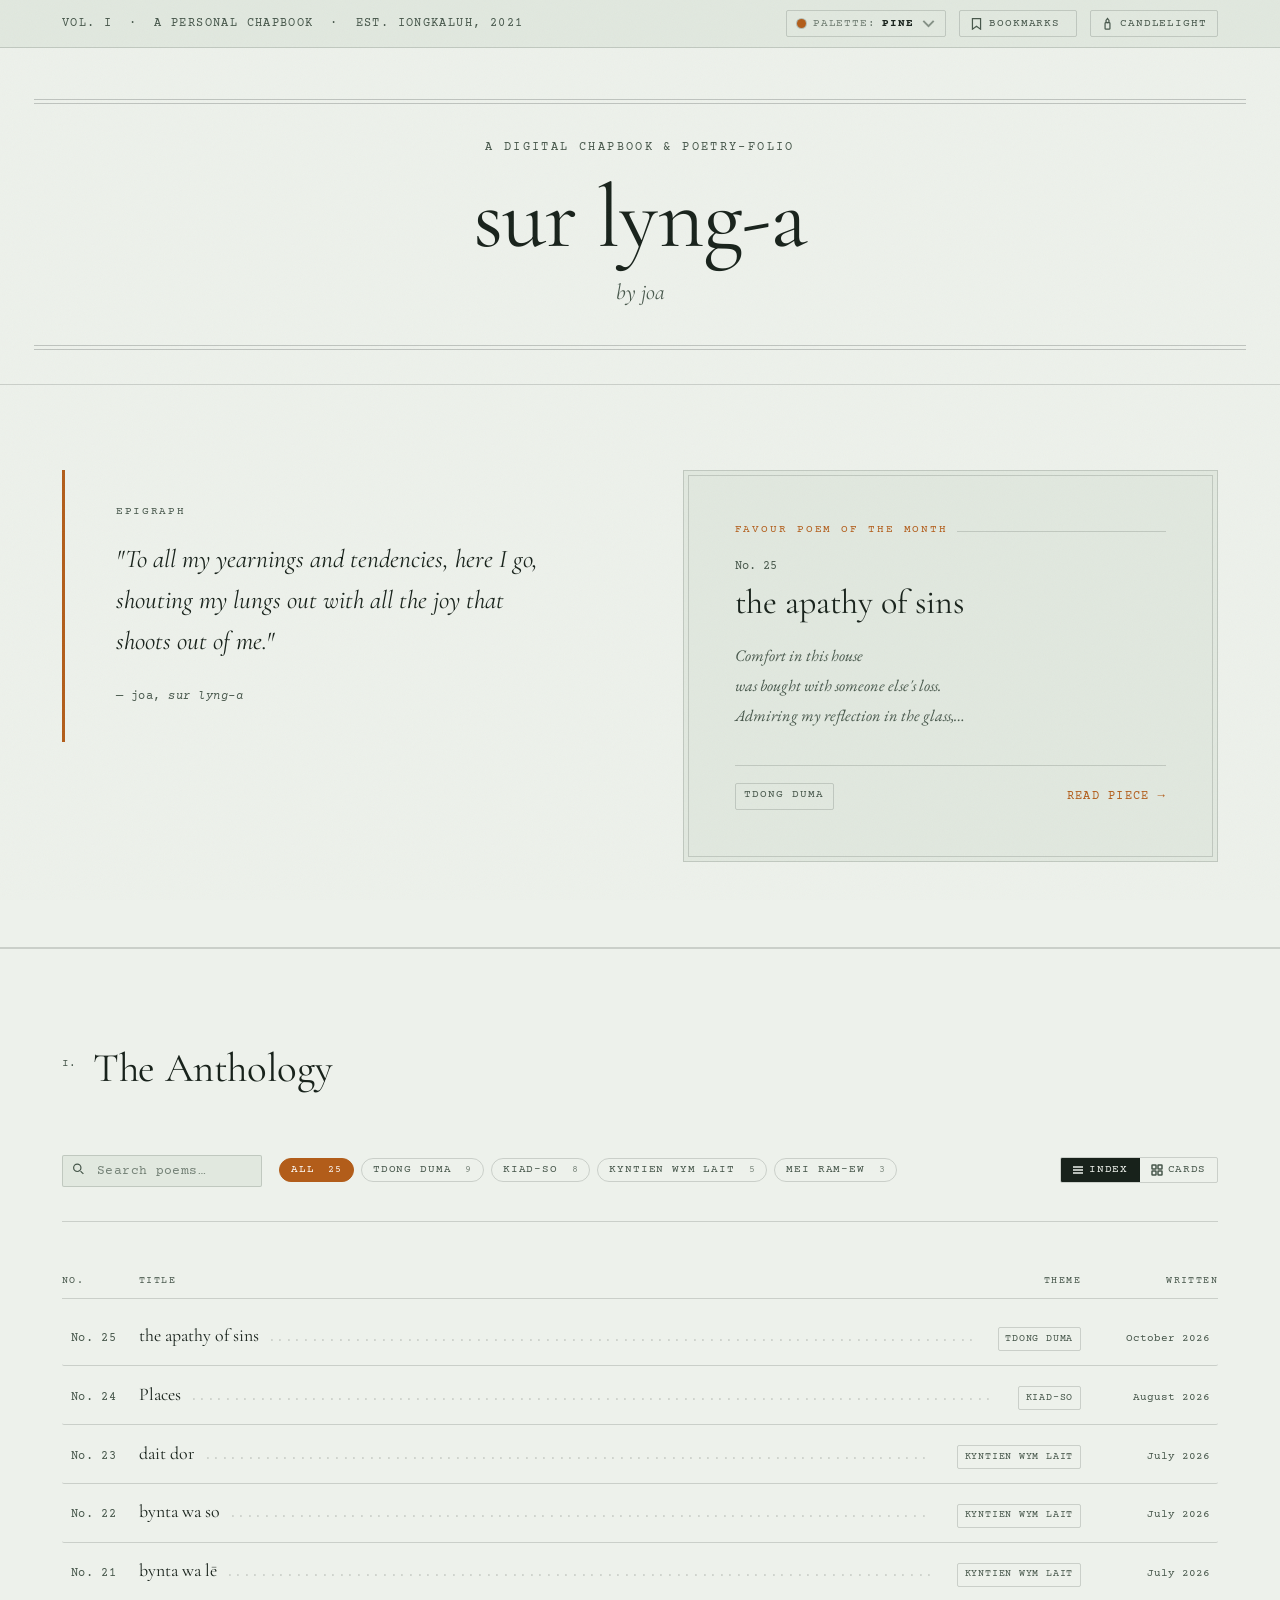
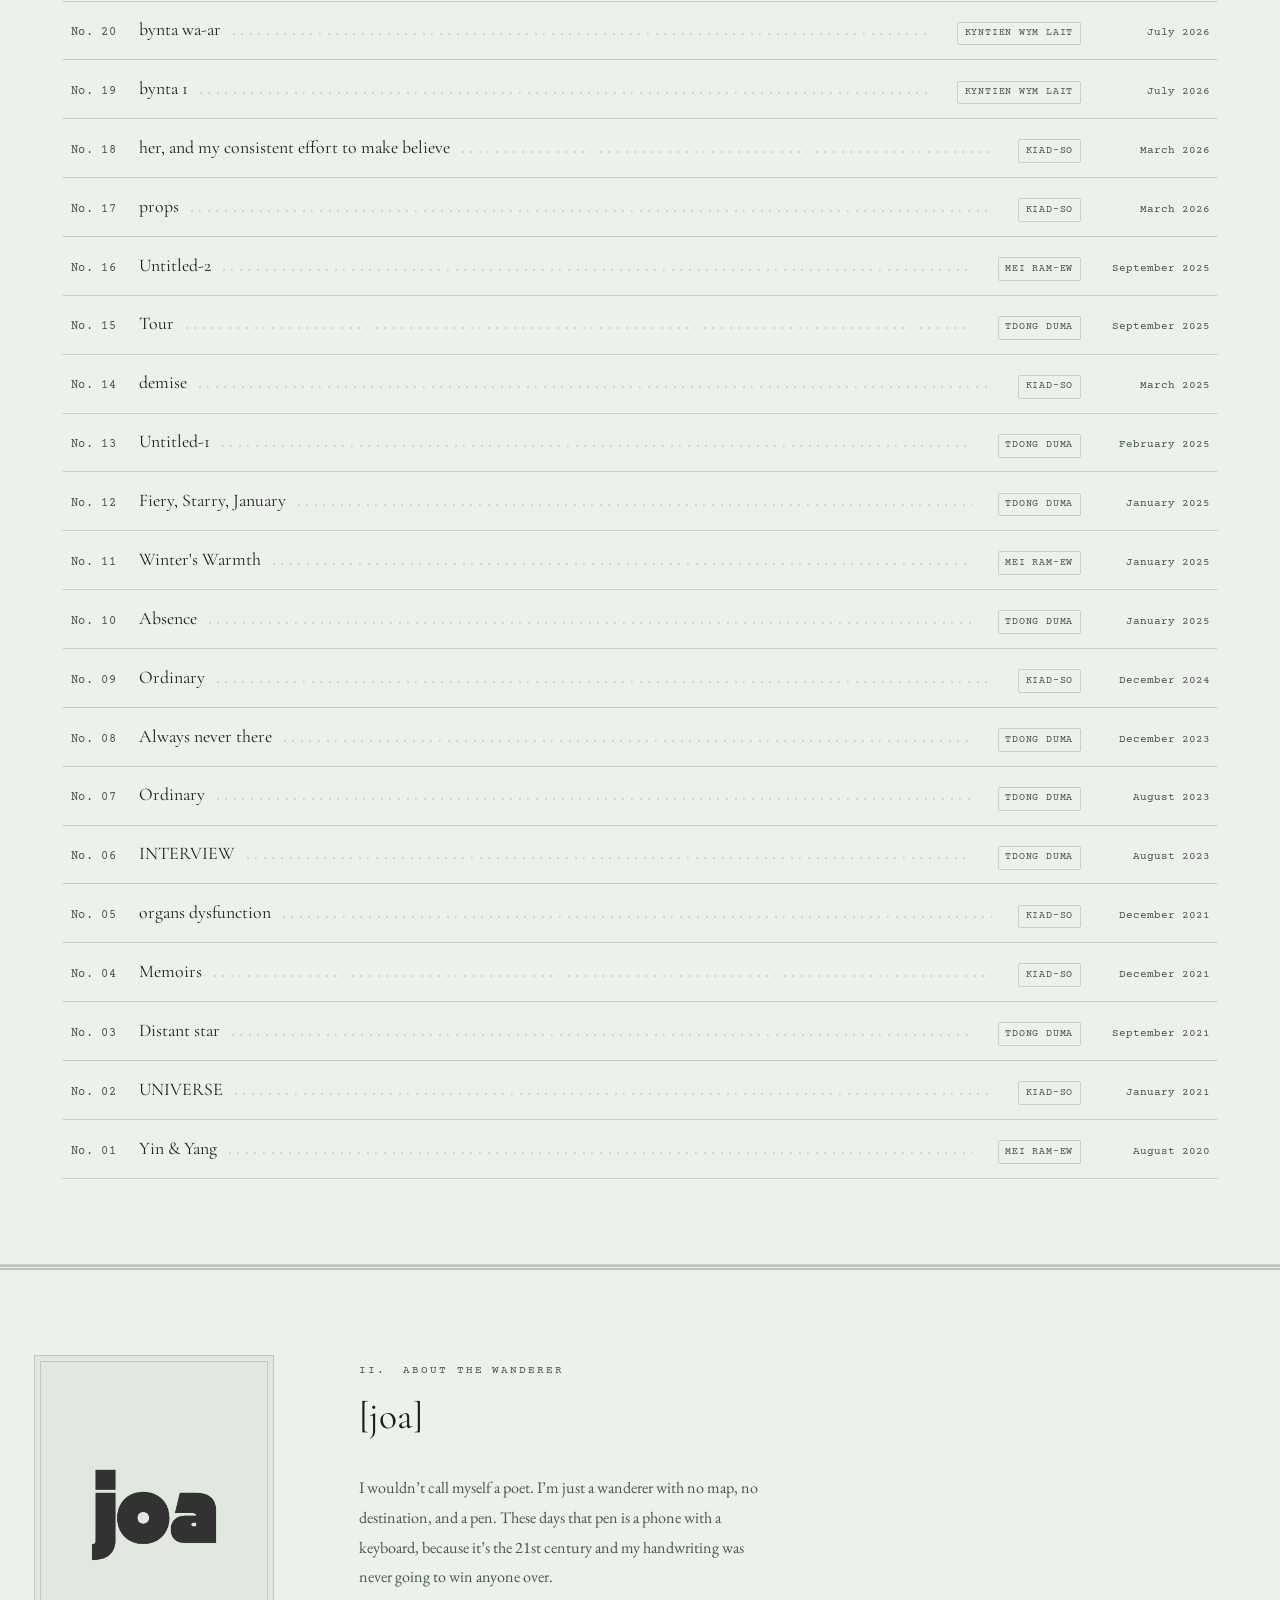
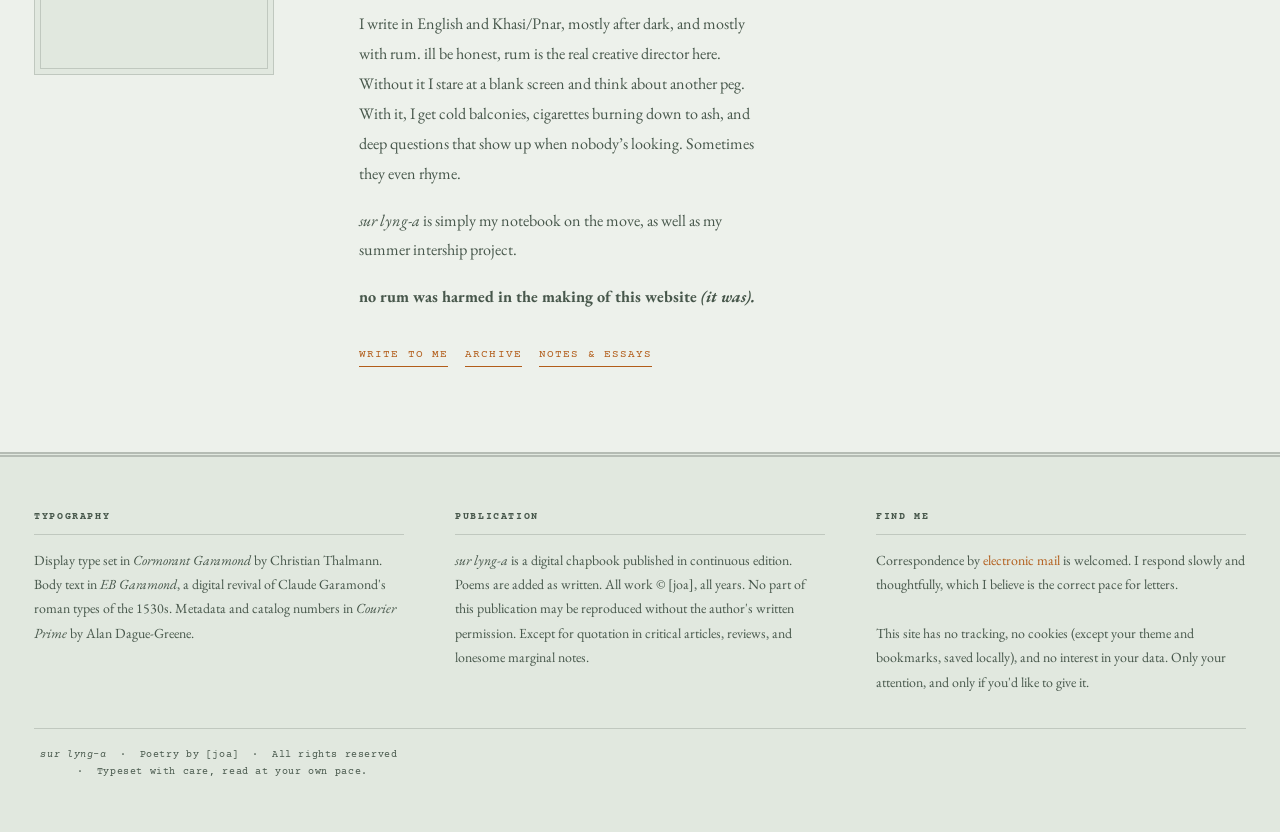
==== commit 4f97e874: "updated favicons?" ====
--- a/index.html
+++ b/index.html
@@ -6,6 +6,11 @@
   <meta name="viewport" content="width=device-width, initial-scale=1.0, viewport-fit=cover" />
   <meta name="description" content="sur lyng-a — A poetry portfolio and digital chapbook by [joa]" />
   <title>sur lyng-a — poetry by [joa]</title>
+
+  <!-- Favicon -->
+  <link rel="icon" type="image/svg+xml" href="favicon.svg" />
+  <link rel="icon" type="image/png" href="favicon.png" />
+  <link rel="apple-touch-icon" href="favicon.png" />
 
   <!-- Fonts -->
   <link rel="preconnect" href="https://fonts.googleapis.com" />
@@ -271,14 +276,9 @@
   <section class="about-section" id="about" aria-label="About the wanderer">
     <div class="about-inner">
 
-      <!-- Portrait placeholder -->
-      <div class="about-portrait-frame" role="img" aria-label="Author portrait placeholder">
-        <!-- Person silhouette icon -->
-        <svg class="portrait-icon" viewBox="0 0 48 48" fill="currentColor" aria-hidden="true">
-          <circle cx="24" cy="16" r="10" />
-          <path d="M4 44c0-11 9-20 20-20s20 9 20 20" />
-        </svg>
-        <span class="portrait-label">Portrait</span>
+      <!-- Author mark / logo -->
+      <div class="about-portrait-frame" role="img" aria-label="joa — author mark">
+        <img src="logo.png" alt="joa" class="about-logo-img" width="160" height="120" />
       </div>
 
       <!-- Bio text -->
--- a/styles.css
+++ b/styles.css
@@ -1504,12 +1504,30 @@
   gap: var(--spacing-sm);
   color: var(--text-secondary);
   position: relative;
+  padding: var(--spacing-md);
 }
 .about-portrait-frame::before {
   content: '';
   position: absolute;
   inset: 5px;
   border: 1px solid var(--border-hairline);
+  pointer-events: none;
+}
+
+.about-logo-img {
+  max-width: 140px;
+  width: 68%;
+  height: auto;
+  display: block;
+  z-index: 1;
+  opacity: 0.9;
+  transition: opacity var(--transition-base), filter var(--transition-base);
+}
+.about-portrait-frame:hover .about-logo-img {
+  opacity: 1;
+}
+[data-theme="dark"] .about-logo-img {
+  filter: invert(0.92);
 }
 
 .portrait-icon {
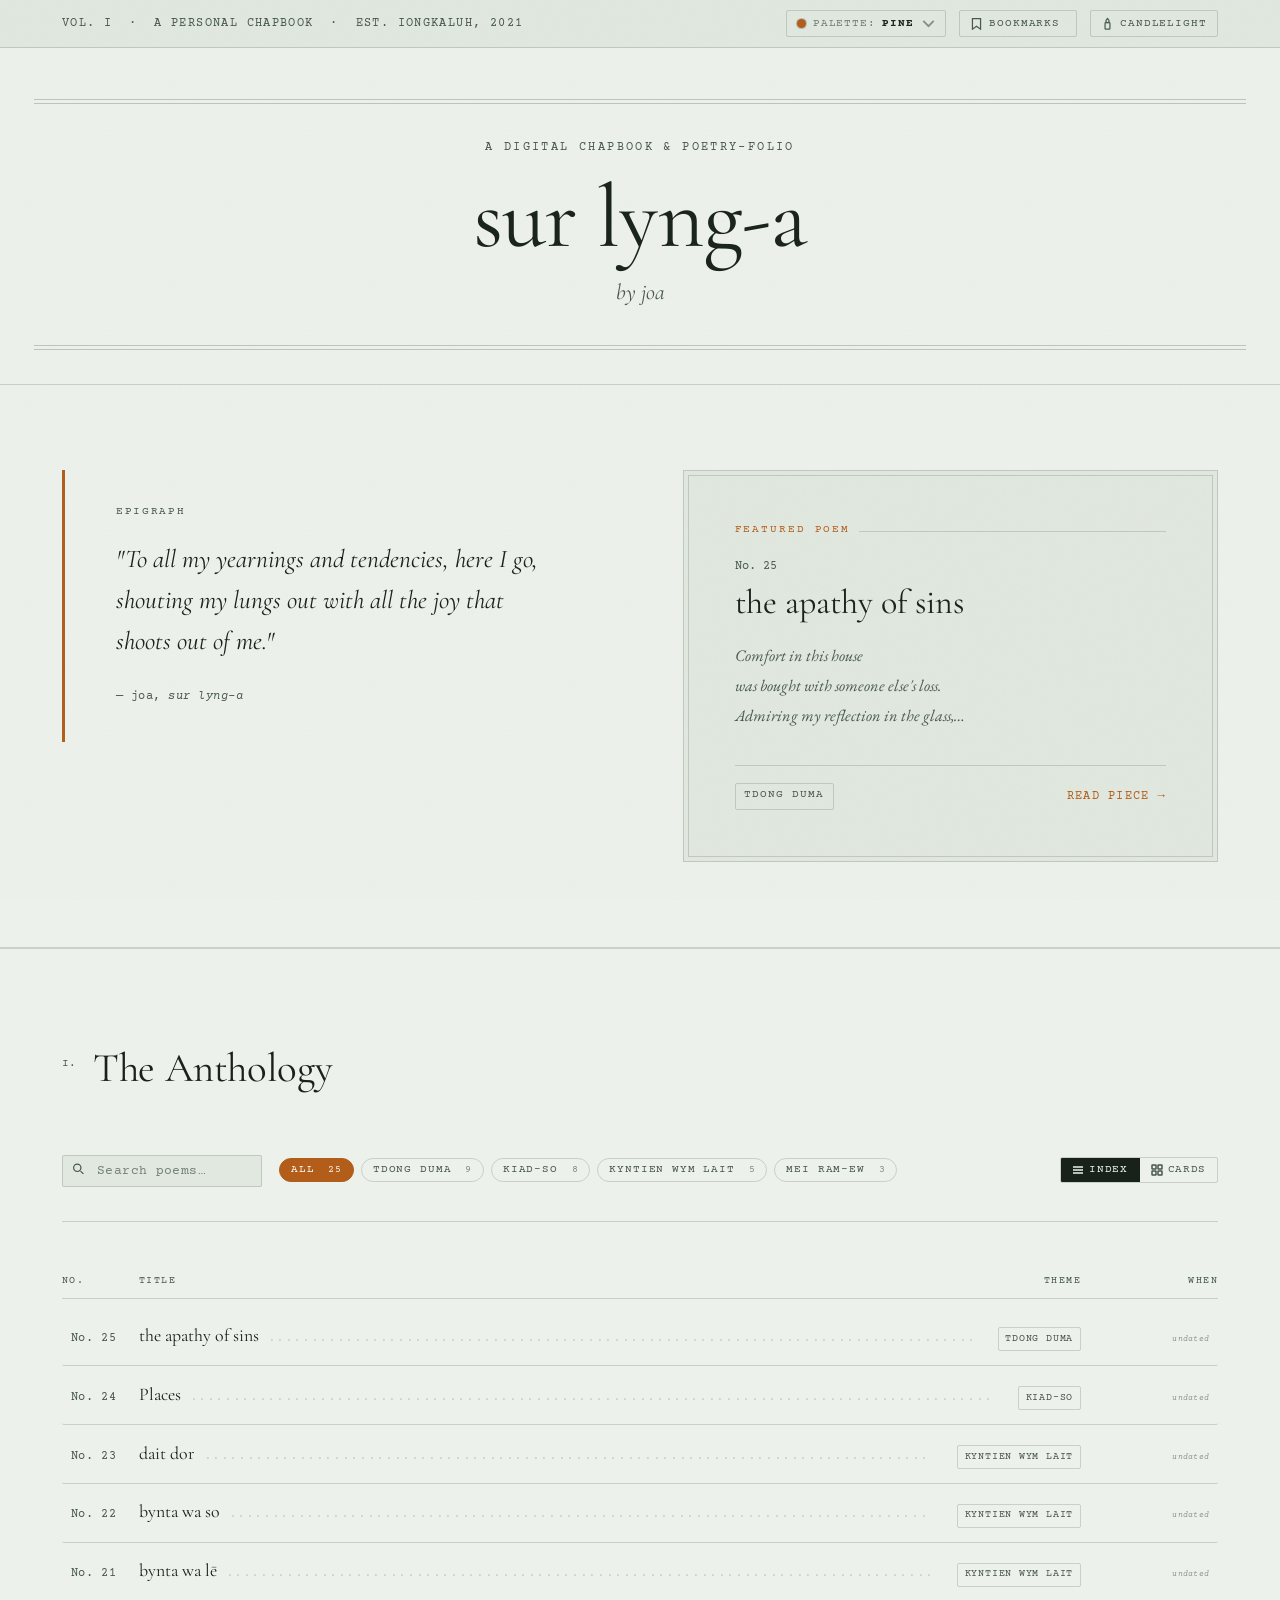
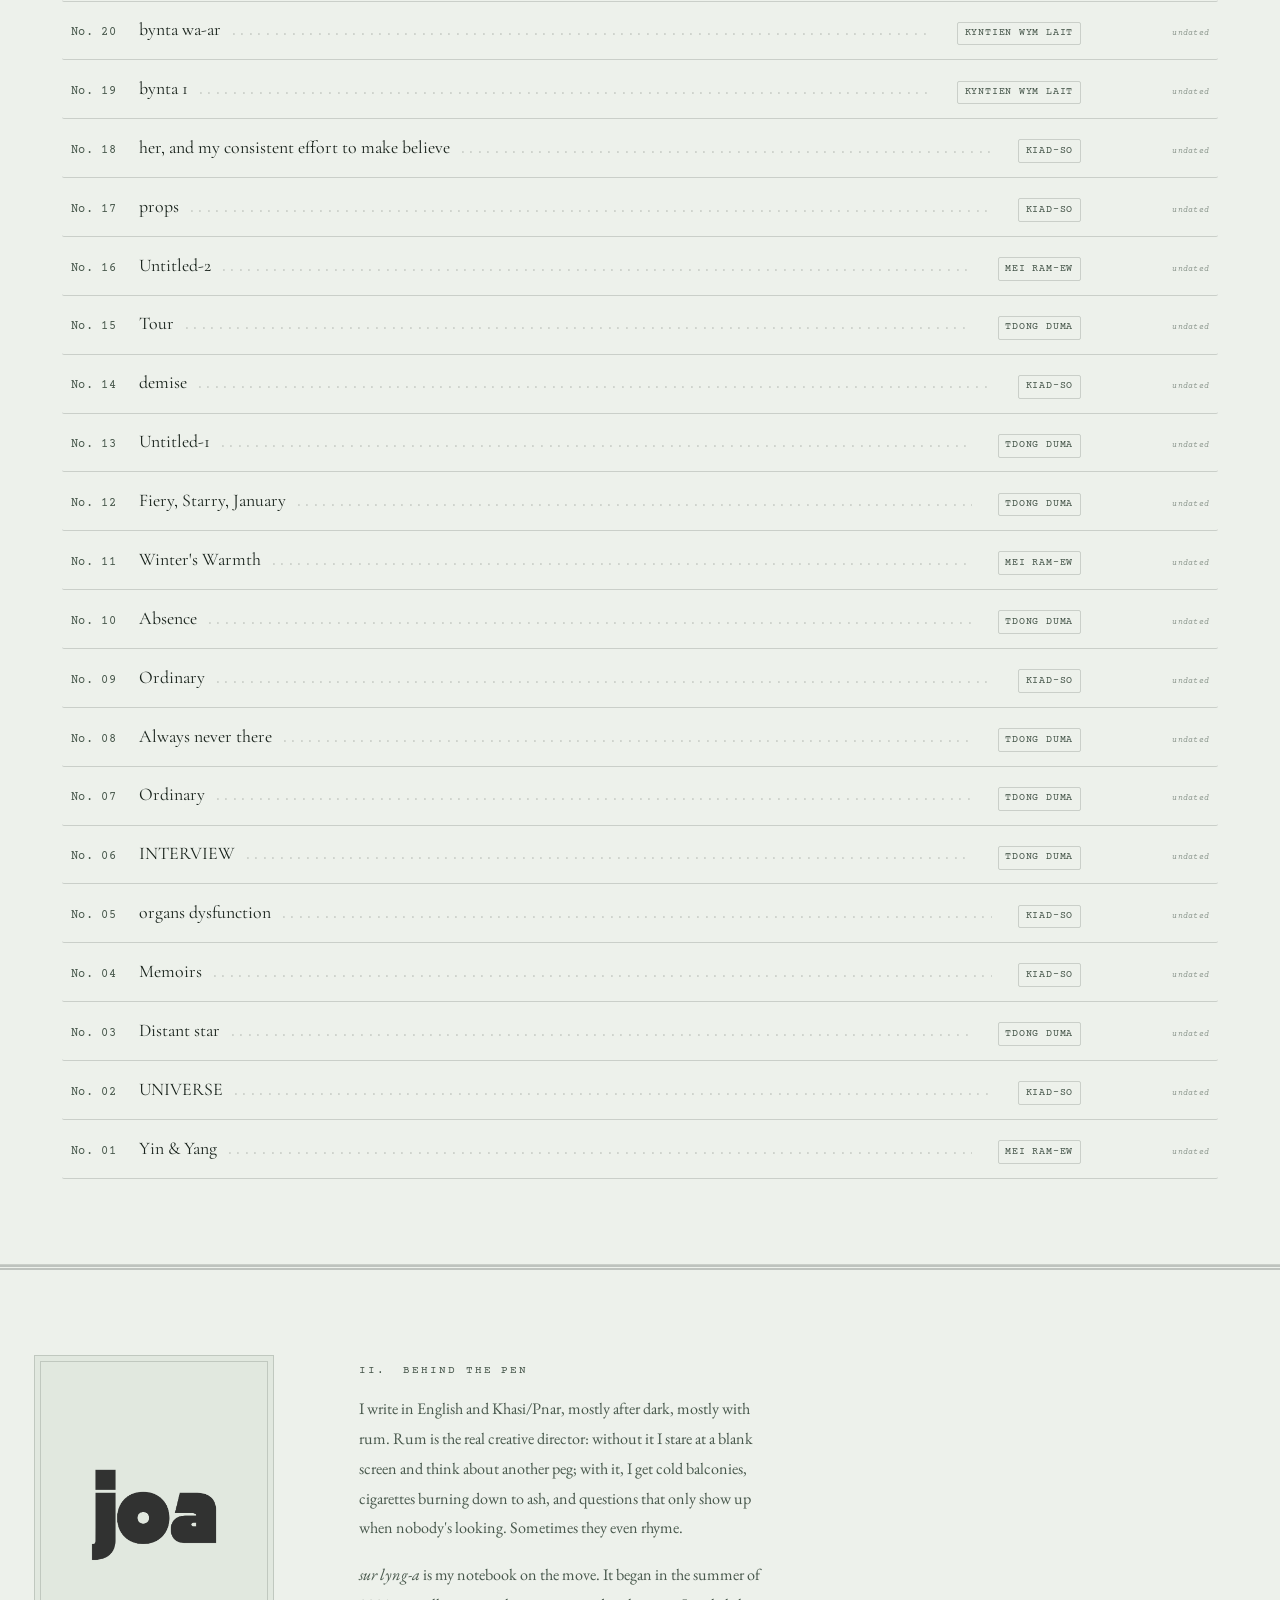
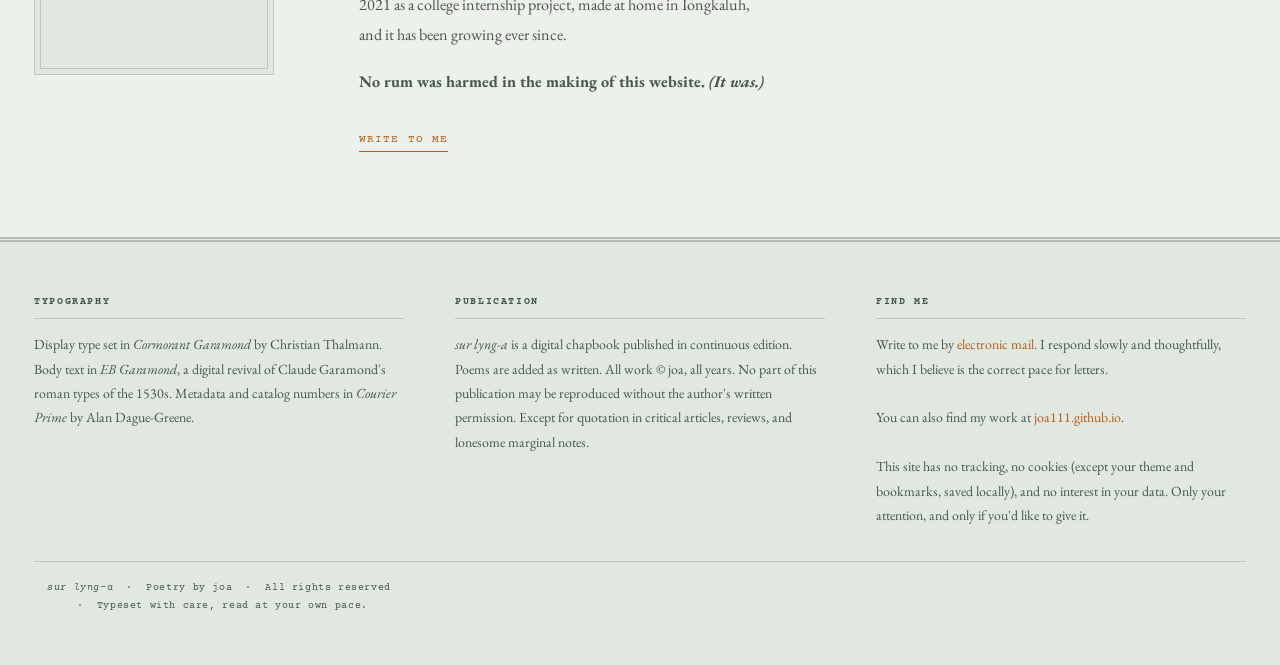
==== commit d7140faa: "added translation" ====
--- a/index.html
+++ b/index.html
@@ -1,11 +1,11 @@
-<!DOCTYPE html>
+﻿<!DOCTYPE html>
 <html lang="en">
 
 <head>
   <meta charset="UTF-8" />
   <meta name="viewport" content="width=device-width, initial-scale=1.0, viewport-fit=cover" />
-  <meta name="description" content="sur lyng-a — A poetry portfolio and digital chapbook by [joa]" />
-  <title>sur lyng-a — poetry by [joa]</title>
+  <meta name="description" content="sur lyng-a – A poetry portfolio and digital chapbook by joa" />
+  <title>sur lyng-a — poetry by joa</title>
 
   <!-- Favicon -->
   <link rel="icon" type="image/svg+xml" href="favicon.svg" />
@@ -161,8 +161,9 @@
     <div class="hero-featured" role="article" aria-label="Featured poem">
       <div id="hero-featured-wrap">
         <!-- Populated by JS -->
-        <div class="featured-label">Featured Poem of the Month</div>
-        <p style="font-family:var(--font-mono);font-size:0.7rem;color:var(--text-secondary);">Loading…</p>
+        <div class="featured-label">Featured Poem</div>
+        <p class="featured-loading-msg" style="font-family:var(--font-mono);font-size:0.7rem;color:var(--text-secondary);">Loading…</p>
+        <noscript><p style="font-family:var(--font-mono);font-size:0.7rem;color:var(--text-secondary);">JavaScript is required to display poems.</p></noscript>
       </div>
     </div>
 
@@ -248,7 +249,7 @@
           <div class="toc-col-label">No.</div>
           <div class="toc-col-label">Title</div>
           <div class="toc-col-label">Theme</div>
-          <div class="toc-col-label" style="text-align:right;">Written</div>
+          <div class="toc-col-label" style="text-align:right;">When</div>
         </div>
 
         <!-- Rows populated by JS -->
@@ -260,7 +261,7 @@
       <div class="grid-view" id="grid-body" role="list" aria-label="Poem cards"></div>
 
       <!-- ── EMPTY STATE ── -->
-      <div class="empty-state" id="empty-state" role="status" aria-live="polite">
+      <div class="empty-state" id="empty-state" role="status" aria-live="polite" hidden>
         <p>No poems found.</p>
         <small>Try adjusting your search or filter.</small>
       </div>
@@ -271,9 +272,9 @@
   <hr class="section-rule" />
 
   <!-- ═══════════════════════════════════════════════════════
-     ABOUT THE WANDERER
-     ═══════════════════════════════════════════════════════ -->
-  <section class="about-section" id="about" aria-label="About the wanderer">
+     ABOUT BEHIND THE PEN
+     ═══════════════════════════════════════════════════════ -->
+  <section class="about-section" id="about" aria-label="Behind the Pen">
     <div class="about-inner">
 
       <!-- Author mark / logo -->
@@ -283,31 +284,25 @@
 
       <!-- Bio text -->
       <div class="about-text">
-        <p class="about-section-label">II. &nbsp;About the Wanderer</p>
-        <h2 class="about-title">[joa]</h2>
+        <p class="about-section-label">II. &nbsp;Behind the Pen</p>
+        
 
         <p class="about-bio">
-          I wouldn’t call myself a poet. I’m just a wanderer with no map, no destination, and a pen.
-          These days that pen is a phone with a keyboard,
-          because it’s the 21st century and my handwriting was never going to win anyone over.
+          I write in English and Khasi/Pnar, mostly after dark, mostly with rum. Rum is the real creative director: without it I stare at a blank screen and think about another peg; with it, I get cold balconies, cigarettes burning down to ash, and questions that only show up when nobody&#x27;s looking. Sometimes they even rhyme.
         </p>
         <p class="about-bio">
-          I write in English and Khasi/Pnar, mostly after dark, and mostly with rum. ill be honest, rum is the real
-          creative director here.
-          Without it I stare at a blank screen and think about another peg. With it, I get cold balconies, cigarettes
-          burning down to ash, and deep questions that show up when nobody’s looking. Sometimes they even rhyme.
+          <em>sur lyng-a</em> is my notebook on the move. It began in the summer of 2021 as a college internship project, made at home in Iongkaluh, and it has been growing ever since.
         </p>
         <p class="about-bio">
-          <em>sur lyng-a</em> is simply my notebook on the move, as well as my summer intership project.
+          <b>No rum was harmed in the making of this website. <em>(It was.)</em></b>
         </p>
-        <p class="about-bio">
-          <b>no rum was harmed in the making of this website <em>(it was).</em></b>
-        </p>
+
+        
 
         <div class="about-links">
           <a href="mailto:gjdkhar@gmail.com" class="about-link">Write to me</a>
-          <a href="#" class="about-link">Archive</a>
-          <a href="#" class="about-link">Notes &amp; Essays</a>
+          <!-- restore when pages exist --><a href="#" class="about-link" hidden>Archive</a>
+          <!-- restore when pages exist --><a href="#" class="about-link" hidden>Notes &amp; Essays</a>
         </div>
       </div>
 
@@ -335,7 +330,7 @@
         <h3 class="colophon-heading">Publication</h3>
         <p class="colophon-body">
           <em>sur lyng-a</em> is a digital chapbook published in continuous edition. Poems are added as written. All
-          work &copy; [joa], all years. No part of this publication may be reproduced without the author's written
+          work &copy; joa, all years. No part of this publication may be reproduced without the author's written
           permission. Except for quotation in critical articles, reviews, and lonesome marginal notes.
         </p>
       </div>
@@ -344,11 +339,11 @@
       <div>
         <h3 class="colophon-heading">Find Me</h3>
         <p class="colophon-body">
-          Correspondence by <a href="mailto:joa@example.com">electronic mail</a> is welcomed. I respond slowly and
-          thoughtfully, which I believe is the correct pace for letters.
+          Write to me by <a href="mailto:gjdkhar@gmail.com">electronic mail</a>. I respond slowly and thoughtfully, which I believe is the correct pace for letters.
           <br /><br />
-          This site has no tracking, no cookies (except your theme and bookmarks, saved locally), and no interest in
-          your data. Only your attention, and only if you'd like to give it.
+          You can also find my work at <a href="https://joa111.github.io" target="_blank" rel="noopener">joa111.github.io</a>.
+          <br /><br />
+          This site has no tracking, no cookies (except your theme and bookmarks, saved locally), and no interest in your data. Only your attention, and only if you'd like to give it.
         </p>
       </div>
 
@@ -356,7 +351,7 @@
 
     <div class="colophon-inner colophon-bottom">
       <p class="colophon-copyright">
-        <em>sur lyng-a</em> &nbsp;·&nbsp; Poetry by [joa] &nbsp;·&nbsp; All rights reserved &nbsp;·&nbsp;
+        <em>sur lyng-a</em> &nbsp;·&nbsp; Poetry by joa &nbsp;·&nbsp; All rights reserved &nbsp;·&nbsp;
         Typeset with care, read at your own pace.
       </p>
     </div>
@@ -458,9 +453,9 @@
             aria-hidden="true">
             <polyline points="4,2 10,7 4,12" />
           </svg>
-          Wanderer's Margin Note
-        </button>
-        <div class="margin-note-body" id="margin-body" role="region" aria-label="Wanderer's margin note"></div>
+          Margin Note
+        </button>
+        <div class="margin-note-body" id="margin-body" role="region" aria-label="Margin note"></div>
       </div>
 
     </div><!-- /reader-content -->
--- a/styles.css
+++ b/styles.css
@@ -1,6 +1,6 @@
-/* ============================================================
+﻿/* ============================================================
    sur lyng-a — Stylesheet
-   Author: [joa]
+   Author: joa
    ============================================================ */
 
 /* ── Google Fonts ── */
@@ -815,6 +815,7 @@
   color: var(--text-secondary);
   transition: all var(--transition-fast);
   white-space: nowrap;
+  position: relative; /* needed for tooltip positioning */
 }
 .filter-pill:hover {
   border-color: var(--accent-primary);
@@ -970,6 +971,16 @@
   color: var(--text-secondary);
   text-align: right;
   padding-right: 0.5rem;
+}
+
+/* undated placeholder — muted Courier Prime, same catalog-metadata register */
+.meta-undated {
+  font-family: var(--font-mono);
+  font-size: 0.75em;
+  color: var(--text-secondary);
+  opacity: 0.6;
+  font-style: italic;
+  letter-spacing: 0.04em;
 }
 
 /* ── Bookmark ribbon indicator on TOC row ── */
@@ -1103,7 +1114,7 @@
   display: none;
   width: 100%;
 }
-.empty-state.visible { display: block; }
+.empty-state.visible { display: block !important; } /* overrides HTML hidden attr */
 
 .empty-state p {
   font-family: var(--font-display);
@@ -2048,6 +2059,96 @@
   }
 }
 
+
+/* ============================================================
+   14. THEME GLOSS TOOLTIPS
+   ============================================================ */
+
+/* filter-pill already has position:relative added in section 5 */
+
+.theme-tooltip {
+  /* Position: above trigger by default */
+  position: absolute;
+  bottom: calc(100% + 7px);
+  left: 50%;
+  transform: translateX(-50%);
+  z-index: 200;
+
+  /* Aesthetic: margin-note, not UI popover */
+  background: var(--bg-elevated);
+  border: 1px solid var(--border-hairline);
+  border-radius: var(--radius-sm);
+  box-shadow: 0 2px 6px rgba(0, 0, 0, 0.07);  /* very soft only */
+
+  /* Typography: EB Garamond italic */
+  font-family: var(--font-body);
+  font-style: italic;
+  font-size: 0.875rem;
+  line-height: 1.4;
+  color: var(--text-primary);
+  max-width: 220px;
+  min-width: 80px;
+  padding: 0.4rem 0.65rem;
+  white-space: normal;
+  text-align: left;
+  word-break: break-word;
+
+  /* Hidden by default — fade in/out */
+  opacity: 0;
+  pointer-events: none;
+  transition: opacity 130ms ease;
+}
+
+/* Arrow — points down toward the chip */
+.theme-tooltip::after {
+  content: '';
+  position: absolute;
+  top: 100%;
+  left: 50%;
+  transform: translateX(-50%);
+  border: 5px solid transparent;
+  border-top-color: var(--border-hairline);
+}
+
+/* Show: hover, focus-within, or touch-toggle class */
+.filter-pill:hover .theme-tooltip,
+.filter-pill:focus-within .theme-tooltip,
+.filter-pill.tooltip-open .theme-tooltip {
+  opacity: 1;
+  pointer-events: auto;
+}
+
+/* Flip below when near top of viewport (.tooltip-flip set by JS) */
+.filter-pill.tooltip-flip .theme-tooltip {
+  bottom: auto;
+  top: calc(100% + 7px);
+}
+.filter-pill.tooltip-flip .theme-tooltip::after {
+  top: auto;
+  bottom: 100%;
+  border-top-color: transparent;
+  border-bottom-color: var(--border-hairline);
+}
+
+/* Clamp at very narrow viewports (360px) */
+@media (max-width: 400px) {
+  .theme-tooltip {
+    left: 0;
+    transform: none;
+    max-width: min(220px, 78vw);
+  }
+  .theme-tooltip::after {
+    left: 24px;
+    transform: none;
+  }
+}
+
+/* Respect reduced motion */
+@media (prefers-reduced-motion: reduce) {
+  .theme-tooltip {
+    transition: none;
+  }
+}
 /* ============================================================
    13. ANIMATIONS & TRANSITIONS
    ============================================================ */
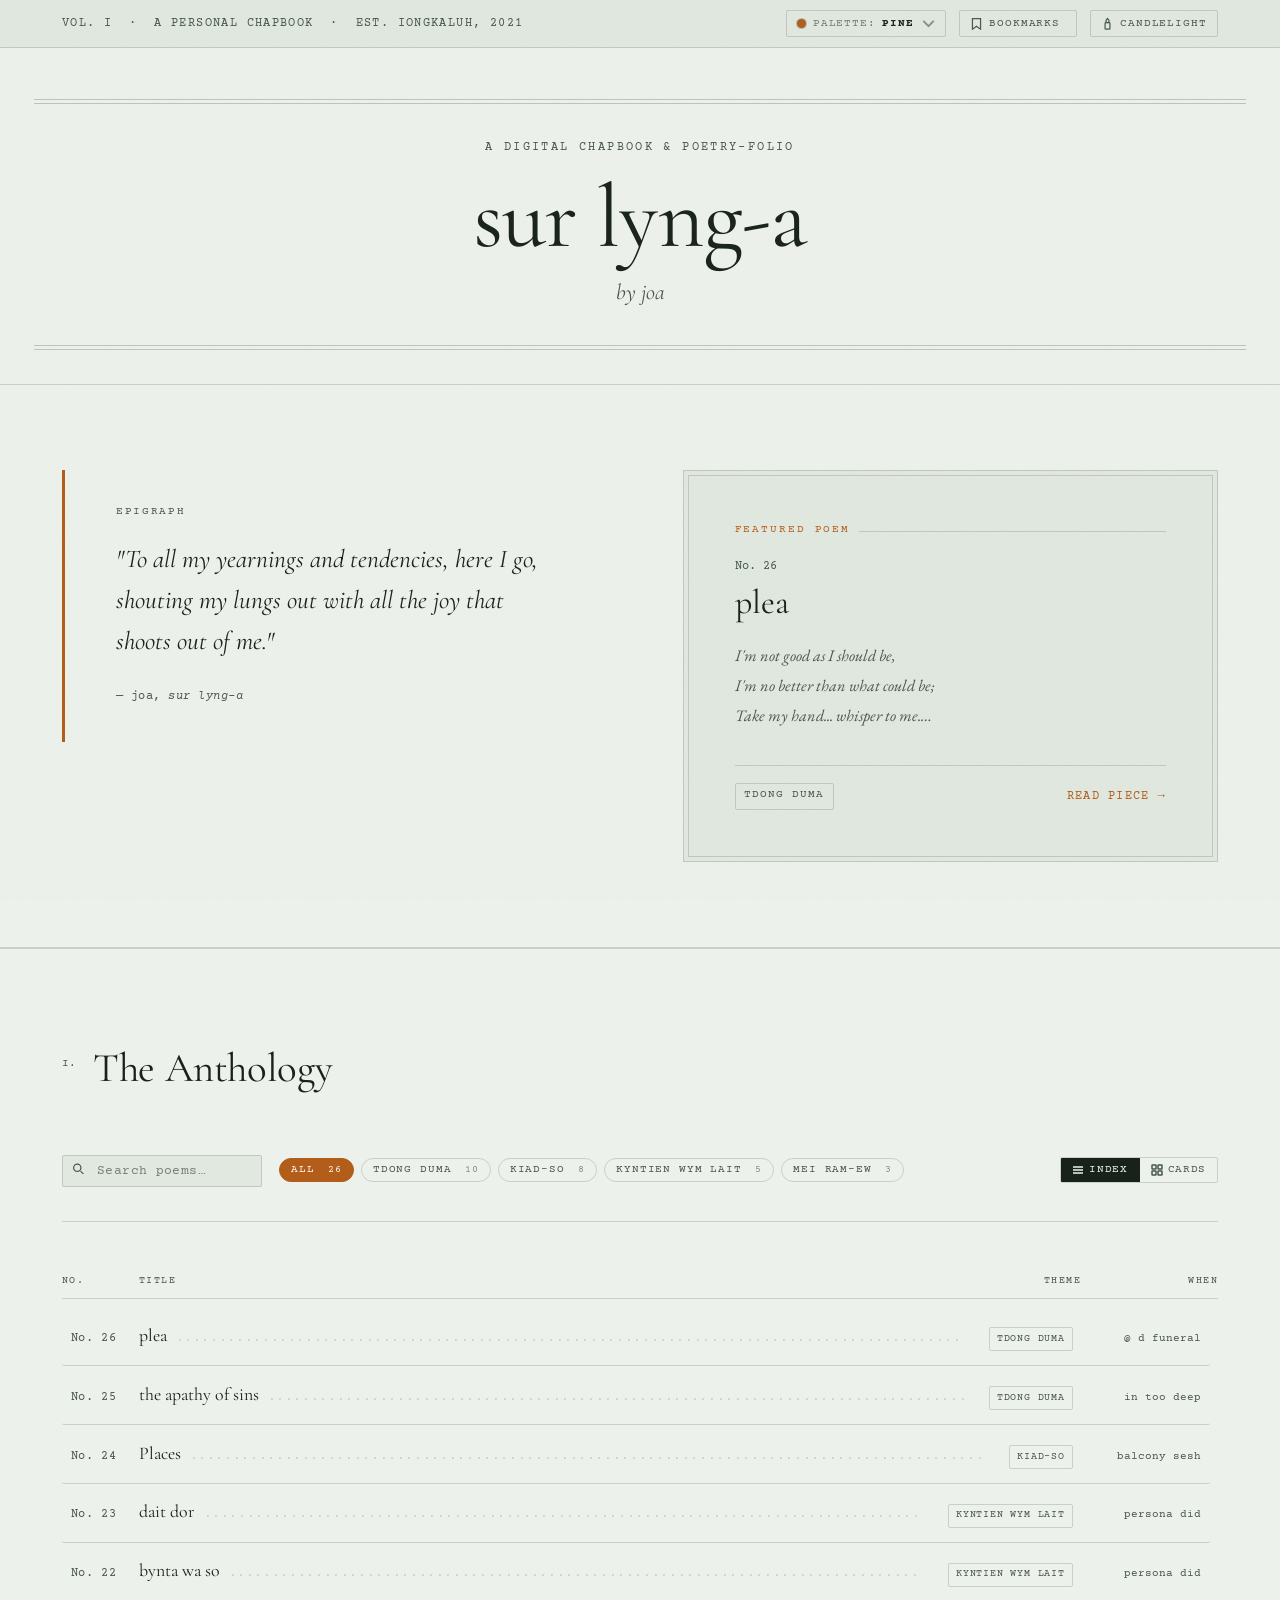
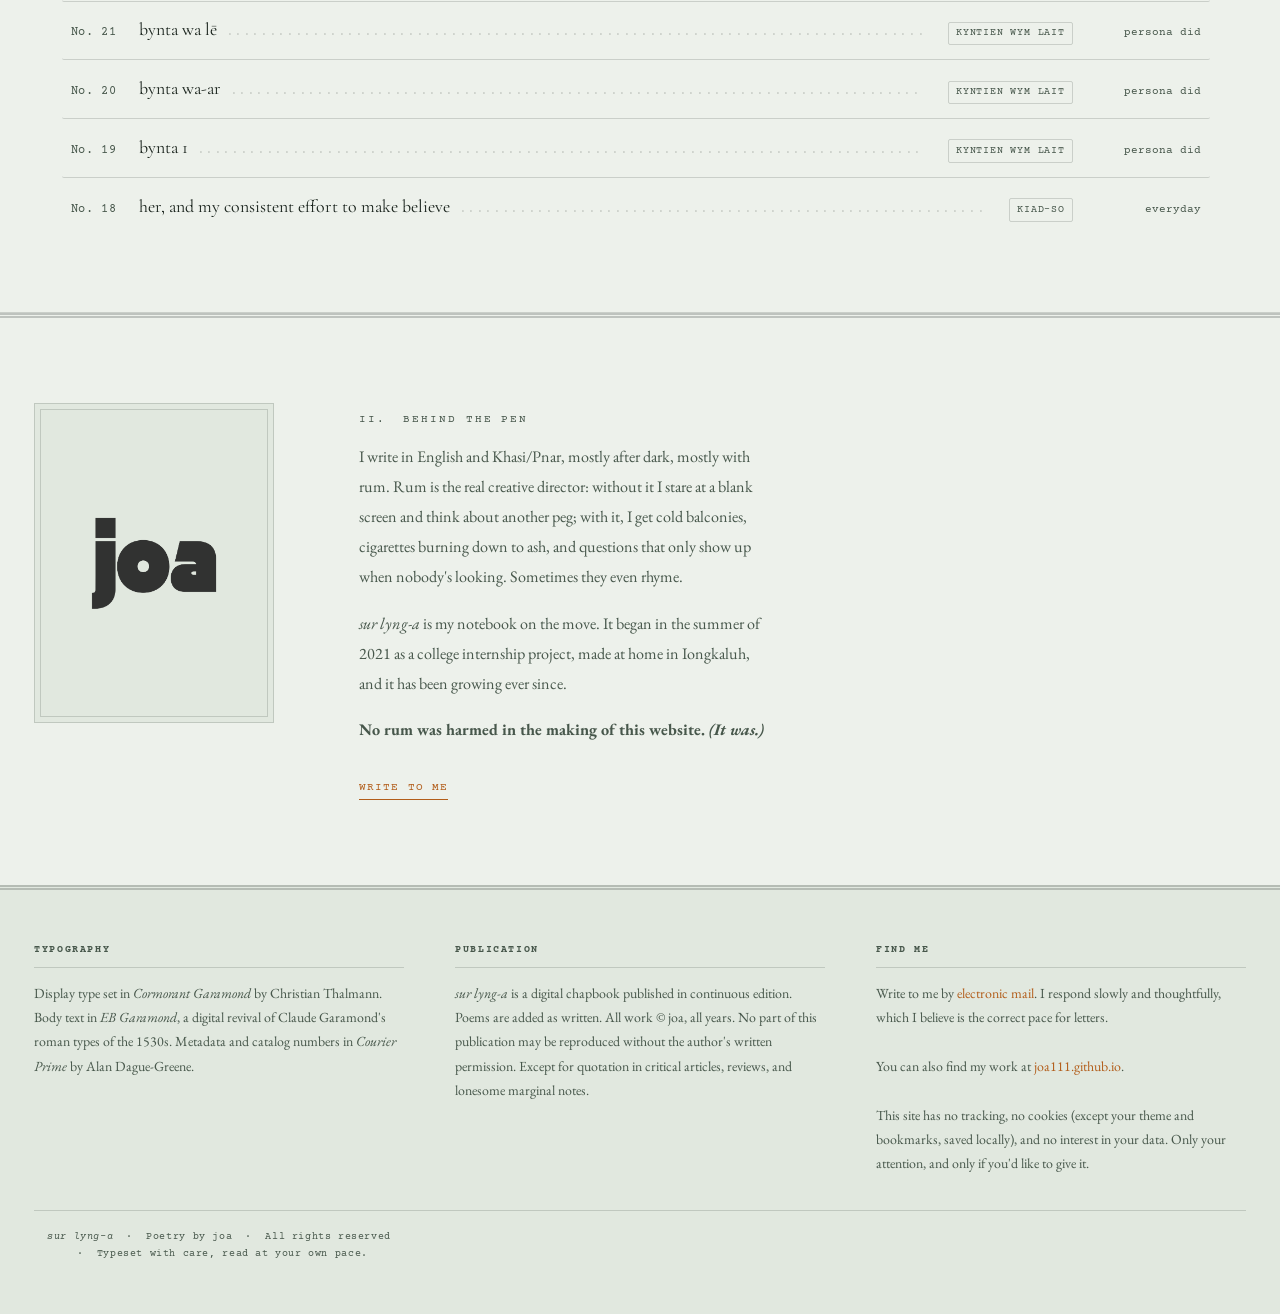
==== commit a65e2964: "add retro loader and 404" ====
--- a/index.html
+++ b/index.html
@@ -1,4 +1,4 @@
-﻿<!DOCTYPE html>
+<!DOCTYPE html>
 <html lang="en">
 
 <head>
@@ -21,9 +21,74 @@
 
   <!-- Stylesheet -->
   <link rel="stylesheet" href="styles.css" />
+
+  <!-- Immediate Theme / Palette Init to Prevent Flash -->
+  <script>
+    (function () {
+      try {
+        var p = localStorage.getItem('sur-lyng-a-palette') || 'pine';
+        var t = localStorage.getItem('sur-lyng-a-theme') || 'light';
+        document.documentElement.setAttribute('data-palette', p);
+        if (t === 'dark') document.documentElement.setAttribute('data-theme', 'dark');
+      } catch (e) {}
+    })();
+  </script>
 </head>
 
 <body>
+
+  <!-- ═══════════════════════════════════════════════════════
+     LOW-INTERNET / CONNECTION STATUS BANNER
+     ═══════════════════════════════════════════════════════ -->
+  <div class="connection-banner" id="connection-banner" role="status" aria-live="polite">
+    <span class="connection-banner-dot" aria-hidden="true"></span>
+    <span id="connection-banner-text">Notice: Slow ink transmission detected — reading from local chapbook reserve</span>
+  </div>
+
+  <!-- ═══════════════════════════════════════════════════════
+     RETRO LITERATURE SITE LOADER (Frontispiece Curtain)
+     ═══════════════════════════════════════════════════════ -->
+  <div class="site-loader" id="site-loader" role="status" aria-live="polite" aria-label="Loading chapbook">
+    <div class="site-loader-card">
+      <div class="site-loader-corner site-loader-corner-tl" aria-hidden="true"></div>
+      <div class="site-loader-corner site-loader-corner-tr" aria-hidden="true"></div>
+      <div class="site-loader-corner site-loader-corner-bl" aria-hidden="true"></div>
+      <div class="site-loader-corner site-loader-corner-br" aria-hidden="true"></div>
+
+      <div class="site-loader-vol">Vol. I &nbsp;·&nbsp; sur lyng-a &nbsp;·&nbsp; Est. 2021</div>
+
+      <div class="site-loader-art" aria-hidden="true">
+        <svg class="site-loader-svg" viewBox="0 0 100 80" fill="none" stroke="currentColor">
+          <path class="loader-book-page left" d="M 50 56 C 40 54 26 55 14 58 C 14 38 14 30 14 26 C 26 23 40 22 50 25 Z" />
+          <path class="loader-book-page right" d="M 50 25 C 60 22 74 23 86 26 C 86 30 86 38 86 58 C 74 55 60 54 50 56 Z" />
+          <line class="loader-spine" x1="50" y1="23" x2="50" y2="59" />
+          <path class="loader-book-leaf" d="M 50 25 C 56 22 66 23 76 25 C 70 38 64 50 50 56 Z" />
+          <path class="loader-lines" d="M 22 34 Q 32 32 42 33 M 22 41 Q 32 39 42 40 M 22 48 Q 32 46 40 47" />
+          <path class="loader-lines" d="M 58 33 Q 68 32 78 34 M 58 40 Q 68 39 78 41 M 60 47 Q 70 46 76 47" />
+          <g class="loader-quill-group">
+            <path class="loader-quill" d="M 72 10 C 68 18 60 26 54 36 L 52 42 L 56 40 C 63 32 73 22 78 12 C 80 8 78 6 72 10 Z" />
+            <path class="loader-quill-stem" d="M 76 9 L 52 42" />
+            <circle class="loader-ink-drop" cx="51.5" cy="44" r="1.5" />
+          </g>
+        </svg>
+      </div>
+
+      <h2 class="site-loader-title">Setting the Folio…</h2>
+
+      <div class="site-loader-rule" aria-hidden="true">
+        <span class="site-loader-rule-line"></span>
+        <span class="site-loader-rule-diamond">◆</span>
+        <span class="site-loader-rule-line"></span>
+      </div>
+
+      <div class="site-loader-meter" aria-hidden="true">
+        <span class="site-loader-meter-fill"></span>
+      </div>
+
+      <p class="site-loader-quote" id="site-loader-quote">"To all my yearnings and tendencies…"</p>
+      <div class="site-loader-status" id="site-loader-status">Dipping the quill in midnight ink…</div>
+    </div>
+  </div>
 
   <!-- ═══════════════════════════════════════════════════════
      PUBLICATION TOPBAR
@@ -426,6 +491,21 @@
       </div>
     </div><!-- /reader-topbar -->
 
+    <!-- In-reader retro loader (for low internet & transitions) -->
+    <div class="reader-loader" id="reader-loader" role="status" aria-live="polite" aria-hidden="true">
+      <div class="reader-loader-inner">
+        <div class="reader-loader-art" aria-hidden="true">
+          <svg viewBox="0 0 40 40" fill="none" stroke="currentColor">
+            <path d="M8 32 C14 26 24 16 32 8 C33 7 31 5 28 6 C20 12 14 20 8 32 Z" stroke-width="1.6" />
+            <path d="M12 28 L 6 34" stroke-width="1.6" stroke-linecap="round" />
+            <circle cx="5" cy="35" r="1.5" fill="currentColor" />
+          </svg>
+        </div>
+        <h3 class="reader-loader-title">Unfolding Folio…</h3>
+        <div class="reader-loader-caption" id="reader-loader-caption">Inking verses onto parchment</div>
+      </div>
+    </div>
+
     <!-- Reader content -->
     <div class="reader-content">
 
--- a/styles.css
+++ b/styles.css
@@ -1,4 +1,4 @@
-﻿/* ============================================================
+/* ============================================================
    sur lyng-a — Stylesheet
    Author: joa
    ============================================================ */
@@ -877,6 +877,34 @@
 }
 .toc-view.active { display: block; }
 
+/* Scrollable container for TOC with custom scrollbar */
+#toc-body {
+  max-height: 520px;
+  overflow-y: auto;
+  overflow-x: hidden;
+  padding-right: 0.5rem;
+  scrollbar-width: thin;
+  scrollbar-color: var(--border-double) transparent;
+}
+
+#toc-body::-webkit-scrollbar {
+  width: 5px;
+}
+
+#toc-body::-webkit-scrollbar-track {
+  background: transparent;
+}
+
+#toc-body::-webkit-scrollbar-thumb {
+  background: var(--border-double);
+  border-radius: var(--radius-sm);
+  transition: background var(--transition-fast);
+}
+
+#toc-body::-webkit-scrollbar-thumb:hover {
+  background: var(--accent-primary);
+}
+
 .toc-header {
   display: grid;
   grid-template-columns: 60px 1fr auto 120px;
@@ -1002,6 +1030,32 @@
   display: grid;
   grid-template-columns: repeat(auto-fill, minmax(280px, 1fr));
   gap: var(--spacing-lg);
+  max-height: 580px;
+  overflow-y: auto;
+  overflow-x: hidden;
+  padding-right: 0.5rem;
+  padding-bottom: 0.5rem;
+  padding-top: 2px;
+  scrollbar-width: thin;
+  scrollbar-color: var(--border-double) transparent;
+}
+
+.grid-view.active::-webkit-scrollbar {
+  width: 5px;
+}
+
+.grid-view.active::-webkit-scrollbar-track {
+  background: transparent;
+}
+
+.grid-view.active::-webkit-scrollbar-thumb {
+  background: var(--border-double);
+  border-radius: var(--radius-sm);
+  transition: background var(--transition-fast);
+}
+
+.grid-view.active::-webkit-scrollbar-thumb:hover {
+  background: var(--accent-primary);
 }
 
 .poem-card {
@@ -1685,56 +1739,87 @@
 @media (max-width: 640px) {
   html { font-size: 16px; }
 
+  /* ── Option A: Structured Two-Row Mobile Header ── */
   .pub-topbar-inner {
-    padding: max(0.45rem, env(safe-area-inset-top, 0.45rem)) var(--spacing-md) 0.45rem;
-    flex-wrap: wrap;
-    gap: 0.5rem;
-    justify-content: space-between;
-  }
-
+    padding: max(0.5rem, env(safe-area-inset-top, 0.5rem)) var(--spacing-md) 0.55rem;
+    flex-direction: column;
+    align-items: stretch;
+    gap: 0.45rem;
+  }
+
+  /* Row 1: Edition & volume label, centered & neat */
   .pub-volume-label {
+    font-size: 0.6rem;
+    white-space: nowrap;
+    text-align: center;
+    line-height: 1.25;
+    letter-spacing: 0.1em;
+    padding-bottom: 0.35rem;
+    border-bottom: 1px solid var(--border-hairline);
+    opacity: 0.85;
+    display: flex;
+    justify-content: center;
+    align-items: center;
+    overflow: hidden;
+    text-overflow: ellipsis;
+  }
+
+  /* Row 2: Evenly arranged 3 action controls */
+  .pub-topbar-controls {
+    display: grid;
+    grid-template-columns: auto 1fr 1fr;
+    align-items: center;
+    gap: 0.4rem;
+    width: 100%;
+  }
+
+  .palette-dropdown {
+    width: 100%;
+  }
+
+  .btn-icon,
+  .palette-btn {
+    width: 100%;
+    min-height: 38px;
+    padding: 0.35rem 0.45rem;
     font-size: 0.62rem;
-    white-space: normal;
-    line-height: 1.35;
-    letter-spacing: 0.08em;
-  }
-
-  /* Compact topbar title on narrower phones to prevent wrapping clutter */
-  @media (max-width: 400px) {
+    letter-spacing: 0.04em;
+    justify-content: center;
+    touch-action: manipulation;
+    white-space: nowrap;
+  }
+
+  /* Retain wording in mobile! */
+  .pub-topbar-controls .theme-label,
+  .palette-current-label,
+  #bookmark-drawer-btn > span {
+    display: inline !important;
+  }
+
+  /* Make Palette button concise so all text fits cleanly without cramping */
+  .palette-btn-text {
+    display: none !important; /* Hide redundant "Palette:" prefix, keep pip + label e.g. "● Pine ▾" */
+  }
+
+  /* Palette dropdown menu — anchored safely within viewport on mobile */
+  .palette-menu {
+    left: 0;
+    right: auto;
+    width: min(270px, calc(100vw - 2rem));
+    max-width: calc(100vw - 2rem);
+    box-sizing: border-box;
+  }
+
+  /* For very narrow phones (< 360px), keep edition label clean */
+  @media (max-width: 360px) {
     .pub-vol-desc,
     .pub-vol-dot:nth-of-type(1) {
       display: none;
     }
-  }
-
-  .pub-topbar-controls {
-    gap: 0.4rem;
-  }
-
-  .btn-icon,
-  .palette-btn {
-    min-height: 38px;
-    padding: 0.4rem 0.55rem;
-    font-size: 0.62rem;
-    touch-action: manipulation;
-  }
-
-  @media (max-width: 520px) {
-    .palette-menu {
-      right: -40px;
-      width: 240px;
-    }
-  }
-
-  @media (max-width: 440px) {
-    .palette-btn-text,
-    .pub-topbar-controls .theme-label,
-    #bookmark-drawer-btn > span:not(#bookmark-count) {
-      display: none;
-    }
-    .palette-menu {
-      right: -80px;
-      width: 230px;
+    .btn-icon,
+    .palette-btn {
+      padding: 0.3rem 0.35rem;
+      font-size: 0.58rem;
     }
   }
 
@@ -1870,6 +1955,7 @@
   .grid-view.active {
     grid-template-columns: 1fr;
     gap: var(--spacing-md);
+    max-height: 500px;
   }
 
   .about-inner {
@@ -2064,7 +2150,12 @@
    14. THEME GLOSS TOOLTIPS
    ============================================================ */
 
-/* filter-pill already has position:relative added in section 5 */
+/* Tooltip anchors: chips & tags */
+.filter-pill,
+.toc-tag,
+.card-tag {
+  position: relative;
+}
 
 .theme-tooltip {
   /* Position: above trigger by default */
@@ -2072,34 +2163,39 @@
   bottom: calc(100% + 7px);
   left: 50%;
   transform: translateX(-50%);
-  z-index: 200;
+  z-index: 9999;
 
   /* Aesthetic: margin-note, not UI popover */
   background: var(--bg-elevated);
   border: 1px solid var(--border-hairline);
   border-radius: var(--radius-sm);
-  box-shadow: 0 2px 6px rgba(0, 0, 0, 0.07);  /* very soft only */
-
-  /* Typography: EB Garamond italic */
+  box-shadow: 0 2px 8px rgba(0, 0, 0, 0.12);
+
+  /* Typography: EB Garamond italic, reset inherited uppercase/mono */
   font-family: var(--font-body);
   font-style: italic;
-  font-size: 0.875rem;
-  line-height: 1.4;
+  font-size: 0.85rem;
+  font-weight: 400;
+  line-height: 1.35;
+  letter-spacing: normal;
+  text-transform: none;
   color: var(--text-primary);
-  max-width: 220px;
-  min-width: 80px;
-  padding: 0.4rem 0.65rem;
-  white-space: normal;
-  text-align: left;
-  word-break: break-word;
+
+  /* Dimensions & wrapping: keep on one line if short, prevent cut letters */
+  white-space: nowrap;
+  max-width: 260px;
+  width: max-content;
+  padding: 0.35rem 0.65rem;
+  text-align: center;
+  pointer-events: none;
 
   /* Hidden by default — fade in/out */
   opacity: 0;
-  pointer-events: none;
-  transition: opacity 130ms ease;
-}
-
-/* Arrow — points down toward the chip */
+  visibility: hidden;
+  transition: opacity 130ms ease, visibility 130ms ease;
+}
+
+/* Arrow — points down toward the trigger */
 .theme-tooltip::after {
   content: '';
   position: absolute;
@@ -2110,36 +2206,52 @@
   border-top-color: var(--border-hairline);
 }
 
-/* Show: hover, focus-within, or touch-toggle class */
+/* Show: hover, keyboard focus-within, or touch/click toggle class */
 .filter-pill:hover .theme-tooltip,
 .filter-pill:focus-within .theme-tooltip,
-.filter-pill.tooltip-open .theme-tooltip {
+.filter-pill.tooltip-open .theme-tooltip,
+.toc-tag:hover .theme-tooltip,
+.toc-tag:focus-within .theme-tooltip,
+.toc-tag.tooltip-open .theme-tooltip,
+.card-tag:hover .theme-tooltip,
+.card-tag:focus-within .theme-tooltip,
+.card-tag.tooltip-open .theme-tooltip {
   opacity: 1;
+  visibility: visible;
   pointer-events: auto;
 }
 
 /* Flip below when near top of viewport (.tooltip-flip set by JS) */
-.filter-pill.tooltip-flip .theme-tooltip {
+.filter-pill.tooltip-flip .theme-tooltip,
+.toc-tag.tooltip-flip .theme-tooltip,
+.card-tag.tooltip-flip .theme-tooltip {
   bottom: auto;
   top: calc(100% + 7px);
 }
-.filter-pill.tooltip-flip .theme-tooltip::after {
+.filter-pill.tooltip-flip .theme-tooltip::after,
+.toc-tag.tooltip-flip .theme-tooltip::after,
+.card-tag.tooltip-flip .theme-tooltip::after {
   top: auto;
   bottom: 100%;
   border-top-color: transparent;
   border-bottom-color: var(--border-hairline);
 }
 
-/* Clamp at very narrow viewports (360px) */
+/* Prevent mobile horizontal scroll carousel from clipping tooltips */
+@media (max-width: 640px) {
+  .filter-pills {
+    overflow-x: auto;
+    overflow-y: visible !important;
+    padding-top: 1.8rem !important; /* reserve room above chips for tooltips */
+    margin-top: -1.6rem;
+  }
+}
+
+/* Clamp at very narrow viewports (<= 400px) */
 @media (max-width: 400px) {
   .theme-tooltip {
-    left: 0;
-    transform: none;
-    max-width: min(220px, 78vw);
-  }
-  .theme-tooltip::after {
-    left: 24px;
-    transform: none;
+    max-width: min(240px, 85vw);
+    white-space: normal; /* wrap gracefully only on extremely tight screens */
   }
 }
 
@@ -2176,3 +2288,475 @@
     transition-duration: 0.01ms !important;
   }
 }
+
+/* ============================================================
+   14. RETRO LITERATURE LOADING SCREEN & READER LOADER
+   ============================================================ */
+
+/* ── Fullscreen Initial Site Loader ── */
+.site-loader {
+  position: fixed;
+  inset: 0;
+  width: 100vw;
+  height: 100vh;
+  height: 100dvh;
+  z-index: 99999;
+  display: flex;
+  align-items: center;
+  justify-content: center;
+  background: var(--bg-primary);
+  opacity: 1;
+  visibility: visible;
+  transition: opacity 0.65s cubic-bezier(0.4, 0, 0.2, 1),
+              visibility 0.65s ease,
+              transform 0.65s cubic-bezier(0.4, 0, 0.2, 1),
+              filter 0.65s ease;
+  pointer-events: auto;
+}
+
+.site-loader.site-loader-fade-out {
+  opacity: 0;
+  visibility: hidden;
+  transform: scale(1.02);
+  filter: blur(2px);
+  pointer-events: none;
+}
+
+.site-loader.site-loader-hidden {
+  display: none !important;
+}
+
+/* Vintage Bookplate Loader Card */
+.site-loader-card {
+  position: relative;
+  background: var(--bg-elevated);
+  border: 1px solid var(--border-double);
+  box-shadow: 0 16px 48px rgba(0, 0, 0, 0.08), 0 2px 6px rgba(0, 0, 0, 0.04);
+  padding: 2.75rem 2.2rem 2.25rem;
+  max-width: 440px;
+  width: 90vw;
+  text-align: center;
+  border-radius: var(--radius-sm);
+  user-select: none;
+}
+
+/* Antique Corner Brackets */
+.site-loader-corner {
+  position: absolute;
+  width: 14px;
+  height: 14px;
+  border: 1px solid var(--accent-primary);
+  opacity: 0.55;
+}
+.site-loader-corner-tl { top: 8px; left: 8px; border-right: none; border-bottom: none; }
+.site-loader-corner-tr { top: 8px; right: 8px; border-left: none; border-bottom: none; }
+.site-loader-corner-bl { bottom: 8px; left: 8px; border-right: none; border-top: none; }
+.site-loader-corner-br { bottom: 8px; right: 8px; border-left: none; border-top: none; }
+
+.site-loader-vol {
+  font-family: var(--font-mono);
+  font-size: 0.62rem;
+  letter-spacing: 0.22em;
+  text-transform: uppercase;
+  color: var(--text-secondary);
+  margin-bottom: 1.25rem;
+}
+
+/* Animated Antique Open Book & Quill SVG */
+.site-loader-art {
+  width: 96px;
+  height: 76px;
+  margin: 0 auto 0.75rem;
+  color: var(--text-primary);
+  display: flex;
+  align-items: center;
+  justify-content: center;
+}
+
+.site-loader-svg {
+  width: 100%;
+  height: 100%;
+  overflow: visible;
+}
+
+.loader-book-page {
+  stroke: currentColor;
+  stroke-width: 1.4;
+  fill: var(--bg-primary);
+  opacity: 0.9;
+}
+
+.loader-spine {
+  stroke: var(--accent-primary);
+  stroke-width: 1.6;
+  stroke-linecap: round;
+}
+
+.loader-book-leaf {
+  stroke: var(--accent-primary);
+  stroke-width: 1.2;
+  fill: var(--bg-elevated);
+  opacity: 0.75;
+  transform-origin: 50px 25px;
+  animation: leafTurn 2.6s ease-in-out infinite alternate;
+}
+
+.loader-lines {
+  stroke: var(--text-secondary);
+  stroke-width: 0.9;
+  stroke-linecap: round;
+  opacity: 0.45;
+}
+
+.loader-quill-group {
+  transform-origin: 52px 42px;
+  animation: quillDip 2.6s ease-in-out infinite;
+}
+
+.loader-quill {
+  stroke: var(--accent-primary);
+  stroke-width: 1.4;
+  fill: var(--accent-subtle);
+}
+
+.loader-quill-stem {
+  stroke: var(--accent-primary);
+  stroke-width: 1.2;
+}
+
+.loader-ink-drop {
+  fill: var(--accent-primary);
+  stroke: none;
+  transform-origin: 51.5px 44px;
+  animation: inkPulse 2.6s ease-in-out infinite;
+}
+
+@keyframes leafTurn {
+  0%   { transform: scaleX(1); opacity: 0.4; }
+  50%  { transform: scaleX(0.12) skewY(-4deg); opacity: 0.85; }
+  100% { transform: scaleX(1); opacity: 0.4; }
+}
+
+@keyframes quillDip {
+  0%, 100% { transform: translate(0, 0) rotate(0deg); }
+  35%      { transform: translate(-4px, 5px) rotate(-8deg); }
+  65%      { transform: translate(2px, 2px) rotate(3deg); }
+}
+
+@keyframes inkPulse {
+  0%, 100% { transform: scale(1); opacity: 0.5; }
+  35%      { transform: scale(1.9); opacity: 1; }
+  70%      { transform: scale(0.9); opacity: 0.7; }
+}
+
+.site-loader-title {
+  font-family: var(--font-display);
+  font-size: 1.7rem;
+  font-weight: 400;
+  color: var(--text-primary);
+  margin: 0.2rem 0 0.5rem;
+  letter-spacing: 0.02em;
+}
+
+.site-loader-rule {
+  display: flex;
+  align-items: center;
+  justify-content: center;
+  gap: 0.75rem;
+  margin: 0.65rem auto 1rem;
+  width: 75%;
+  color: var(--accent-primary);
+}
+
+.site-loader-rule-line {
+  flex: 1;
+  height: 1px;
+  background: var(--border-hairline);
+}
+
+.site-loader-rule-diamond {
+  font-size: 0.62rem;
+  opacity: 0.8;
+}
+
+/* Subtle typesetter progress meter */
+.site-loader-meter {
+  height: 2px;
+  width: 150px;
+  background: var(--border-hairline);
+  margin: 0 auto 1.25rem;
+  position: relative;
+  overflow: hidden;
+  border-radius: 1px;
+}
+
+.site-loader-meter-fill {
+  position: absolute;
+  top: 0;
+  height: 100%;
+  width: 45%;
+  background: var(--accent-primary);
+  animation: meterSweep 1.9s ease-in-out infinite;
+}
+
+@keyframes meterSweep {
+  0%   { left: -45%; }
+  100% { left: 100%; }
+}
+
+.site-loader-quote {
+  font-family: var(--font-body);
+  font-style: italic;
+  font-size: 0.96rem;
+  line-height: 1.45;
+  color: var(--text-primary);
+  min-height: 2.85rem;
+  margin: 0 0 0.65rem;
+  transition: opacity 0.3s ease;
+}
+
+.site-loader-status {
+  font-family: var(--font-mono);
+  font-size: 0.62rem;
+  letter-spacing: 0.14em;
+  text-transform: uppercase;
+  color: var(--text-secondary);
+  transition: opacity 0.3s ease;
+}
+
+/* ── Poem Reader Loading State (Inside Reader Overlay) ── */
+.reader-loader {
+  position: absolute;
+  inset: 0;
+  background: var(--bg-overlay);
+  z-index: 100;
+  display: flex;
+  flex-direction: column;
+  align-items: center;
+  justify-content: center;
+  gap: 0.85rem;
+  opacity: 0;
+  pointer-events: none;
+  transition: opacity 0.28s ease;
+}
+
+.reader-loader.active {
+  opacity: 1;
+  pointer-events: auto;
+}
+
+.reader-loader-inner {
+  text-align: center;
+  padding: 2rem;
+}
+
+.reader-loader-art {
+  width: 48px;
+  height: 48px;
+  margin: 0 auto 0.75rem;
+  color: var(--accent-primary);
+  animation: quillDip 1.8s ease-in-out infinite;
+}
+
+.reader-loader-title {
+  font-family: var(--font-display);
+  font-size: 1.5rem;
+  font-style: italic;
+  color: var(--text-primary);
+  margin: 0 0 0.4rem;
+}
+
+.reader-loader-caption {
+  font-family: var(--font-mono);
+  font-size: 0.64rem;
+  letter-spacing: 0.12em;
+  text-transform: uppercase;
+  color: var(--text-secondary);
+}
+
+/* ============================================================
+   15. LOW-INTERNET & NETWORK STATUS BANNER
+   ============================================================ */
+.connection-banner {
+  background: var(--bg-elevated);
+  border-bottom: 1px solid var(--border-double);
+  color: var(--text-secondary);
+  font-family: var(--font-mono);
+  font-size: 0.68rem;
+  letter-spacing: 0.08em;
+  text-align: center;
+  padding: 0.45rem 1rem;
+  display: none;
+  position: sticky;
+  top: 0;
+  z-index: 2001;
+  transition: all var(--transition-base);
+}
+
+.connection-banner.visible {
+  display: block;
+  animation: fadeInUp 0.3s ease;
+}
+
+.connection-banner-dot {
+  display: inline-block;
+  width: 7px;
+  height: 7px;
+  border-radius: 50%;
+  background: var(--accent-primary);
+  margin-right: 0.45rem;
+  vertical-align: middle;
+  animation: pulseDot 2s infinite ease-in-out;
+}
+
+@keyframes pulseDot {
+  0%, 100% { opacity: 0.4; transform: scale(0.9); }
+  50%      { opacity: 1; transform: scale(1.2); }
+}
+
+/* ============================================================
+   16. RETRO LITERATURE 404 ERROR VIEW
+   ============================================================ */
+.error-404-section {
+  padding: var(--spacing-xl) var(--spacing-lg) var(--spacing-2xl);
+  max-width: var(--max-prose);
+  margin: 0 auto;
+  text-align: center;
+}
+
+.error-404-card {
+  position: relative;
+  background: var(--bg-elevated);
+  border: 1px solid var(--border-double);
+  padding: var(--spacing-2xl) var(--spacing-lg);
+  box-shadow: 0 10px 32px rgba(0, 0, 0, 0.04);
+  border-radius: var(--radius-sm);
+  margin-bottom: var(--spacing-xl);
+}
+
+.error-404-tag {
+  font-family: var(--font-mono);
+  font-size: 0.68rem;
+  letter-spacing: 0.2em;
+  text-transform: uppercase;
+  color: var(--accent-primary);
+  margin-bottom: 1rem;
+}
+
+.error-404-num {
+  font-family: var(--font-display);
+  font-size: clamp(3.2rem, 8vw, 5rem);
+  font-weight: 400;
+  line-height: 1;
+  color: var(--accent-primary);
+  margin: 0 0 0.5rem;
+  letter-spacing: -0.01em;
+}
+
+.error-404-title {
+  font-family: var(--font-display);
+  font-size: clamp(1.6rem, 3.5vw, 2.2rem);
+  font-weight: 400;
+  color: var(--text-primary);
+  margin: 0 0 1rem;
+  font-style: italic;
+}
+
+.error-404-rule {
+  display: flex;
+  align-items: center;
+  justify-content: center;
+  gap: 0.75rem;
+  margin: 1.25rem auto 1.5rem;
+  width: 60%;
+  color: var(--accent-primary);
+}
+
+.error-404-epigraph {
+  margin: 1.75rem auto;
+  max-width: 44ch;
+  border-left: 2px solid var(--accent-primary);
+  padding-left: 1rem;
+  text-align: left;
+}
+
+.error-404-epigraph blockquote {
+  font-family: var(--font-display);
+  font-size: 1.05rem;
+  font-style: italic;
+  color: var(--text-primary);
+  line-height: 1.5;
+  margin: 0;
+}
+
+.error-404-epigraph cite {
+  font-family: var(--font-mono);
+  font-size: 0.65rem;
+  color: var(--text-secondary);
+  display: block;
+  margin-top: 0.4rem;
+}
+
+.error-404-text {
+  font-family: var(--font-body);
+  font-size: 1.05rem;
+  line-height: 1.75;
+  color: var(--text-secondary);
+  margin: 0 auto 1.8rem;
+  max-width: 48ch;
+}
+
+.error-404-actions {
+  display: flex;
+  gap: 0.85rem;
+  justify-content: center;
+  flex-wrap: wrap;
+  margin-top: 1.75rem;
+}
+
+.btn-retro {
+  display: inline-flex;
+  align-items: center;
+  gap: 0.5rem;
+  font-family: var(--font-mono);
+  font-size: 0.72rem;
+  letter-spacing: 0.1em;
+  text-transform: uppercase;
+  padding: 0.7rem 1.35rem;
+  border: 1px solid var(--border-double);
+  background: var(--bg-primary);
+  color: var(--text-primary);
+  text-decoration: none;
+  border-radius: var(--radius-sm);
+  transition: all var(--transition-fast);
+  cursor: pointer;
+}
+
+.btn-retro:hover {
+  border-color: var(--accent-primary);
+  color: var(--accent-primary);
+  background: var(--bg-elevated);
+  transform: translateY(-1px);
+}
+
+.btn-retro.primary {
+  background: var(--accent-primary);
+  color: var(--accent-contrast);
+  border-color: var(--accent-primary);
+}
+
+.btn-retro.primary:hover {
+  opacity: 0.92;
+  transform: translateY(-1px);
+  color: var(--accent-contrast);
+}
+
+/* ── In-reader missing poem alert ── */
+.reader-404-notice {
+  text-align: center;
+  padding: var(--spacing-xl) 0;
+}
+
+.reader-404-btn {
+  margin-top: 1.5rem;
+}
